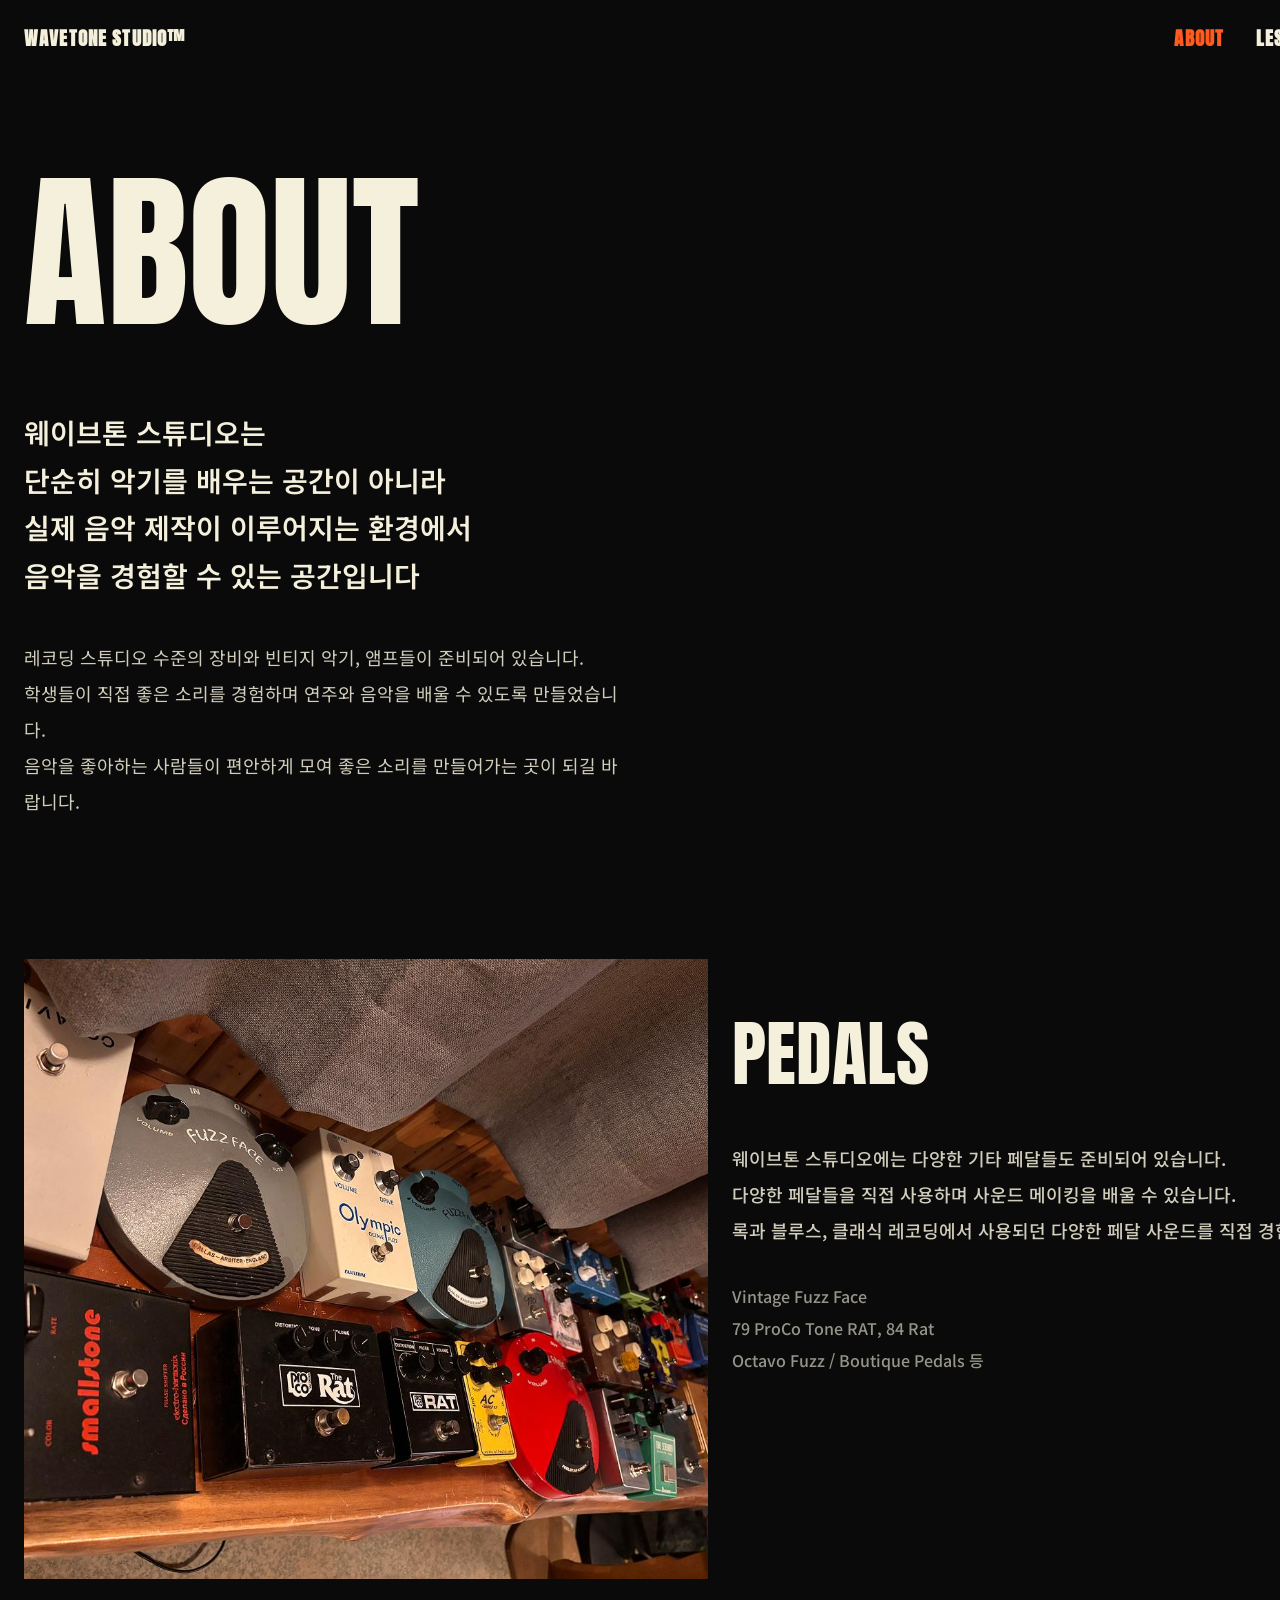
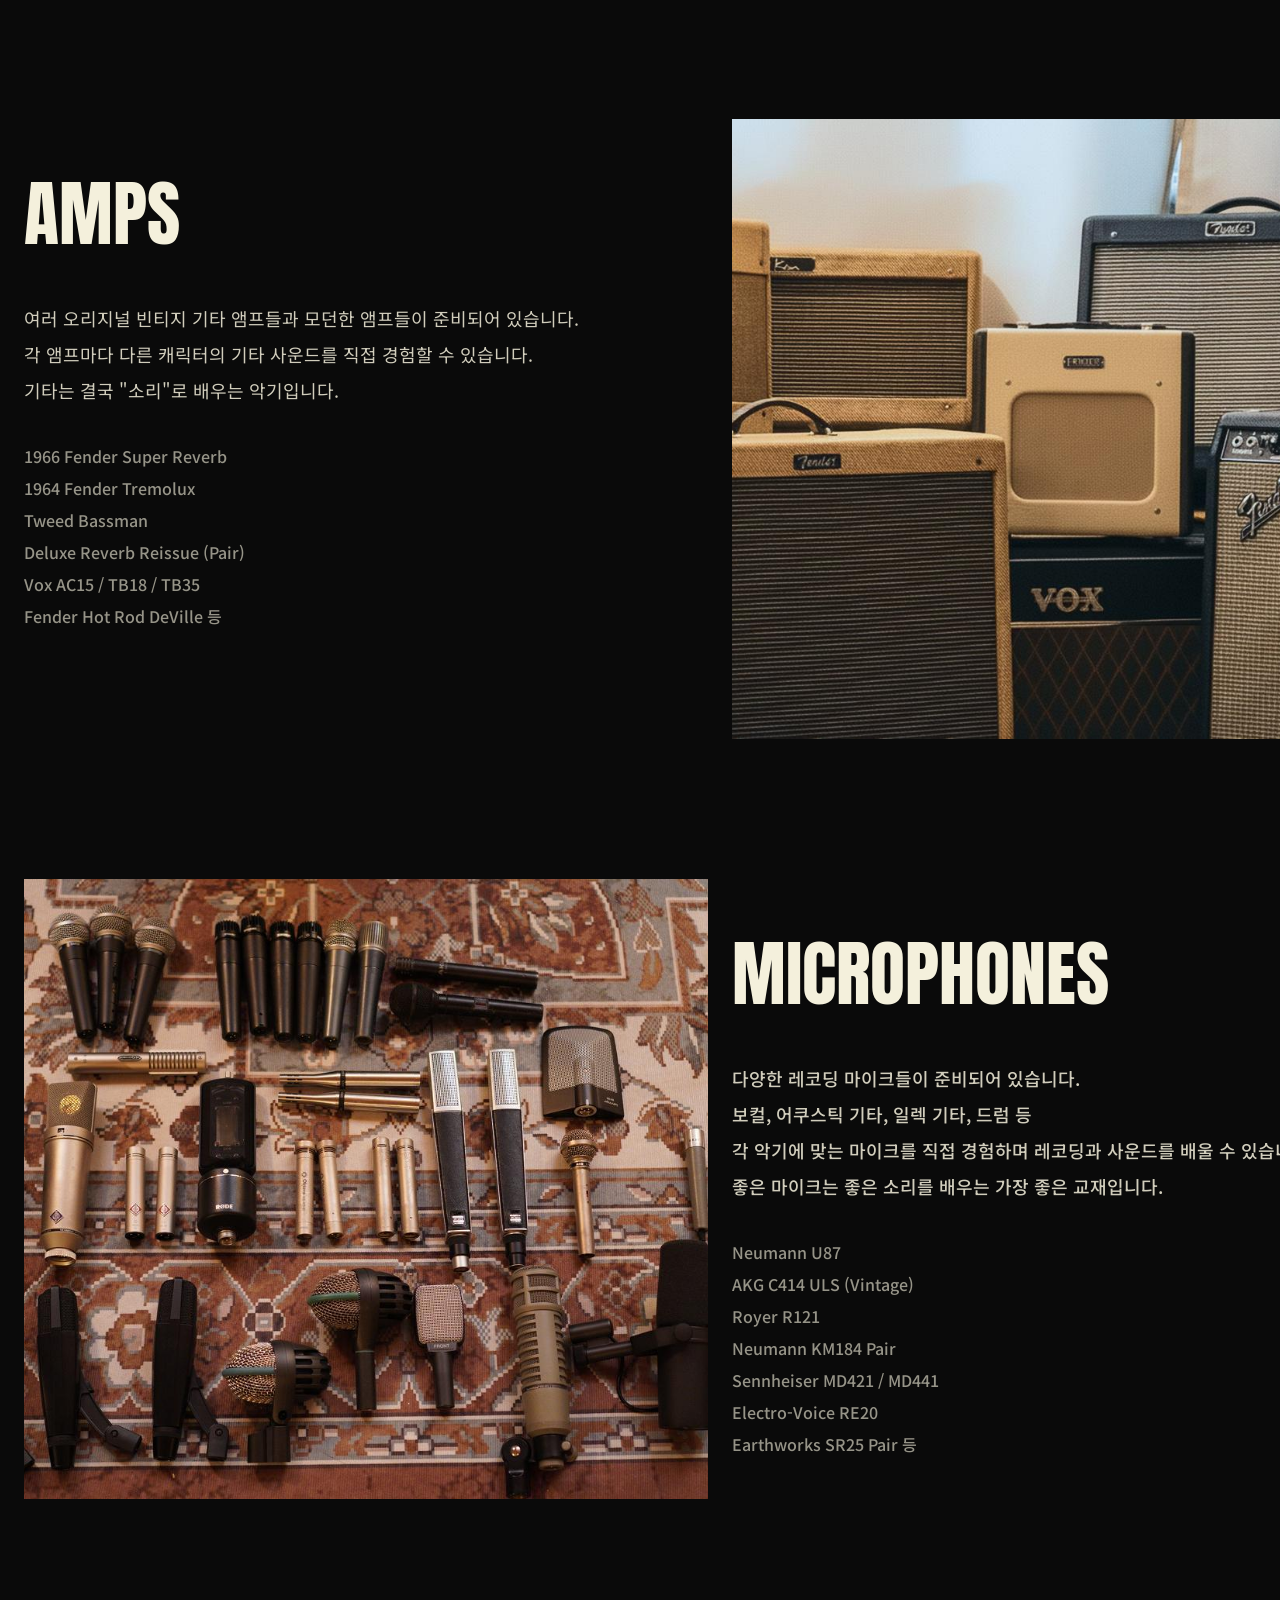
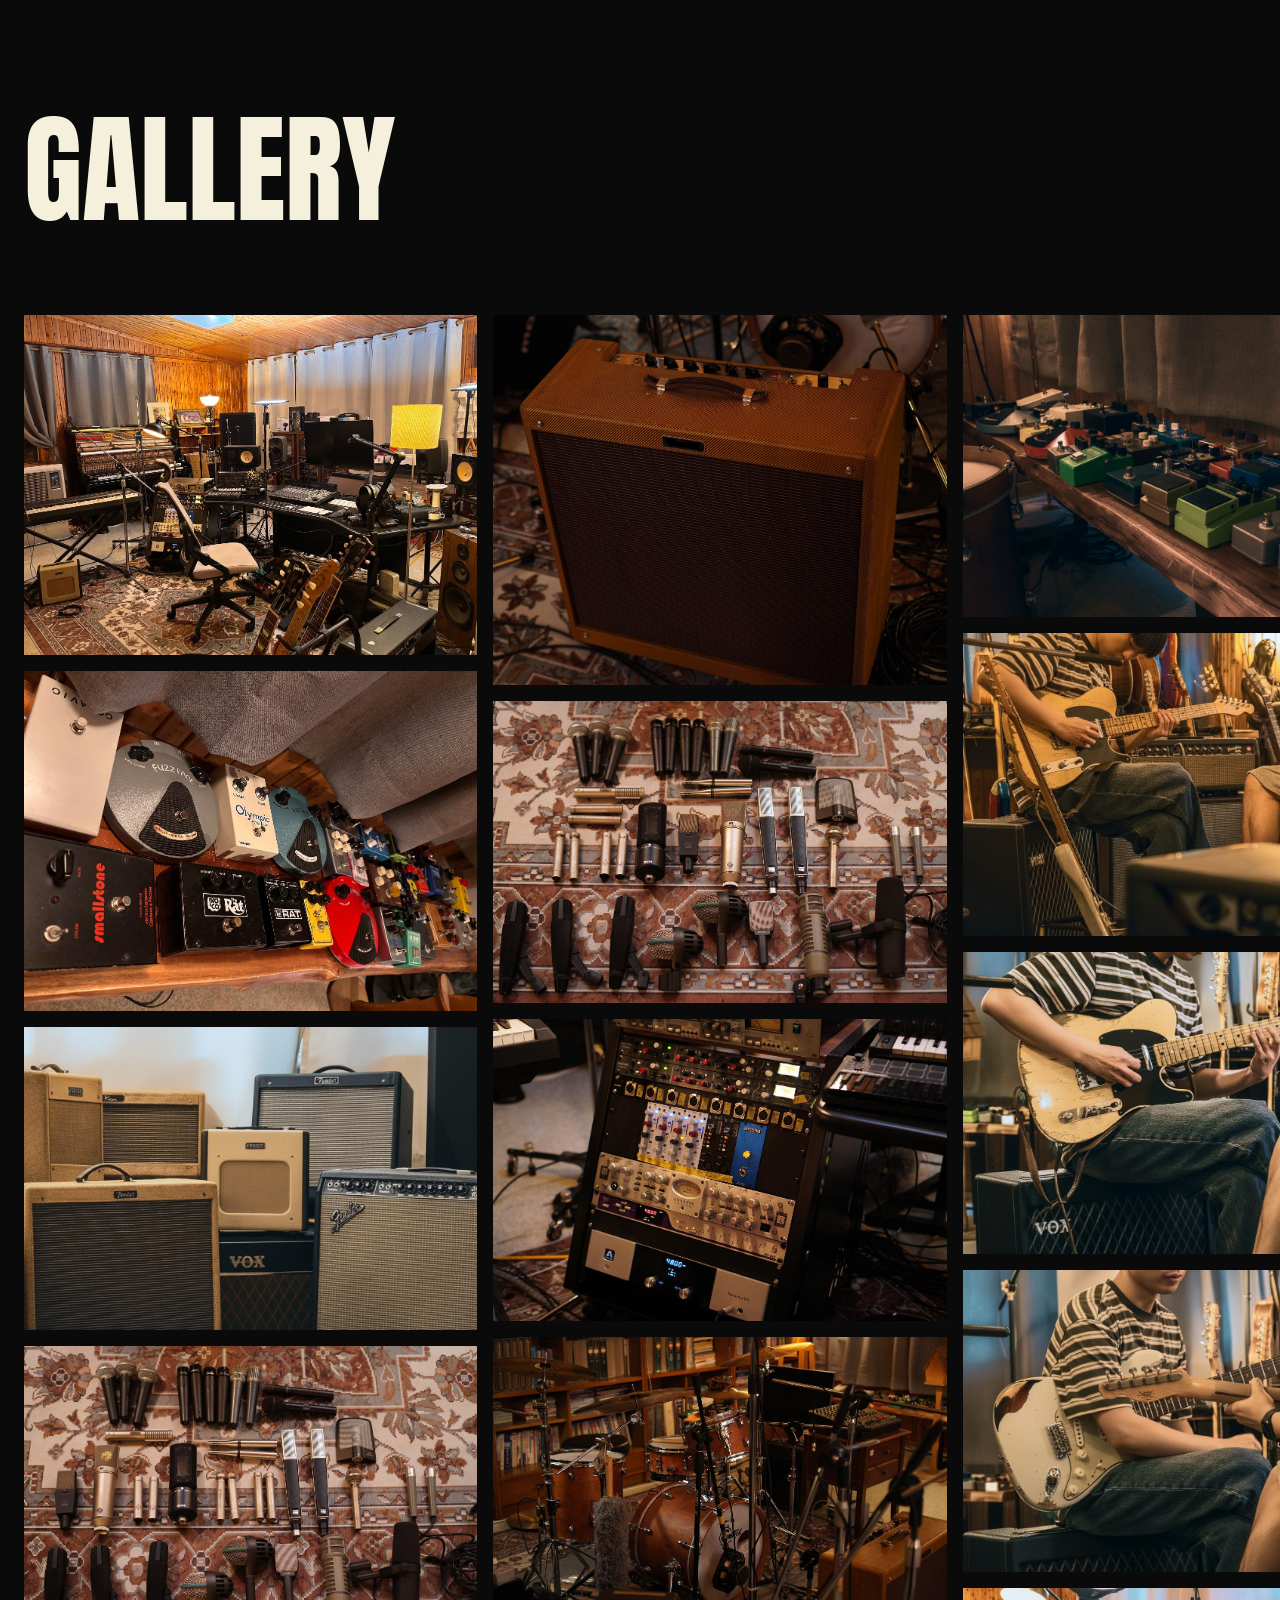
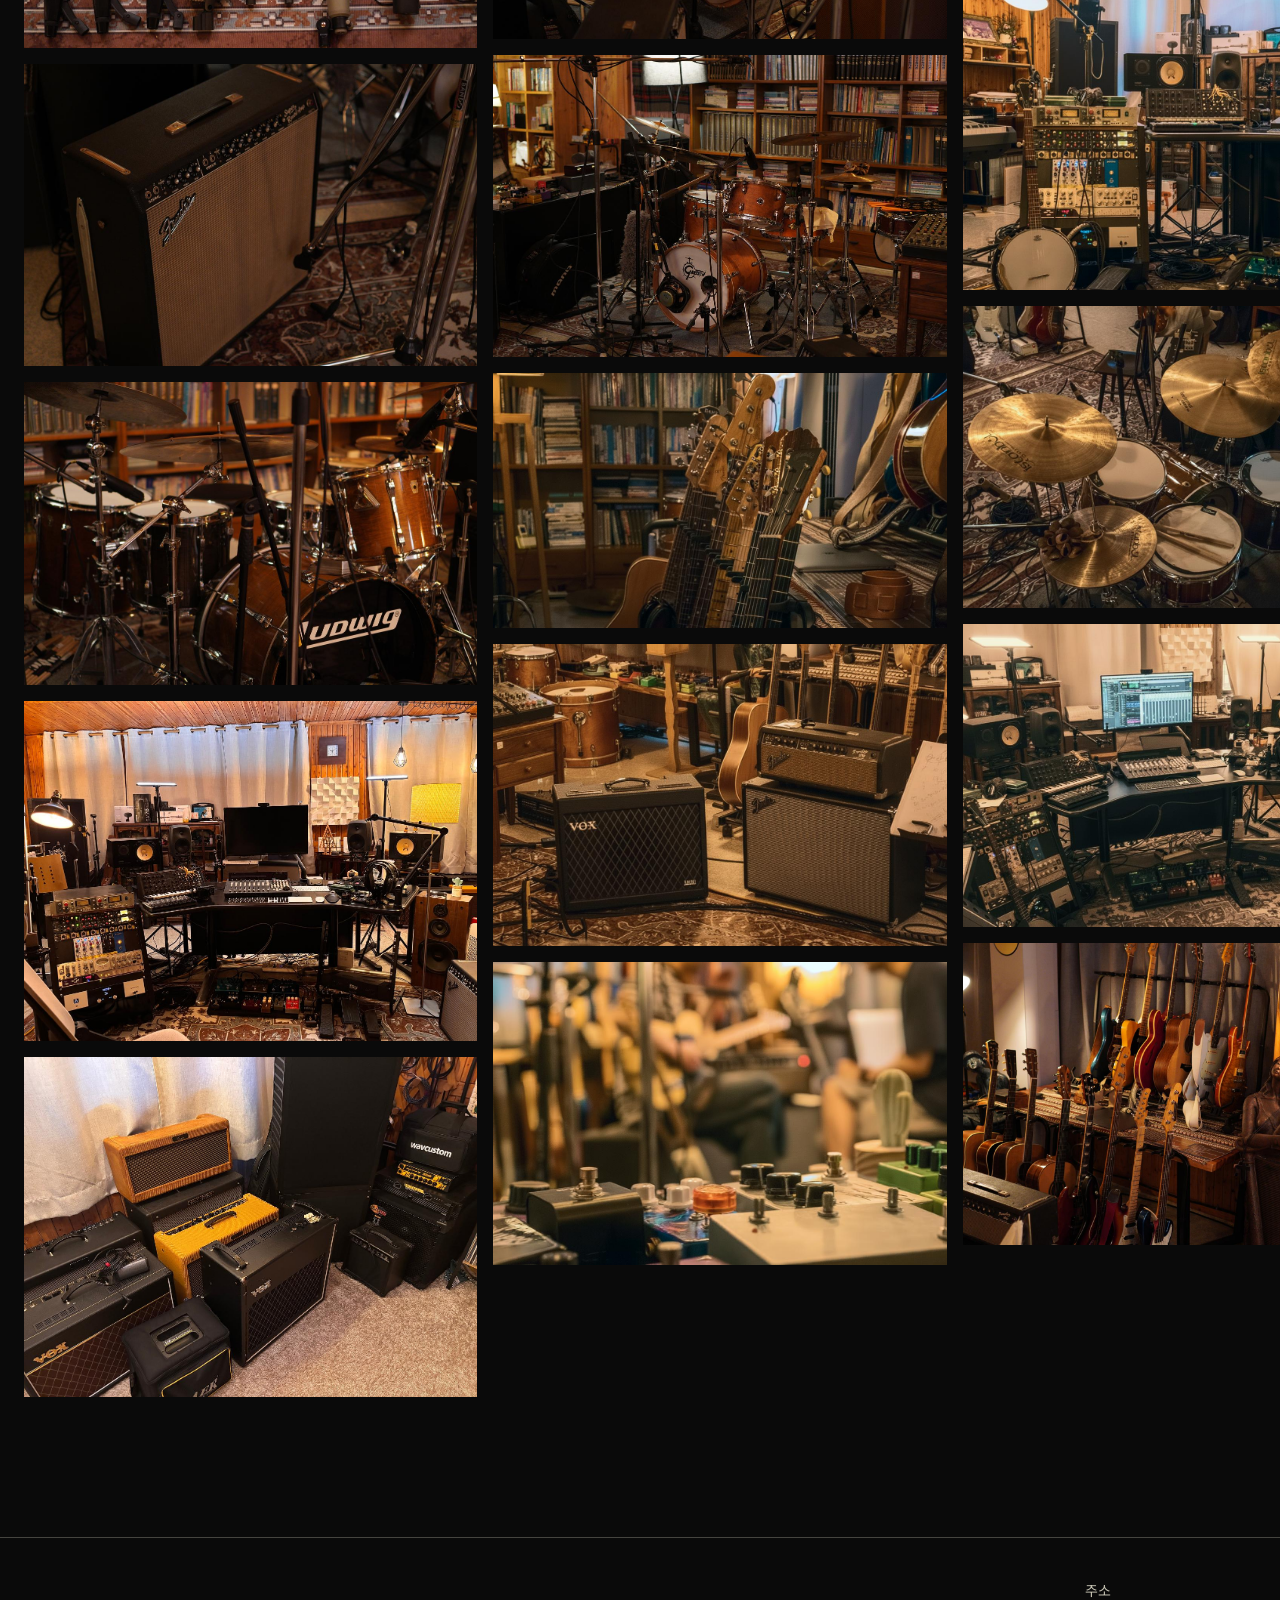
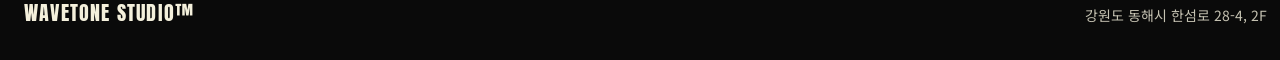
==== about.html @ f69ca67b "Initial release: Wavetone Studio website - Home: hero image slider, WAVETONE STUDIO wordmark, featur" ====
<!DOCTYPE html>
<html lang="ko">
<head>
<meta charset="utf-8">
<meta name="viewport" content="width=1440">
<title>About - Wavetone Studio</title>
<link rel="preconnect" href="https://fonts.googleapis.com">
<link rel="preconnect" href="https://fonts.gstatic.com" crossorigin>
<link href="https://fonts.googleapis.com/css2?family=Anton&family=Inter:wght@400;600&family=Noto+Sans+KR:wght@400;500;600;700&display=swap" rel="stylesheet">
<style>
  html, body { margin: 0; padding: 0; background: #0A0A0A; }
  body { font-family: 'Noto Sans KR', sans-serif; color: #F4F0DC; -webkit-font-smoothing: antialiased; }
  a { color: #F4F0DC; text-decoration: none; }
  a:hover { color: #3055E8; }
  * { margin: 0; padding: 0; box-sizing: border-box; }
</style>
</head>
<body>
<div style="width: 1440px; margin: 0 auto; background: #0A0A0A; overflow: hidden; color: #F4F0DC;">

  <!-- Nav -->
  <nav style="display: flex; justify-content: space-between; align-items: center; padding: 24px; font-family: 'Anton', sans-serif; font-size: 19px; font-weight: 900; text-transform: uppercase; letter-spacing: 0.06em;">
    <a href="index.html" style="color: #F4F0DC;">Wavetone Studio&trade;</a>
    <div style="display: flex; gap: 32px;">
      <a href="about.html" style="color: #FF5A1F;">About</a>
      <a href="lesson.html" style="color: #F4F0DC;">Lesson</a>
      <a href="https://www.instagram.com/wavetone_st/" target="_blank" rel="noopener" style="color: #F4F0DC;">Contact</a>
    </div>
  </nav>

  <!-- About -->
  <section style="padding: 100px 24px 0 24px;">
    <h1 style="font-family: 'Anton', sans-serif; font-weight: 400; font-size: 170px; line-height: 0.9; margin: 0; text-transform: uppercase;">About</h1>
    <p style="font-size: 28px; line-height: 1.7; margin: 80px 0 0 0; max-width: 900px; text-wrap: pretty; font-family: 'Apple Gothic', 'Noto Sans KR', sans-serif; font-weight: 600">웨이브톤 스튜디오는<br>단순히 악기를 배우는 공간이 아니라<br>실제 음악 제작이 이루어지는 환경에서<br>음악을 경험할 수 있는 공간입니다</p>
    <p style="font-size: 18px; line-height: 2; margin: 40px 0 0 0; max-width: 600px; opacity: 0.85; font-family: 'Apple Gothic', 'Noto Sans KR', sans-serif">레코딩 스튜디오 수준의 장비와 빈티지 악기, 앰프들이 준비되어 있습니다.<br>학생들이 직접 좋은 소리를 경험하며 연주와 음악을 배울 수 있도록 만들었습니다. <br>음악을 좋아하는 사람들이 편안하게 모여 좋은 소리를 만들어가는 곳이 되길 바랍니다.</p>
  </section>

  <!-- Pedals -->
  <section style="padding: 140px 24px 0 24px; display: grid; grid-template-columns: minmax(0,1fr) minmax(0,1fr); column-gap: 24px; align-items: start;">
    <img data-reveal src="images/gallery-02.jpg" alt="Pedals" style="width: 100%; height: 620px; object-fit: cover; display: block;">
    <div style="padding-top: 40px;" data-reveal>
      <h2 style="font-family: 'Anton', sans-serif; font-weight: 400; font-size: 72px; margin: 0; text-transform: uppercase;">Pedals</h2>
      <p style="font-size: 18px; line-height: 2; margin: 32px 0 0 0; opacity: 0.85; font-family: 'Apple Gothic', 'Noto Sans KR', sans-serif; font-weight: 500">웨이브톤 스튜디오에는 다양한 기타 페달들도 준비되어 있습니다. <br>다양한 페달들을 직접 사용하며 사운드 메이킹을 배울 수 있습니다. <br>록과 블루스, 클래식 레코딩에서 사용되던 다양한 페달 사운드를 직접 경험할 수 있습니다.</p>
      <p style="font-size: 16px; line-height: 2; margin: 32px 0 0 0; opacity: 0.6; font-family: 'Apple Gothic', 'Noto Sans KR', sans-serif; font-weight: 500">Vintage Fuzz Face<br>79 ProCo Tone RAT, 84 Rat<br>Octavo Fuzz / Boutique Pedals 등</p>
    </div>
  </section>

  <!-- Amps -->
  <section style="padding: 140px 24px 0 24px; display: grid; grid-template-columns: minmax(0,1fr) minmax(0,1fr); column-gap: 24px; align-items: start;">
    <div style="padding-top: 40px;" data-reveal>
      <h2 style="font-family: 'Anton', sans-serif; font-weight: 400; font-size: 72px; margin: 0; text-transform: uppercase;">Amps</h2>
      <p style="font-size: 18px; line-height: 2; margin: 32px 0 0 0; opacity: 0.85; font-family: 'Apple Gothic', 'Noto Sans KR', sans-serif">여러 오리지널 빈티지 기타 앰프들과 모던한 앰프들이 준비되어 있습니다. <br>각 앰프마다 다른 캐릭터의 기타 사운드를 직접 경험할 수 있습니다. <br>기타는 결국 "소리"로 배우는 악기입니다.</p>
      <p style="font-size: 16px; line-height: 2; margin: 32px 0 0 0; opacity: 0.6; font-family: 'Apple Gothic', 'Noto Sans KR', sans-serif; font-weight: 500">1966 Fender Super Reverb<br>1964 Fender Tremolux<br>Tweed Bassman<br>Deluxe Reverb Reissue (Pair)<br>Vox AC15 / TB18 / TB35<br>Fender Hot Rod DeVille 등</p>
    </div>
    <img data-reveal src="images/gallery-03.jpg" alt="Amps" style="width: 100%; height: 620px; object-fit: cover; display: block;">
  </section>

  <!-- Microphones -->
  <section style="padding: 140px 24px 0 24px; display: grid; grid-template-columns: minmax(0,1fr) minmax(0,1fr); column-gap: 24px; align-items: start;">
    <img data-reveal src="images/gallery-04.jpg" alt="Microphones" style="width: 100%; height: 620px; object-fit: cover; display: block;">
    <div style="padding-top: 40px;" data-reveal>
      <h2 style="font-family: 'Anton', sans-serif; font-weight: 400; font-size: 72px; margin: 0; text-transform: uppercase;">Microphones</h2>
      <p style="font-size: 18px; line-height: 2; margin: 32px 0 0 0; opacity: 0.85; font-family: 'Apple Gothic', 'Noto Sans KR', sans-serif; font-weight: 500">다양한 레코딩 마이크들이 준비되어 있습니다.<br>보컬, 어쿠스틱 기타, 일렉 기타, 드럼 등 <br>각 악기에 맞는 마이크를 직접 경험하며 레코딩과 사운드를 배울 수 있습니다. <br>좋은 마이크는 좋은 소리를 배우는 가장 좋은 교재입니다.</p>
      <p style="font-size: 16px; line-height: 2; margin: 32px 0 0 0; opacity: 0.6; font-family: 'Apple Gothic', 'Noto Sans KR', sans-serif; font-weight: 500">Neumann U87<br>AKG C414 ULS (Vintage)<br>Royer R121<br>Neumann KM184 Pair<br>Sennheiser MD421 / MD441<br>Electro-Voice RE20<br>Earthworks SR25 Pair 등</p>
    </div>
  </section>

  <!-- Gallery -->
  <section id="gallery" style="padding: 180px 24px 0 24px;">
    <h2 data-reveal style="font-family: 'Anton', sans-serif; font-weight: 400; font-size: 120px; margin: 0 0 56px 0; text-transform: uppercase;">Gallery</h2>
    <div style="column-count: 3; column-gap: 16px;">
      <img src="images/gallery-01.jpg" alt="" style="width: 100%; display: block; margin-bottom: 16px;">
      <img src="images/gallery-02.jpg" alt="" style="width: 100%; display: block; margin-bottom: 16px;">
      <img src="images/gallery-03.jpg" alt="" style="width: 100%; display: block; margin-bottom: 16px;">
      <img src="images/gallery-04.jpg" alt="" style="width: 100%; display: block; margin-bottom: 16px;">
      <img src="images/gallery-05.jpg" alt="" style="width: 100%; display: block; margin-bottom: 16px;">
      <img src="images/gallery-06.jpg" alt="" style="width: 100%; display: block; margin-bottom: 16px;">
      <img src="images/gallery-07.jpg" alt="" style="width: 100%; display: block; margin-bottom: 16px;">
      <img src="images/gallery-08.jpg" alt="" style="width: 100%; display: block; margin-bottom: 16px;">
      <img src="images/gallery-09.jpg" alt="" style="width: 100%; display: block; margin-bottom: 16px;">
      <img src="images/gallery-10.jpg" alt="" style="width: 100%; display: block; margin-bottom: 16px;">
      <img src="images/gallery-11.jpg" alt="" style="width: 100%; display: block; margin-bottom: 16px;">
      <img src="images/gallery-12.jpg" alt="" style="width: 100%; display: block; margin-bottom: 16px;">
      <img src="images/gallery-13.jpg" alt="" style="width: 100%; display: block; margin-bottom: 16px;">
      <img src="images/gallery-14.jpg" alt="" style="width: 100%; display: block; margin-bottom: 16px;">
      <img src="images/gallery-15.jpg" alt="" style="width: 100%; display: block; margin-bottom: 16px;">
      <img src="images/gallery-16.jpg" alt="" style="width: 100%; display: block; margin-bottom: 16px;">
      <img src="images/gallery-17.jpg" alt="" style="width: 100%; display: block; margin-bottom: 16px;">
      <img src="images/gallery-18.jpg" alt="" style="width: 100%; display: block; margin-bottom: 16px;">
      <img src="images/gallery-19.jpg" alt="" style="width: 100%; display: block; margin-bottom: 16px;">
      <img src="images/gallery-20.jpg" alt="" style="width: 100%; display: block; margin-bottom: 16px;">
      <img src="images/gallery-21.jpg" alt="" style="width: 100%; display: block; margin-bottom: 16px;">
      <img src="images/gallery-22.jpg" alt="" style="width: 100%; display: block; margin-bottom: 16px;">
      <img src="images/gallery-23.jpg" alt="" style="width: 100%; display: block; margin-bottom: 16px;">
      <img src="images/gallery-24.jpg" alt="" style="width: 100%; display: block; margin-bottom: 16px;">
    </div>
  </section>

  <!-- Footer -->
  <footer style="display: flex; justify-content: space-between; align-items: flex-end; border-top: 1px solid rgba(244,240,220,0.25); margin-top: 140px; padding: 40px 24px 32px 24px;">
    <div style="font-family: 'Anton', sans-serif; font-size: 20px; text-transform: uppercase; letter-spacing: 0.06em;">Wavetone Studio&trade;</div>
    <div style="display: flex; gap: 64px; font-size: 14px; line-height: 1.8; opacity: 0.8;">
      <p style="margin: 0;">주소<br>강원도 동해시 한섬로 28-4, 2F</p>
      <p style="margin: 0;">문의<br><a href="https://www.instagram.com/wavetone_st/" target="_blank" rel="noopener" style="color: #F4F0DC; text-decoration: underline; text-underline-offset: 4px;">Instagram ↗</a></p>
    </div>
  </footer>
</div>

<script>
(function() {
  var els = Array.from(document.querySelectorAll('[data-reveal]'));
  els.forEach(function(el) {
    el.style.opacity = '0';
    el.style.transform = 'translateY(48px)';
    el.style.transition = 'opacity 0.9s cubic-bezier(0.22,1,0.36,1), transform 0.9s cubic-bezier(0.22,1,0.36,1)';
  });
  var io = new IntersectionObserver(function(entries) {
    entries.forEach(function(en) {
      if (en.isIntersecting) {
        en.target.style.opacity = '1';
        en.target.style.transform = 'translateY(0)';
      } else {
        en.target.style.opacity = '0';
        en.target.style.transform = 'translateY(48px)';
      }
    });
  }, { threshold: 0.15 });
  els.forEach(function(el) { io.observe(el); });
})();
</script>
</body>
</html>
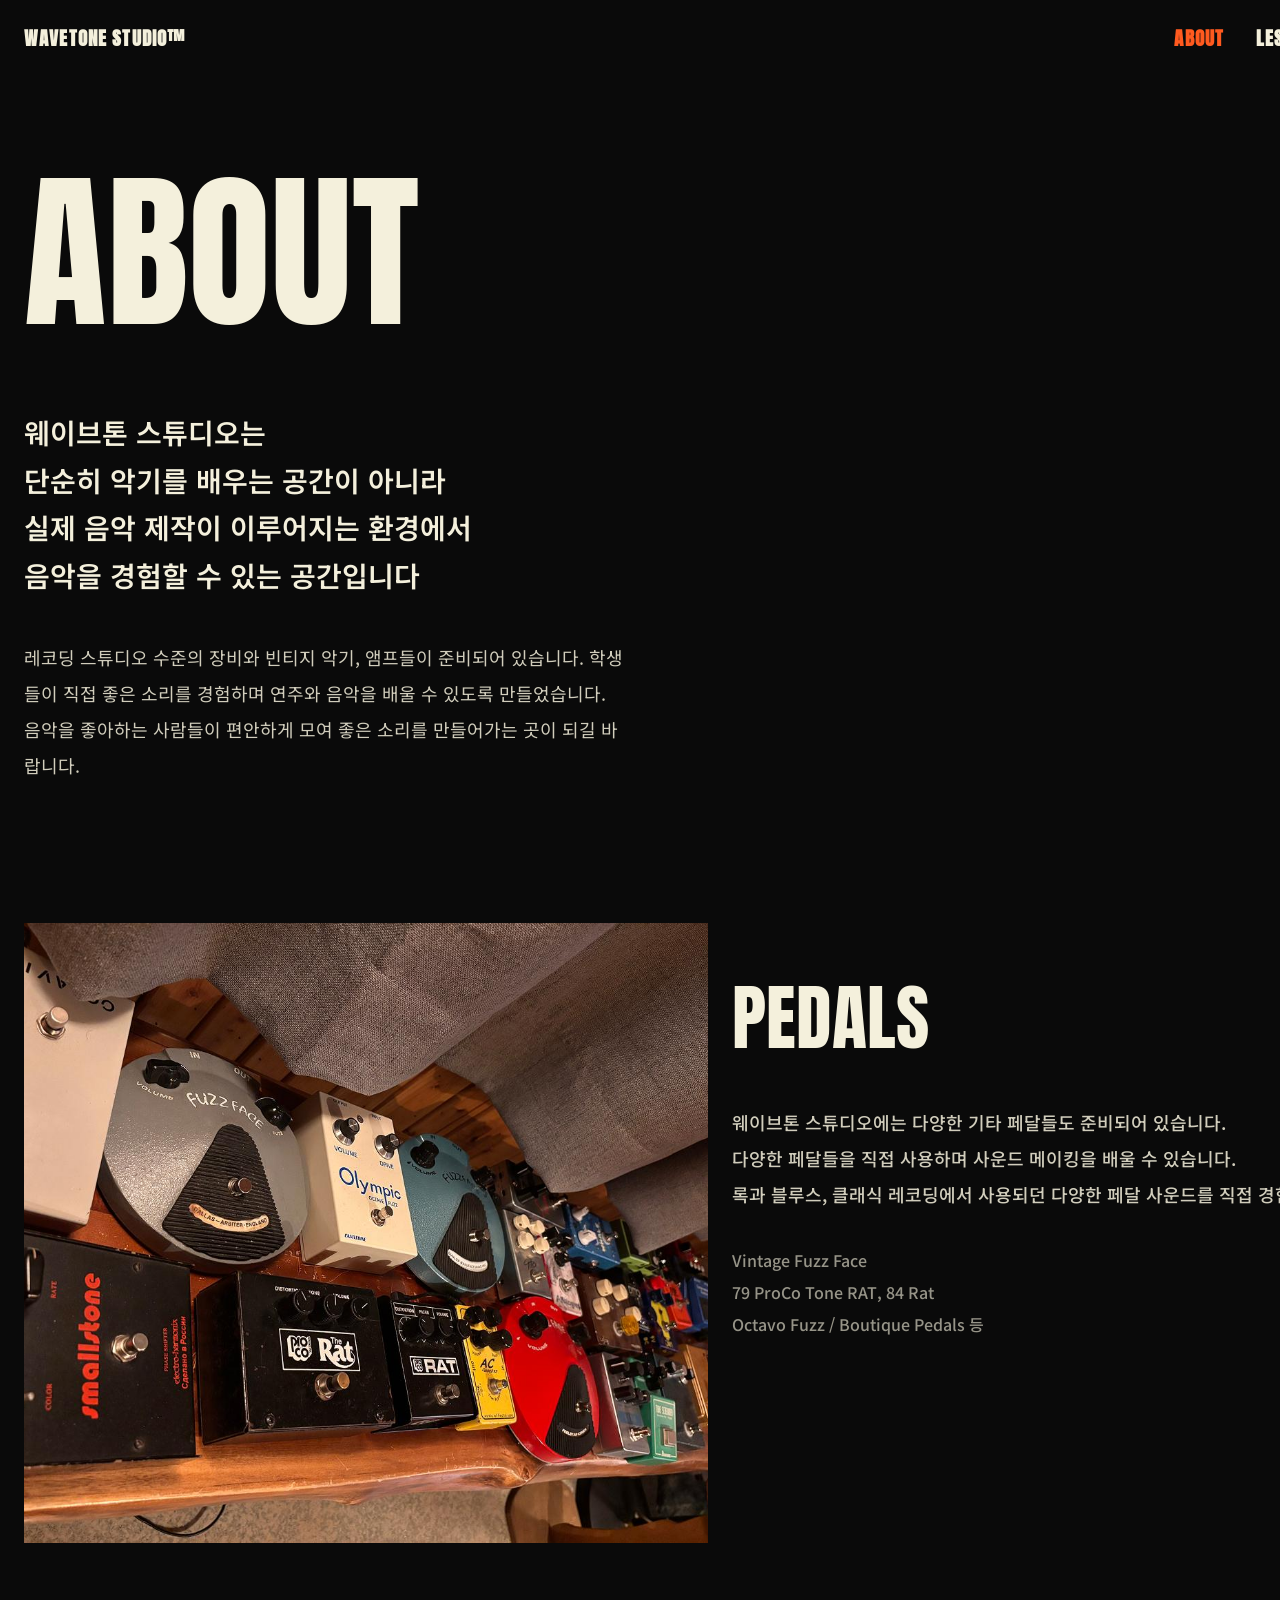
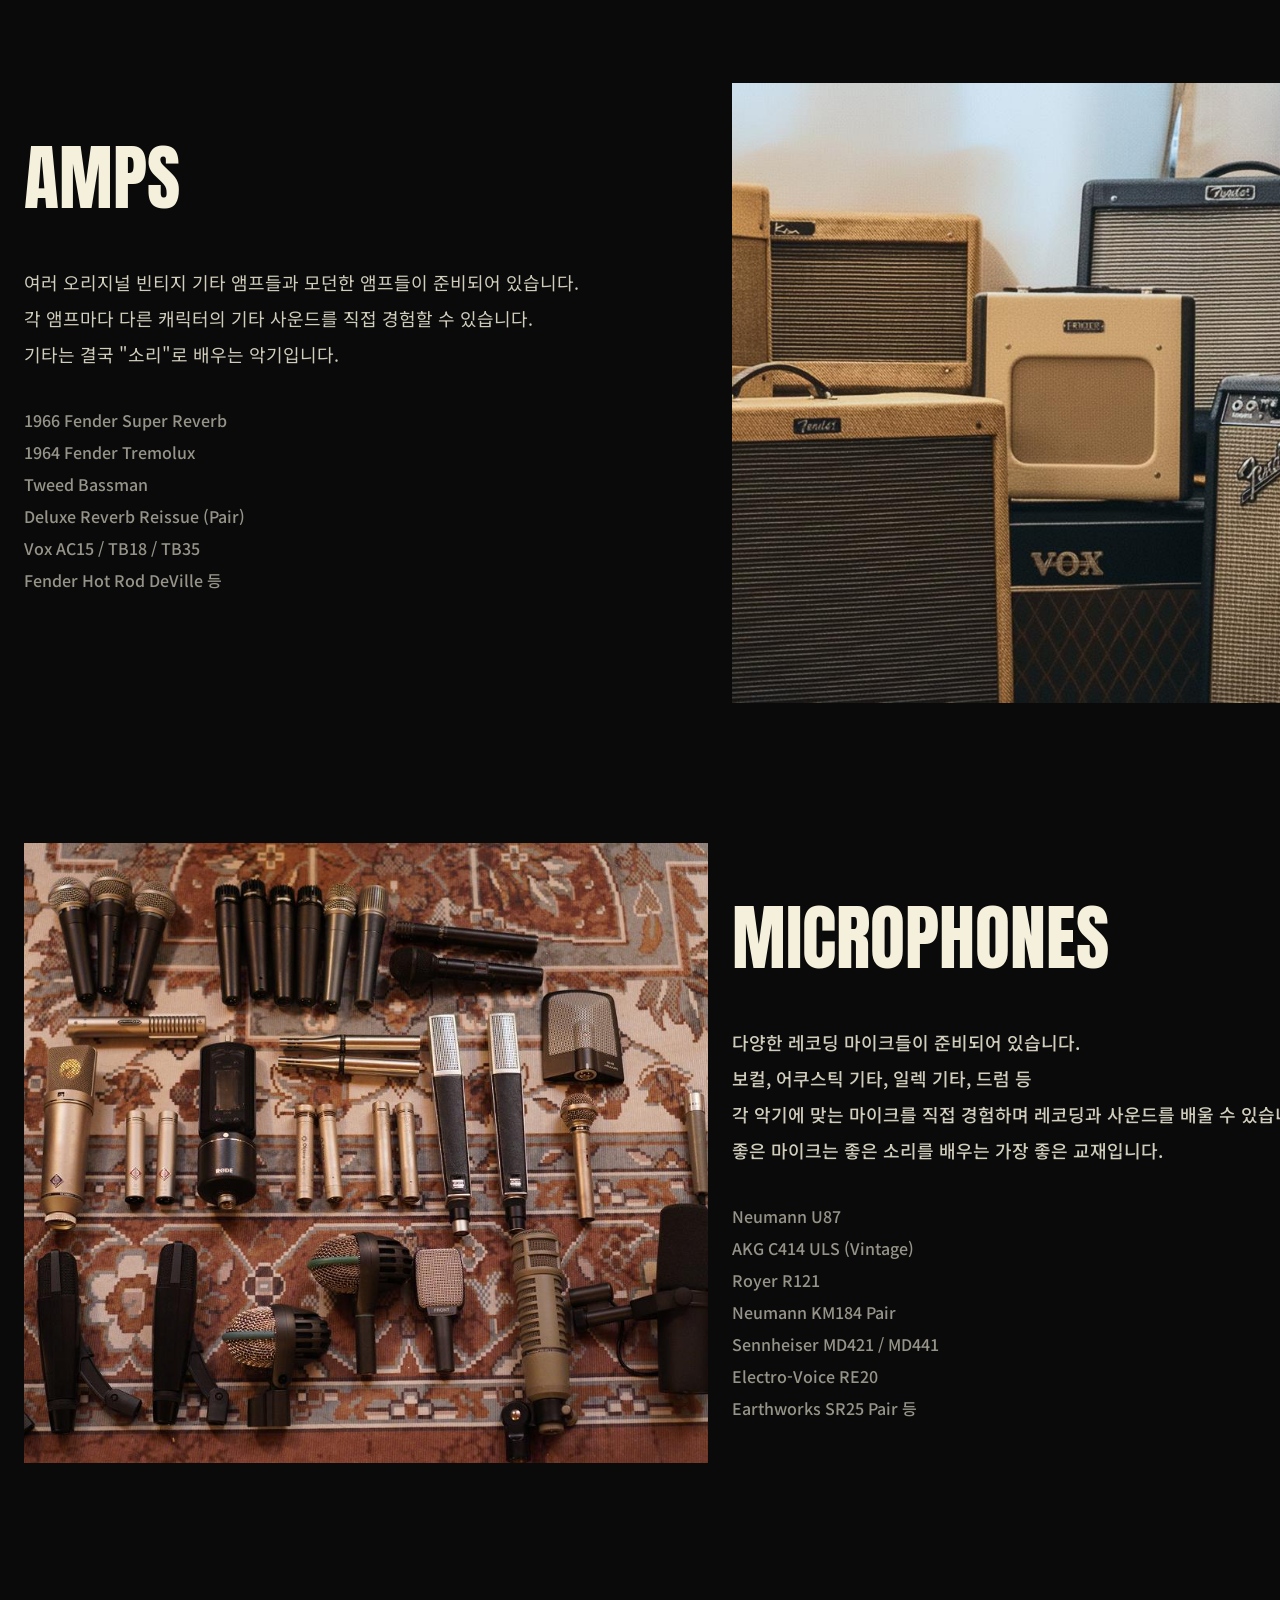
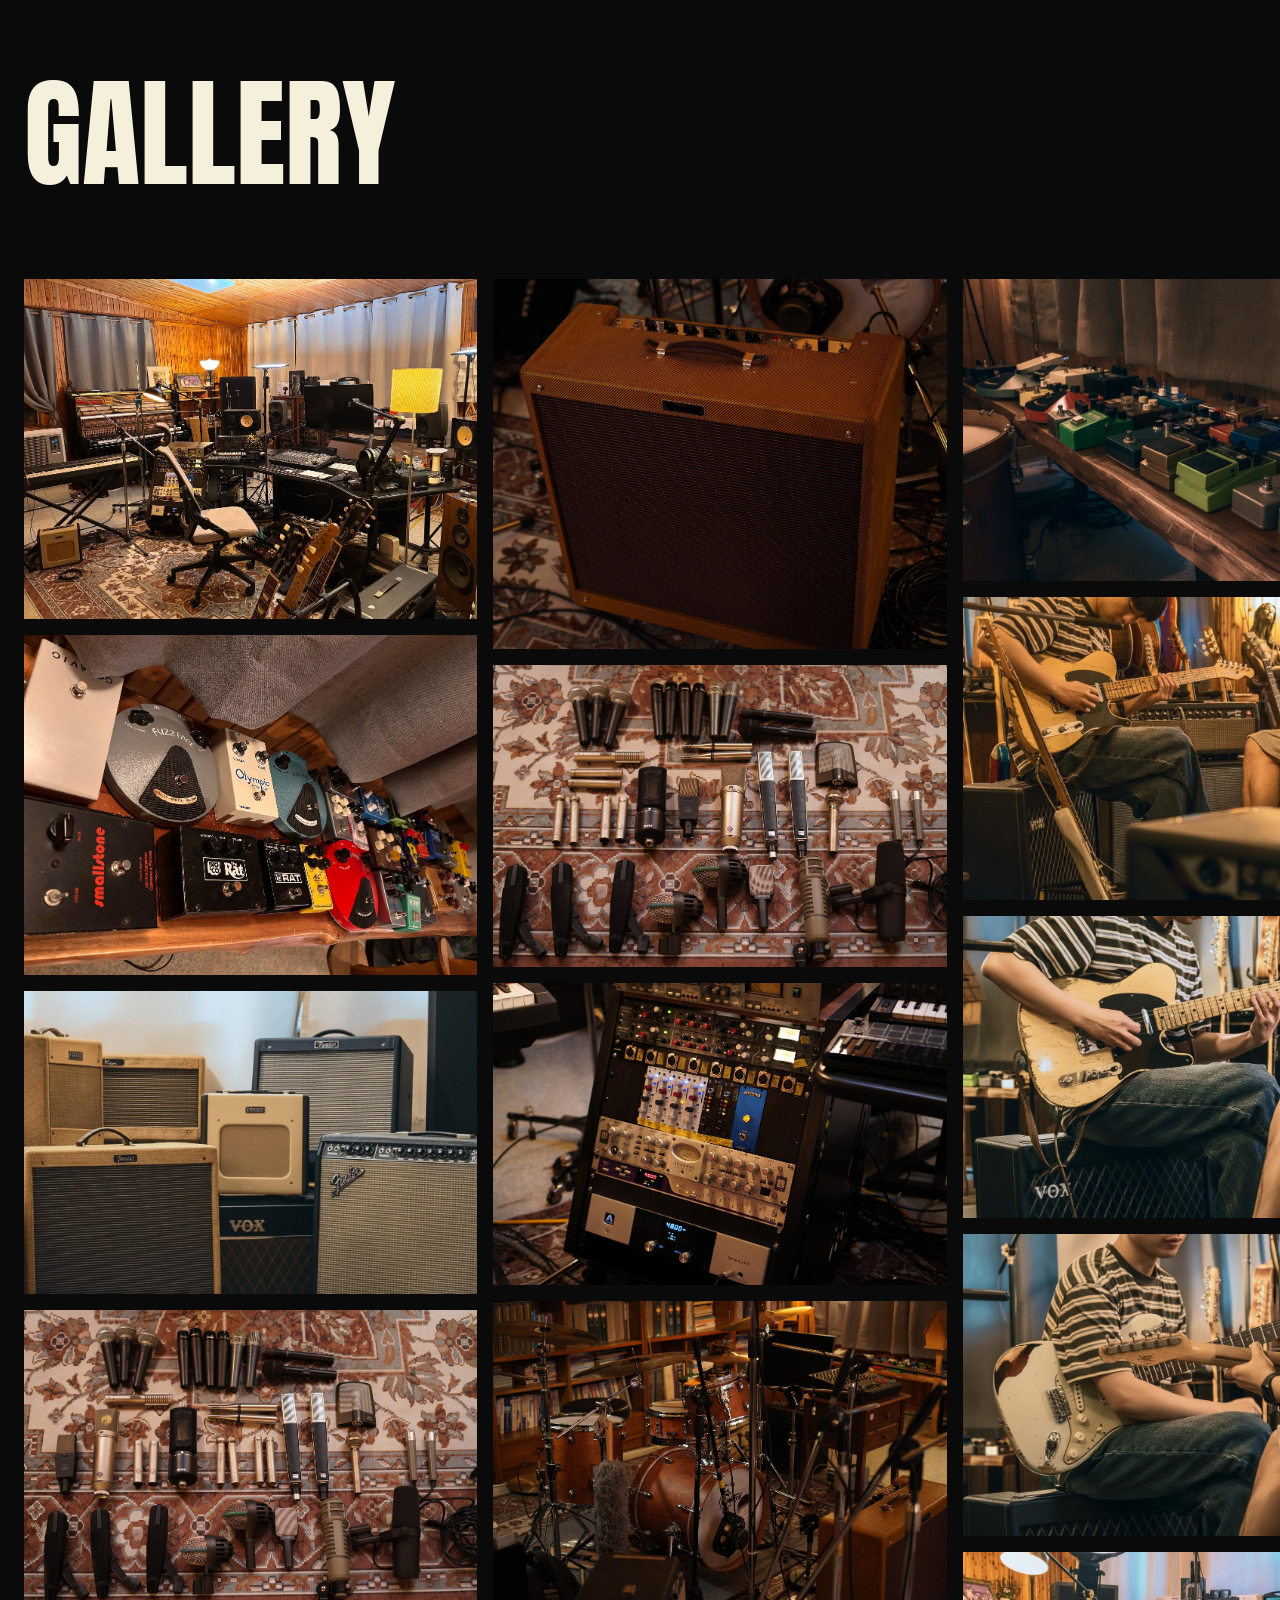
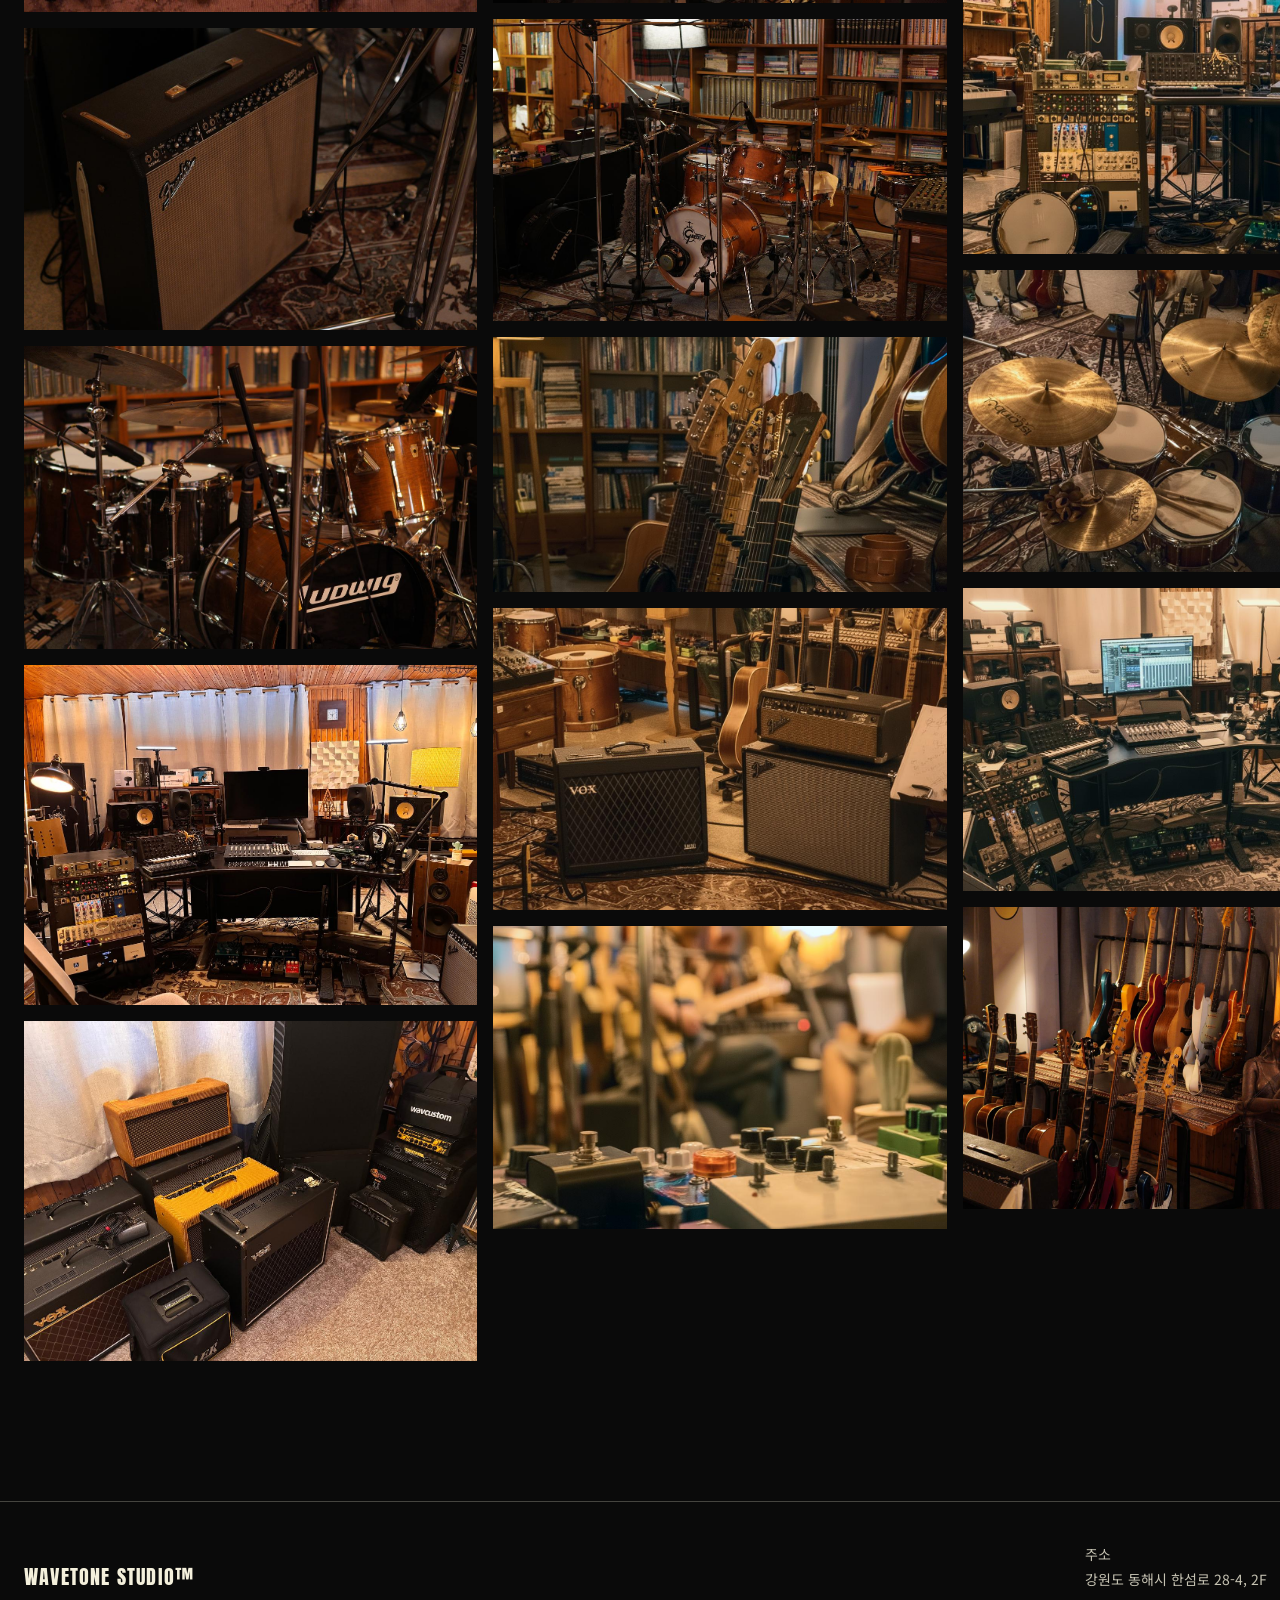
==== commit 7739a491: "Remove line breaks from about intro paragraph" ====
--- a/about.html
+++ b/about.html
@@ -31,8 +31,8 @@
   <!-- About -->
   <section style="padding: 100px 24px 0 24px;">
     <h1 style="font-family: 'Anton', sans-serif; font-weight: 400; font-size: 170px; line-height: 0.9; margin: 0; text-transform: uppercase;">About</h1>
-    <p style="font-size: 28px; line-height: 1.7; margin: 80px 0 0 0; max-width: 900px; text-wrap: pretty; font-family: 'Apple Gothic', 'Noto Sans KR', sans-serif; font-weight: 600">웨이브톤 스튜디오는<br>단순히 악기를 배우는 공간이 아니라<br>실제 음악 제작이 이루어지는 환경에서<br>음악을 경험할 수 있는 공간입니다</p>
-    <p style="font-size: 18px; line-height: 2; margin: 40px 0 0 0; max-width: 600px; opacity: 0.85; font-family: 'Apple Gothic', 'Noto Sans KR', sans-serif">레코딩 스튜디오 수준의 장비와 빈티지 악기, 앰프들이 준비되어 있습니다.<br>학생들이 직접 좋은 소리를 경험하며 연주와 음악을 배울 수 있도록 만들었습니다. <br>음악을 좋아하는 사람들이 편안하게 모여 좋은 소리를 만들어가는 곳이 되길 바랍니다.</p>
+    <p style="font-size: 28px; line-height: 1.7; margin: 80px 0 0 0; max-width: 900px; text-wrap: pretty; font-family: 'Apple SD Gothic Neo', 'Noto Sans KR', sans-serif; font-weight: 600">웨이브톤 스튜디오는<br>단순히 악기를 배우는 공간이 아니라<br>실제 음악 제작이 이루어지는 환경에서<br>음악을 경험할 수 있는 공간입니다</p>
+    <p style="font-size: 18px; line-height: 2; margin: 40px 0 0 0; max-width: 600px; opacity: 0.85; font-family: 'Apple SD Gothic Neo', 'Noto Sans KR', sans-serif">레코딩 스튜디오 수준의 장비와 빈티지 악기, 앰프들이 준비되어 있습니다. 학생들이 직접 좋은 소리를 경험하며 연주와 음악을 배울 수 있도록 만들었습니다. 음악을 좋아하는 사람들이 편안하게 모여 좋은 소리를 만들어가는 곳이 되길 바랍니다.</p>
   </section>
 
   <!-- Pedals -->
@@ -40,8 +40,8 @@
     <img data-reveal src="images/gallery-02.jpg" alt="Pedals" style="width: 100%; height: 620px; object-fit: cover; display: block;">
     <div style="padding-top: 40px;" data-reveal>
       <h2 style="font-family: 'Anton', sans-serif; font-weight: 400; font-size: 72px; margin: 0; text-transform: uppercase;">Pedals</h2>
-      <p style="font-size: 18px; line-height: 2; margin: 32px 0 0 0; opacity: 0.85; font-family: 'Apple Gothic', 'Noto Sans KR', sans-serif; font-weight: 500">웨이브톤 스튜디오에는 다양한 기타 페달들도 준비되어 있습니다. <br>다양한 페달들을 직접 사용하며 사운드 메이킹을 배울 수 있습니다. <br>록과 블루스, 클래식 레코딩에서 사용되던 다양한 페달 사운드를 직접 경험할 수 있습니다.</p>
-      <p style="font-size: 16px; line-height: 2; margin: 32px 0 0 0; opacity: 0.6; font-family: 'Apple Gothic', 'Noto Sans KR', sans-serif; font-weight: 500">Vintage Fuzz Face<br>79 ProCo Tone RAT, 84 Rat<br>Octavo Fuzz / Boutique Pedals 등</p>
+      <p style="font-size: 18px; line-height: 2; margin: 32px 0 0 0; opacity: 0.85; font-family: 'Apple SD Gothic Neo', 'Noto Sans KR', sans-serif; font-weight: 500">웨이브톤 스튜디오에는 다양한 기타 페달들도 준비되어 있습니다. <br>다양한 페달들을 직접 사용하며 사운드 메이킹을 배울 수 있습니다. <br>록과 블루스, 클래식 레코딩에서 사용되던 다양한 페달 사운드를 직접 경험할 수 있습니다.</p>
+      <p style="font-size: 16px; line-height: 2; margin: 32px 0 0 0; opacity: 0.6; font-family: 'Apple SD Gothic Neo', 'Noto Sans KR', sans-serif; font-weight: 500">Vintage Fuzz Face<br>79 ProCo Tone RAT, 84 Rat<br>Octavo Fuzz / Boutique Pedals 등</p>
     </div>
   </section>
 
@@ -49,8 +49,8 @@
   <section style="padding: 140px 24px 0 24px; display: grid; grid-template-columns: minmax(0,1fr) minmax(0,1fr); column-gap: 24px; align-items: start;">
     <div style="padding-top: 40px;" data-reveal>
       <h2 style="font-family: 'Anton', sans-serif; font-weight: 400; font-size: 72px; margin: 0; text-transform: uppercase;">Amps</h2>
-      <p style="font-size: 18px; line-height: 2; margin: 32px 0 0 0; opacity: 0.85; font-family: 'Apple Gothic', 'Noto Sans KR', sans-serif">여러 오리지널 빈티지 기타 앰프들과 모던한 앰프들이 준비되어 있습니다. <br>각 앰프마다 다른 캐릭터의 기타 사운드를 직접 경험할 수 있습니다. <br>기타는 결국 "소리"로 배우는 악기입니다.</p>
-      <p style="font-size: 16px; line-height: 2; margin: 32px 0 0 0; opacity: 0.6; font-family: 'Apple Gothic', 'Noto Sans KR', sans-serif; font-weight: 500">1966 Fender Super Reverb<br>1964 Fender Tremolux<br>Tweed Bassman<br>Deluxe Reverb Reissue (Pair)<br>Vox AC15 / TB18 / TB35<br>Fender Hot Rod DeVille 등</p>
+      <p style="font-size: 18px; line-height: 2; margin: 32px 0 0 0; opacity: 0.85; font-family: 'Apple SD Gothic Neo', 'Noto Sans KR', sans-serif">여러 오리지널 빈티지 기타 앰프들과 모던한 앰프들이 준비되어 있습니다. <br>각 앰프마다 다른 캐릭터의 기타 사운드를 직접 경험할 수 있습니다. <br>기타는 결국 "소리"로 배우는 악기입니다.</p>
+      <p style="font-size: 16px; line-height: 2; margin: 32px 0 0 0; opacity: 0.6; font-family: 'Apple SD Gothic Neo', 'Noto Sans KR', sans-serif; font-weight: 500">1966 Fender Super Reverb<br>1964 Fender Tremolux<br>Tweed Bassman<br>Deluxe Reverb Reissue (Pair)<br>Vox AC15 / TB18 / TB35<br>Fender Hot Rod DeVille 등</p>
     </div>
     <img data-reveal src="images/gallery-03.jpg" alt="Amps" style="width: 100%; height: 620px; object-fit: cover; display: block;">
   </section>
@@ -60,8 +60,8 @@
     <img data-reveal src="images/gallery-04.jpg" alt="Microphones" style="width: 100%; height: 620px; object-fit: cover; display: block;">
     <div style="padding-top: 40px;" data-reveal>
       <h2 style="font-family: 'Anton', sans-serif; font-weight: 400; font-size: 72px; margin: 0; text-transform: uppercase;">Microphones</h2>
-      <p style="font-size: 18px; line-height: 2; margin: 32px 0 0 0; opacity: 0.85; font-family: 'Apple Gothic', 'Noto Sans KR', sans-serif; font-weight: 500">다양한 레코딩 마이크들이 준비되어 있습니다.<br>보컬, 어쿠스틱 기타, 일렉 기타, 드럼 등 <br>각 악기에 맞는 마이크를 직접 경험하며 레코딩과 사운드를 배울 수 있습니다. <br>좋은 마이크는 좋은 소리를 배우는 가장 좋은 교재입니다.</p>
-      <p style="font-size: 16px; line-height: 2; margin: 32px 0 0 0; opacity: 0.6; font-family: 'Apple Gothic', 'Noto Sans KR', sans-serif; font-weight: 500">Neumann U87<br>AKG C414 ULS (Vintage)<br>Royer R121<br>Neumann KM184 Pair<br>Sennheiser MD421 / MD441<br>Electro-Voice RE20<br>Earthworks SR25 Pair 등</p>
+      <p style="font-size: 18px; line-height: 2; margin: 32px 0 0 0; opacity: 0.85; font-family: 'Apple SD Gothic Neo', 'Noto Sans KR', sans-serif; font-weight: 500">다양한 레코딩 마이크들이 준비되어 있습니다.<br>보컬, 어쿠스틱 기타, 일렉 기타, 드럼 등 <br>각 악기에 맞는 마이크를 직접 경험하며 레코딩과 사운드를 배울 수 있습니다. <br>좋은 마이크는 좋은 소리를 배우는 가장 좋은 교재입니다.</p>
+      <p style="font-size: 16px; line-height: 2; margin: 32px 0 0 0; opacity: 0.6; font-family: 'Apple SD Gothic Neo', 'Noto Sans KR', sans-serif; font-weight: 500">Neumann U87<br>AKG C414 ULS (Vintage)<br>Royer R121<br>Neumann KM184 Pair<br>Sennheiser MD421 / MD441<br>Electro-Voice RE20<br>Earthworks SR25 Pair 등</p>
     </div>
   </section>
 
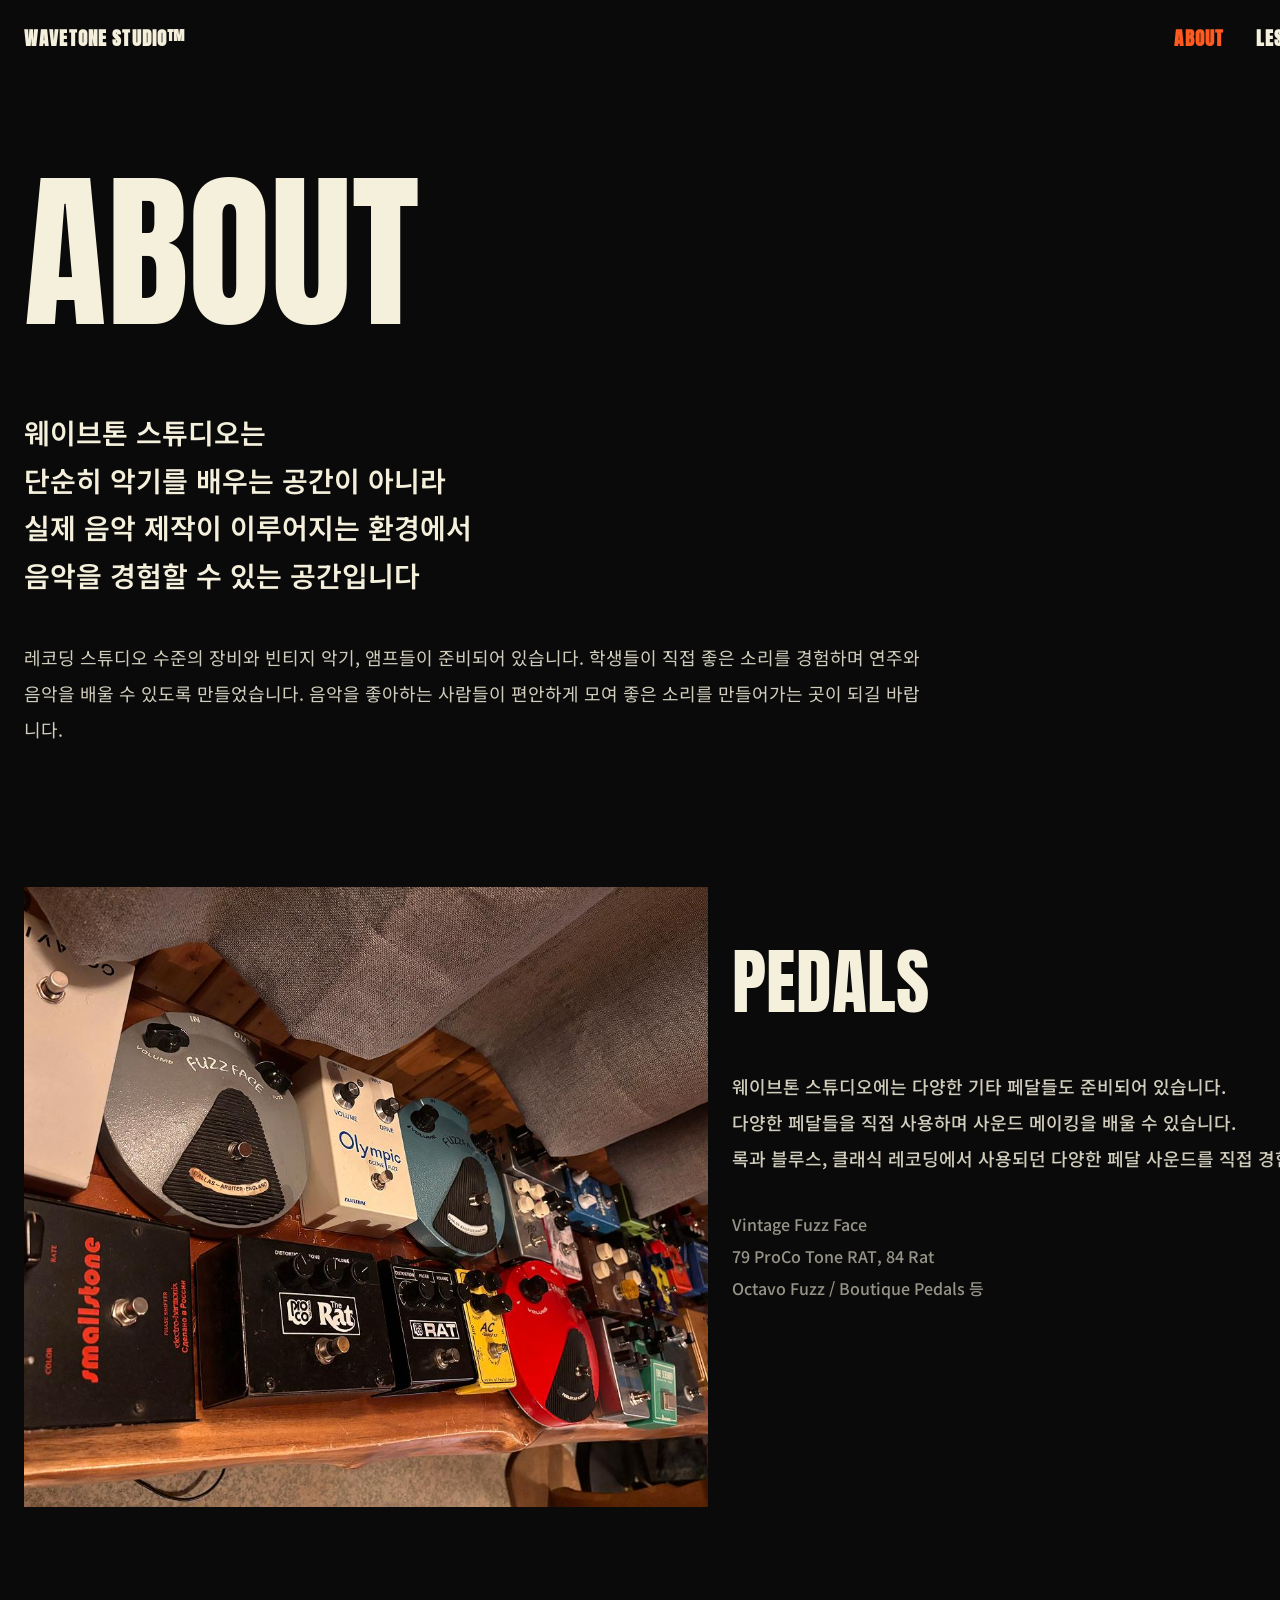
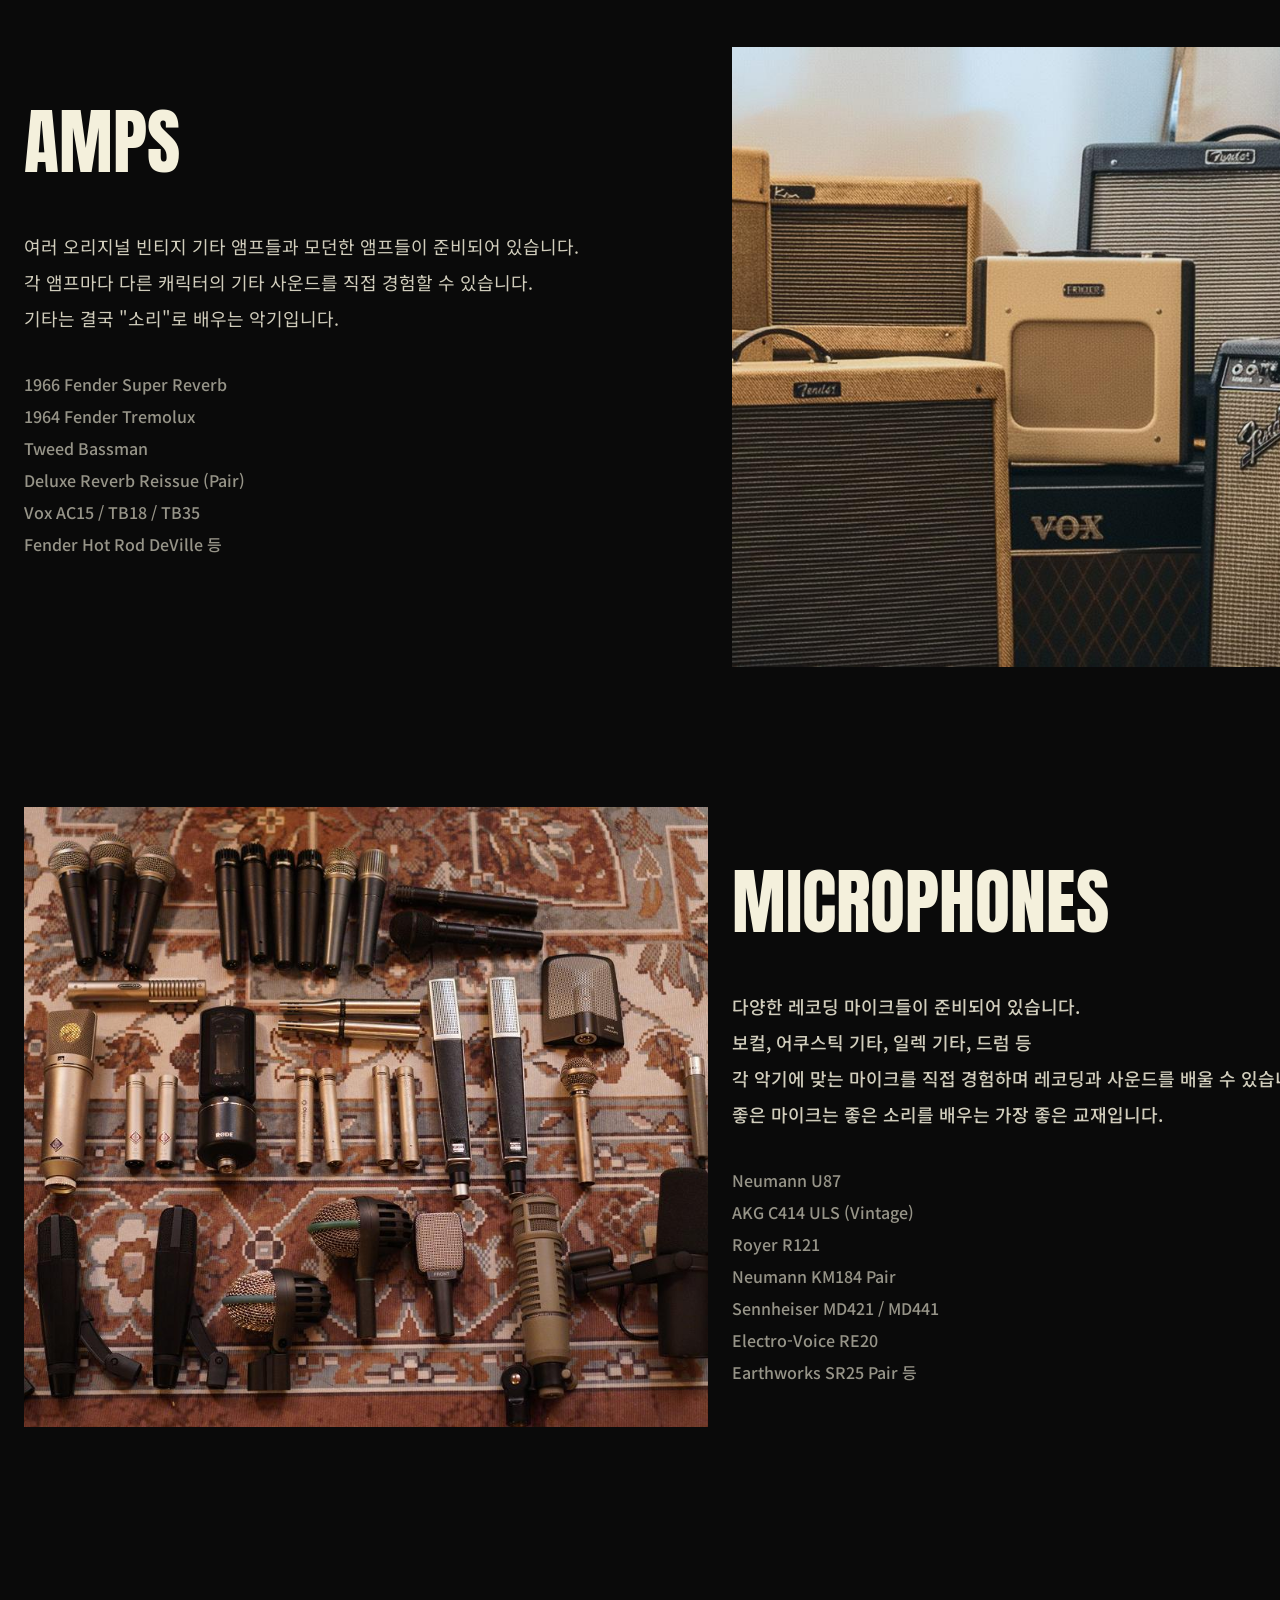
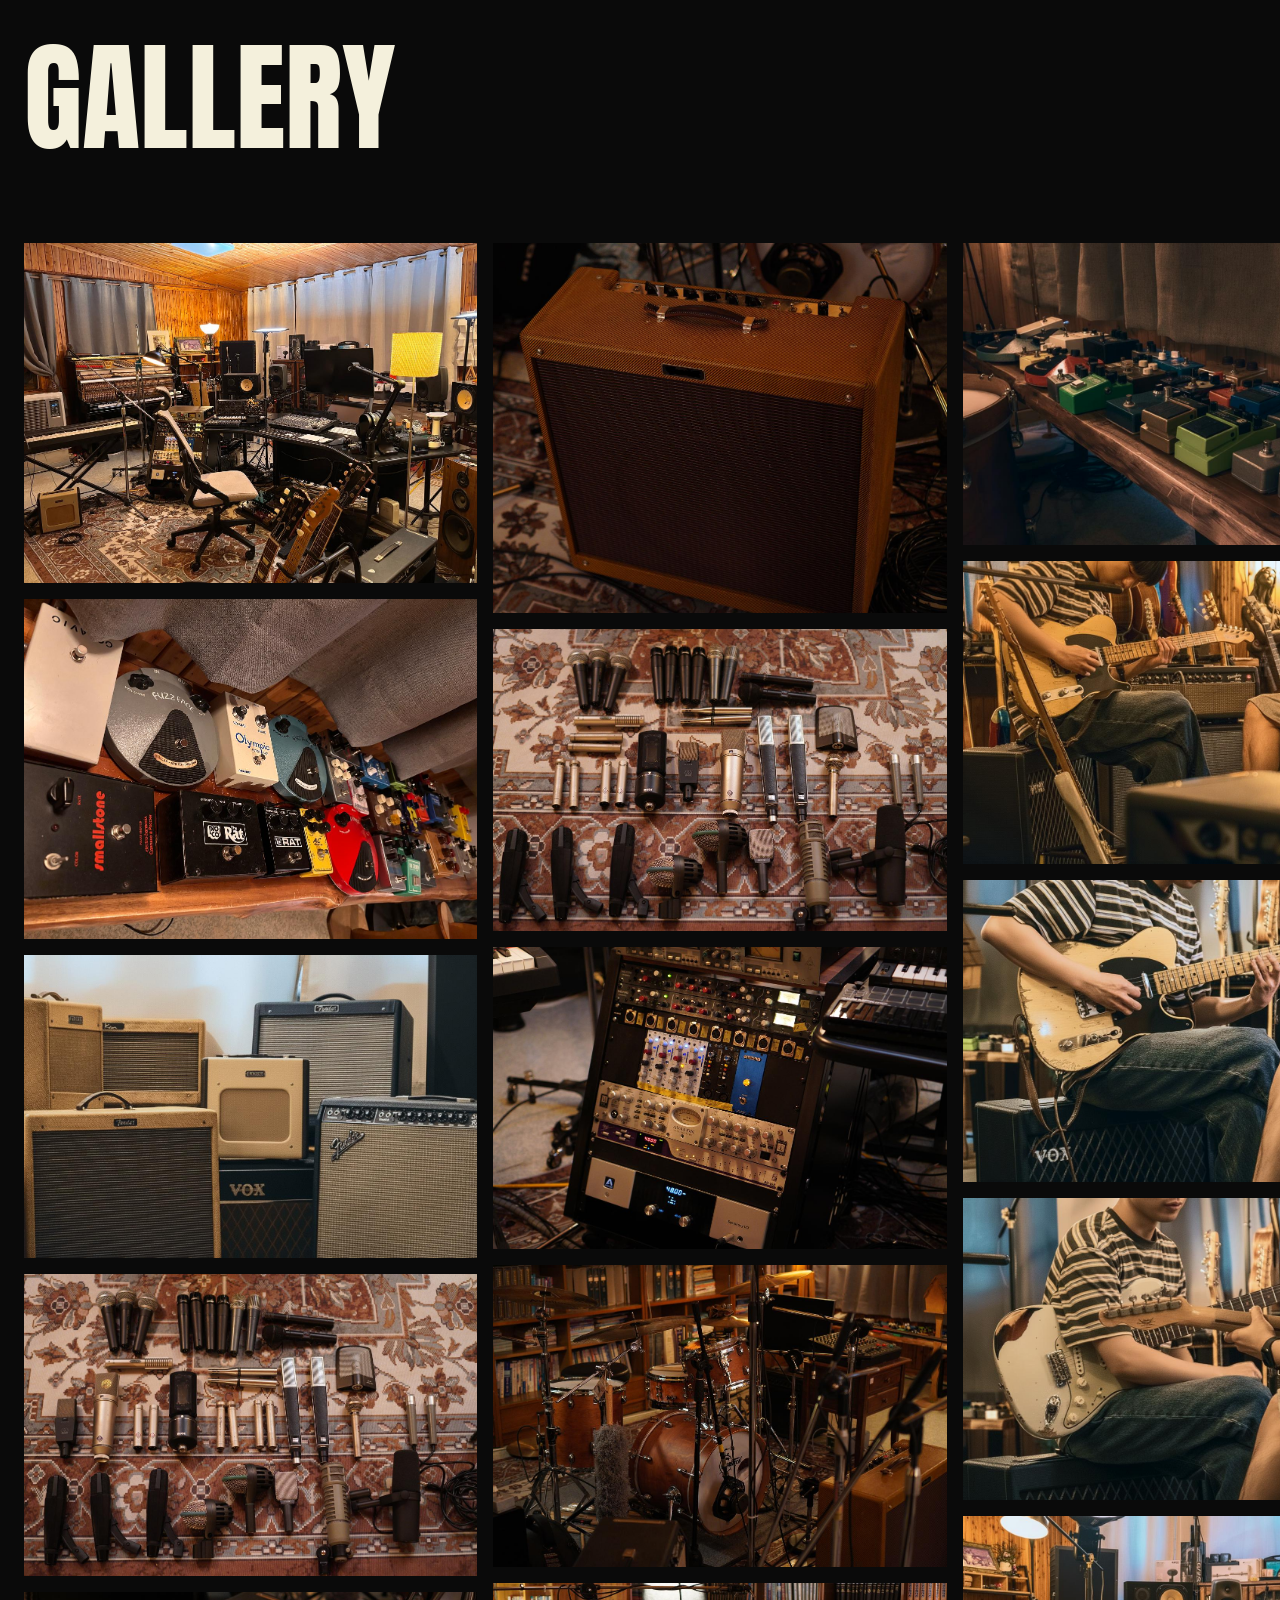
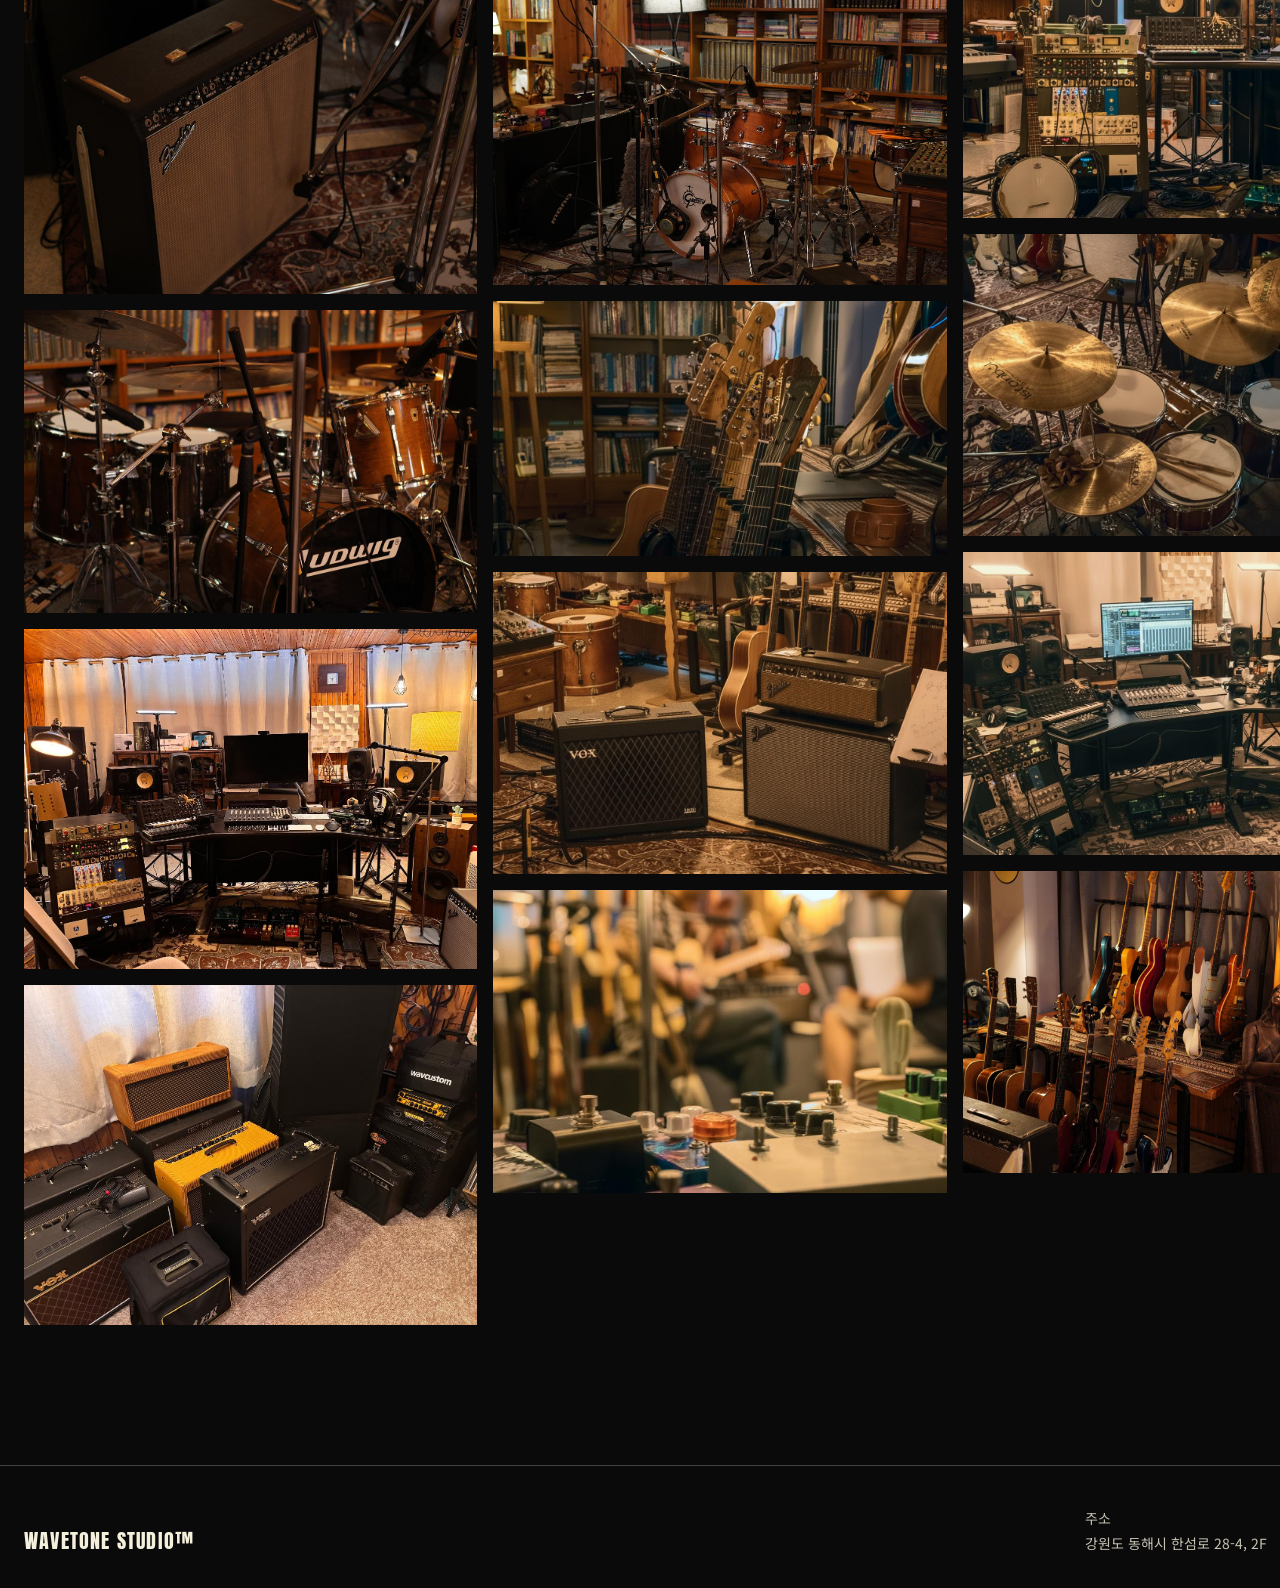
==== commit dfa9aaa2: "Widen about intro paragraph to prevent mid-word line breaks" ====
--- a/about.html
+++ b/about.html
@@ -32,7 +32,7 @@
   <section style="padding: 100px 24px 0 24px;">
     <h1 style="font-family: 'Anton', sans-serif; font-weight: 400; font-size: 170px; line-height: 0.9; margin: 0; text-transform: uppercase;">About</h1>
     <p style="font-size: 28px; line-height: 1.7; margin: 80px 0 0 0; max-width: 900px; text-wrap: pretty; font-family: 'Apple SD Gothic Neo', 'Noto Sans KR', sans-serif; font-weight: 600">웨이브톤 스튜디오는<br>단순히 악기를 배우는 공간이 아니라<br>실제 음악 제작이 이루어지는 환경에서<br>음악을 경험할 수 있는 공간입니다</p>
-    <p style="font-size: 18px; line-height: 2; margin: 40px 0 0 0; max-width: 600px; opacity: 0.85; font-family: 'Apple SD Gothic Neo', 'Noto Sans KR', sans-serif">레코딩 스튜디오 수준의 장비와 빈티지 악기, 앰프들이 준비되어 있습니다. 학생들이 직접 좋은 소리를 경험하며 연주와 음악을 배울 수 있도록 만들었습니다. 음악을 좋아하는 사람들이 편안하게 모여 좋은 소리를 만들어가는 곳이 되길 바랍니다.</p>
+    <p style="font-size: 18px; line-height: 2; margin: 40px 0 0 0; max-width: 900px; opacity: 0.85; font-family: 'Apple SD Gothic Neo', 'Noto Sans KR', sans-serif">레코딩 스튜디오 수준의 장비와 빈티지 악기, 앰프들이 준비되어 있습니다. 학생들이 직접 좋은 소리를 경험하며 연주와 음악을 배울 수 있도록 만들었습니다. 음악을 좋아하는 사람들이 편안하게 모여 좋은 소리를 만들어가는 곳이 되길 바랍니다.</p>
   </section>
 
   <!-- Pedals -->
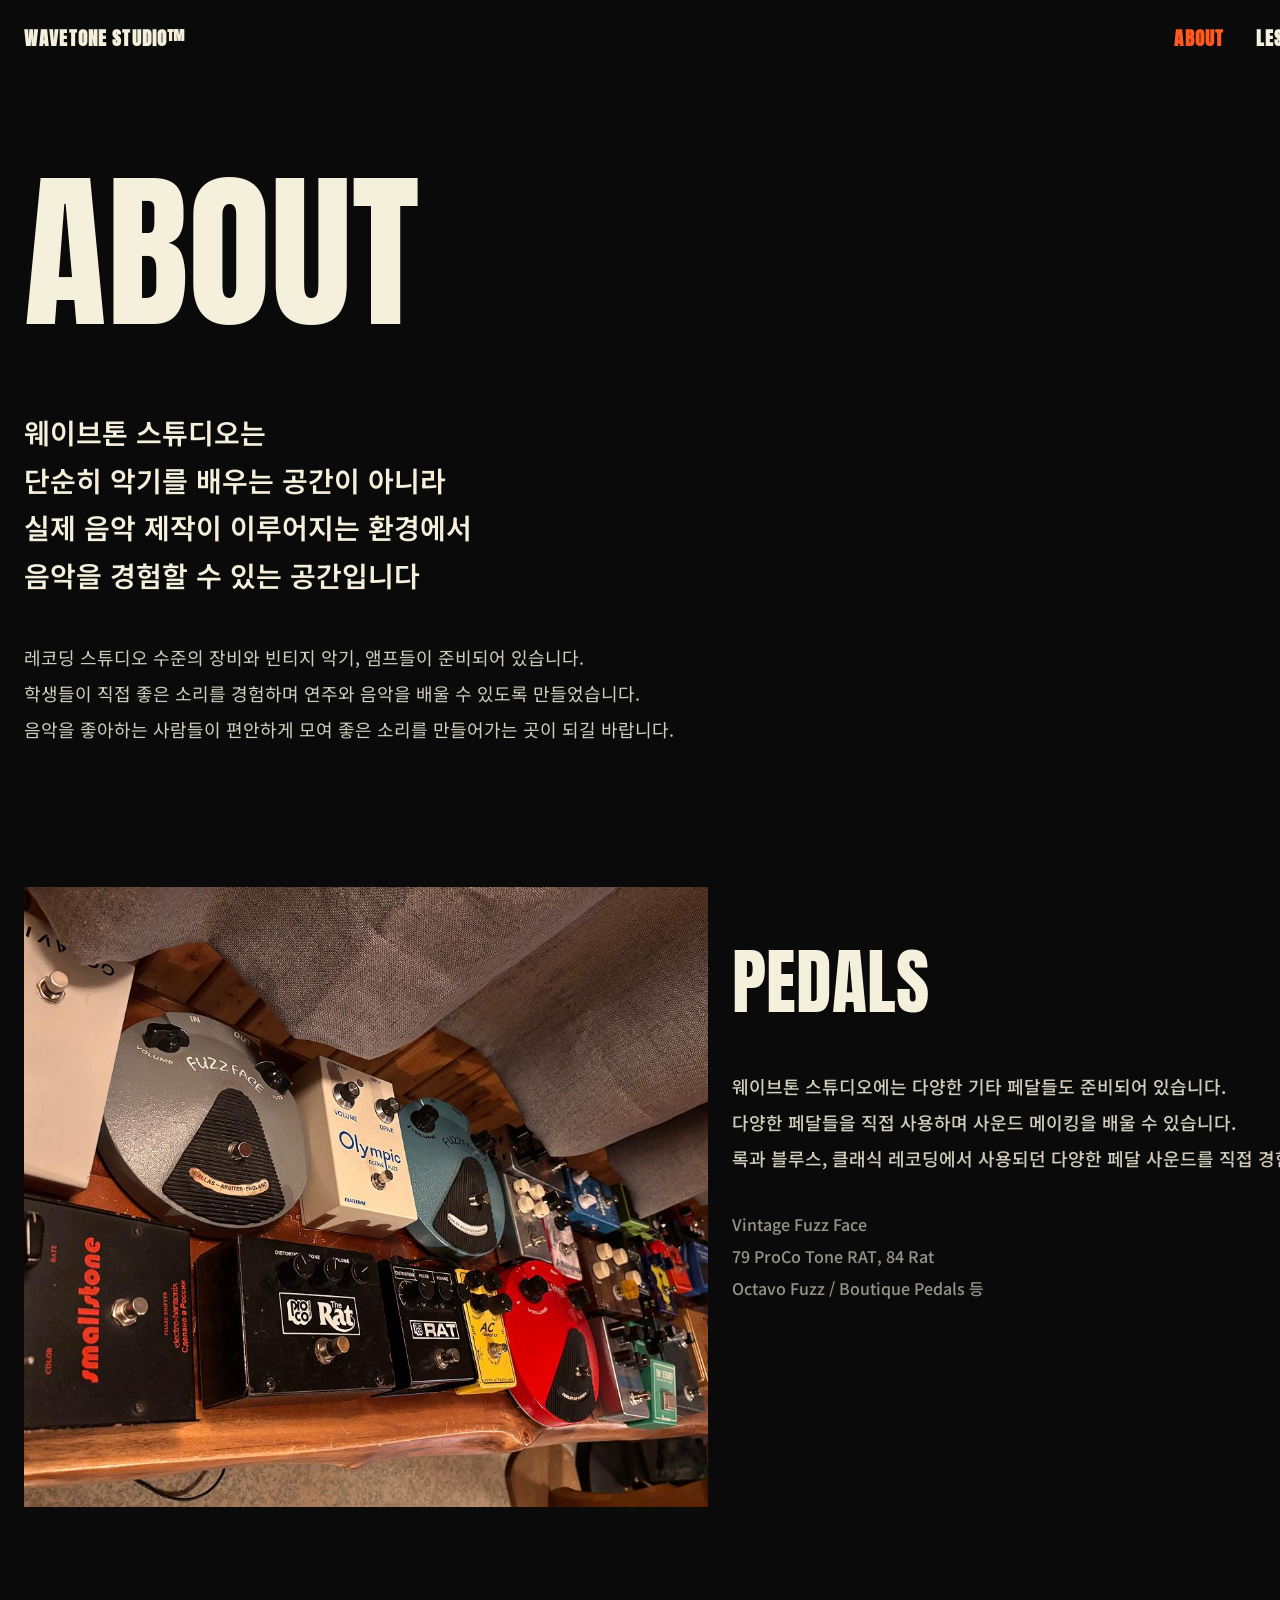
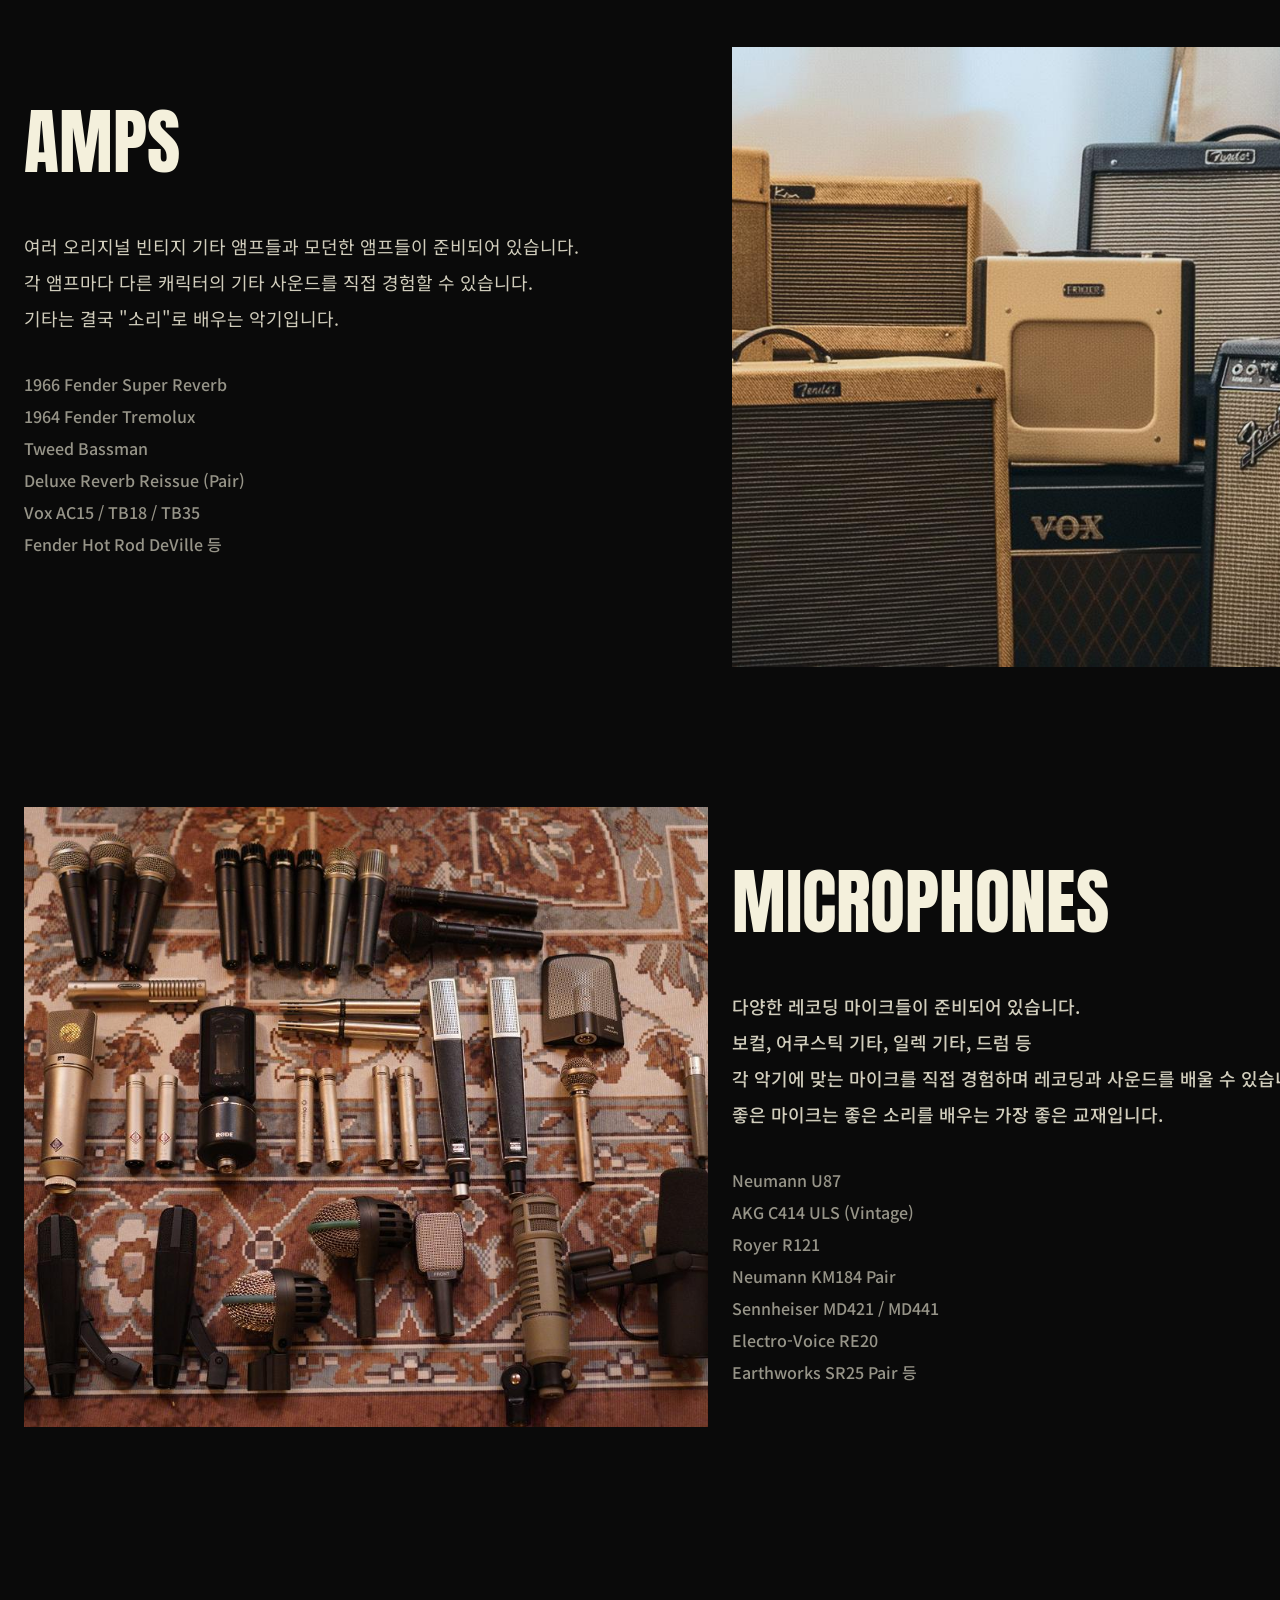
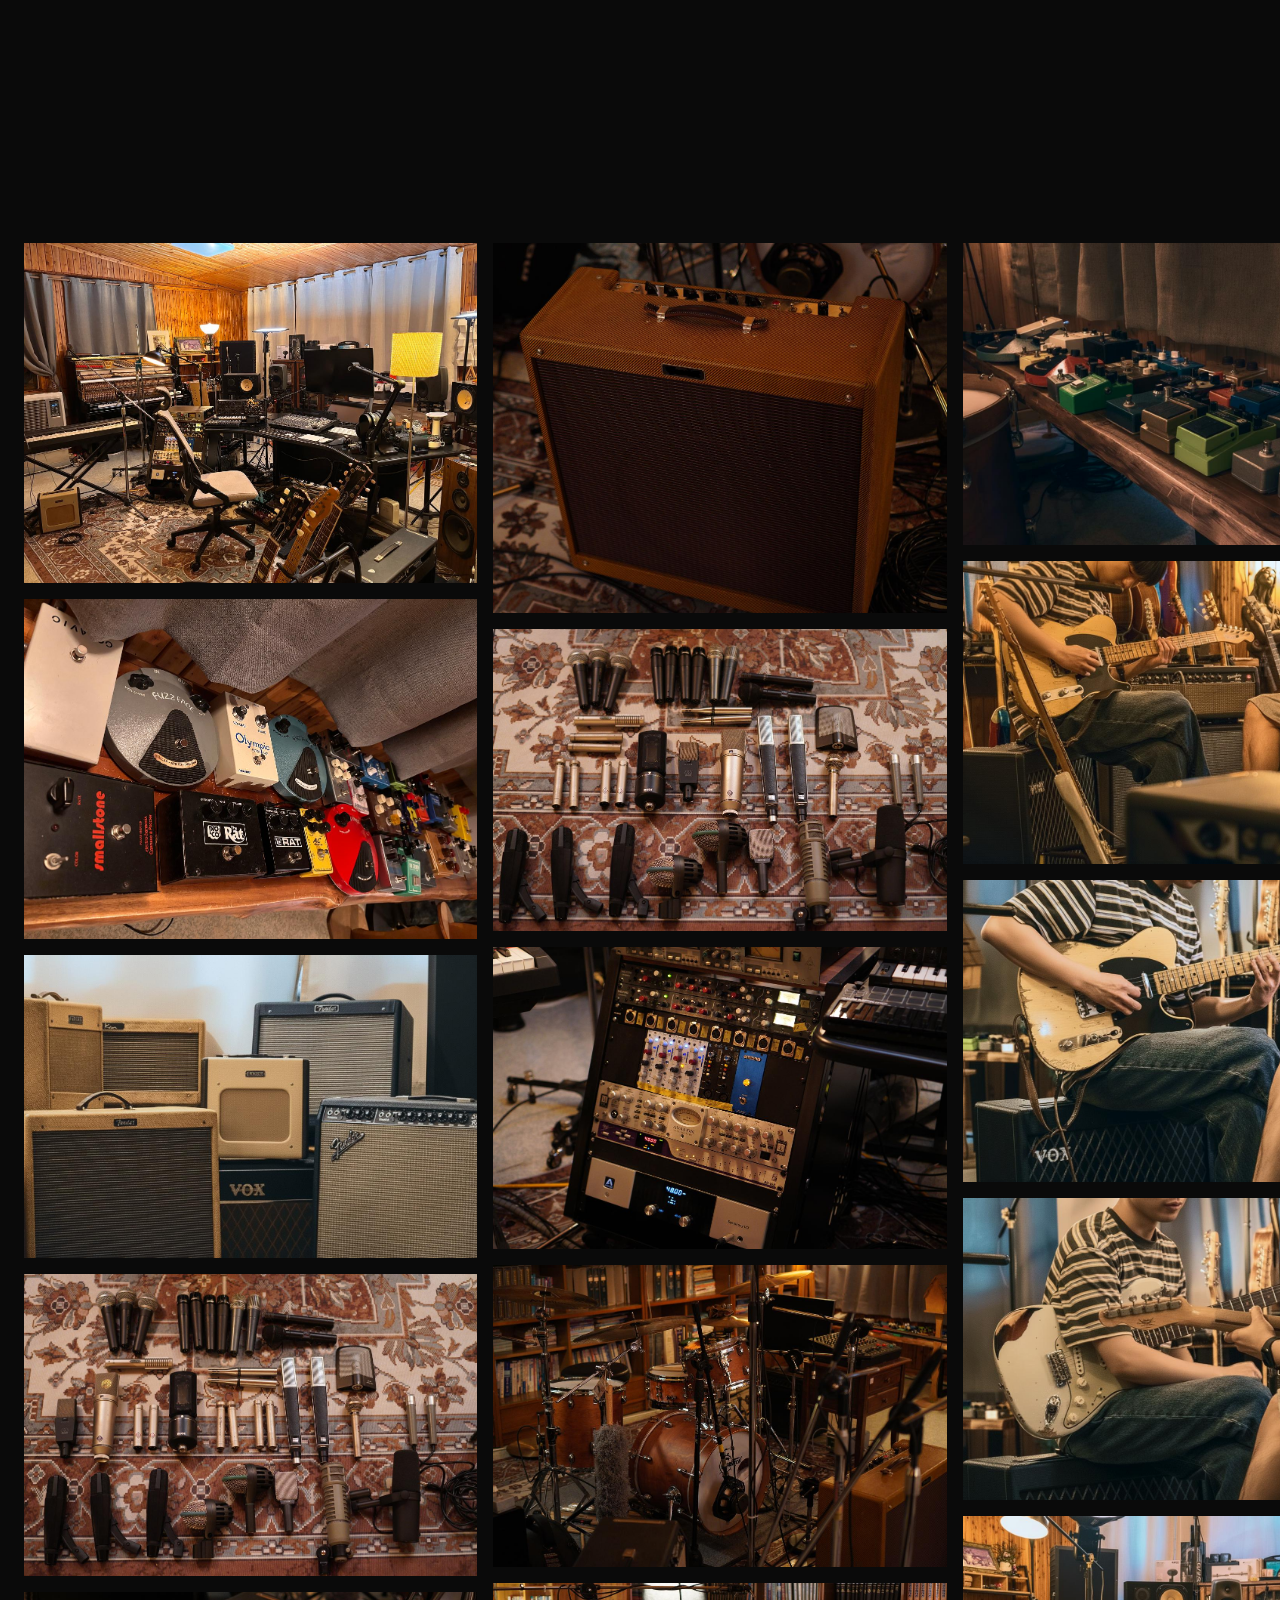
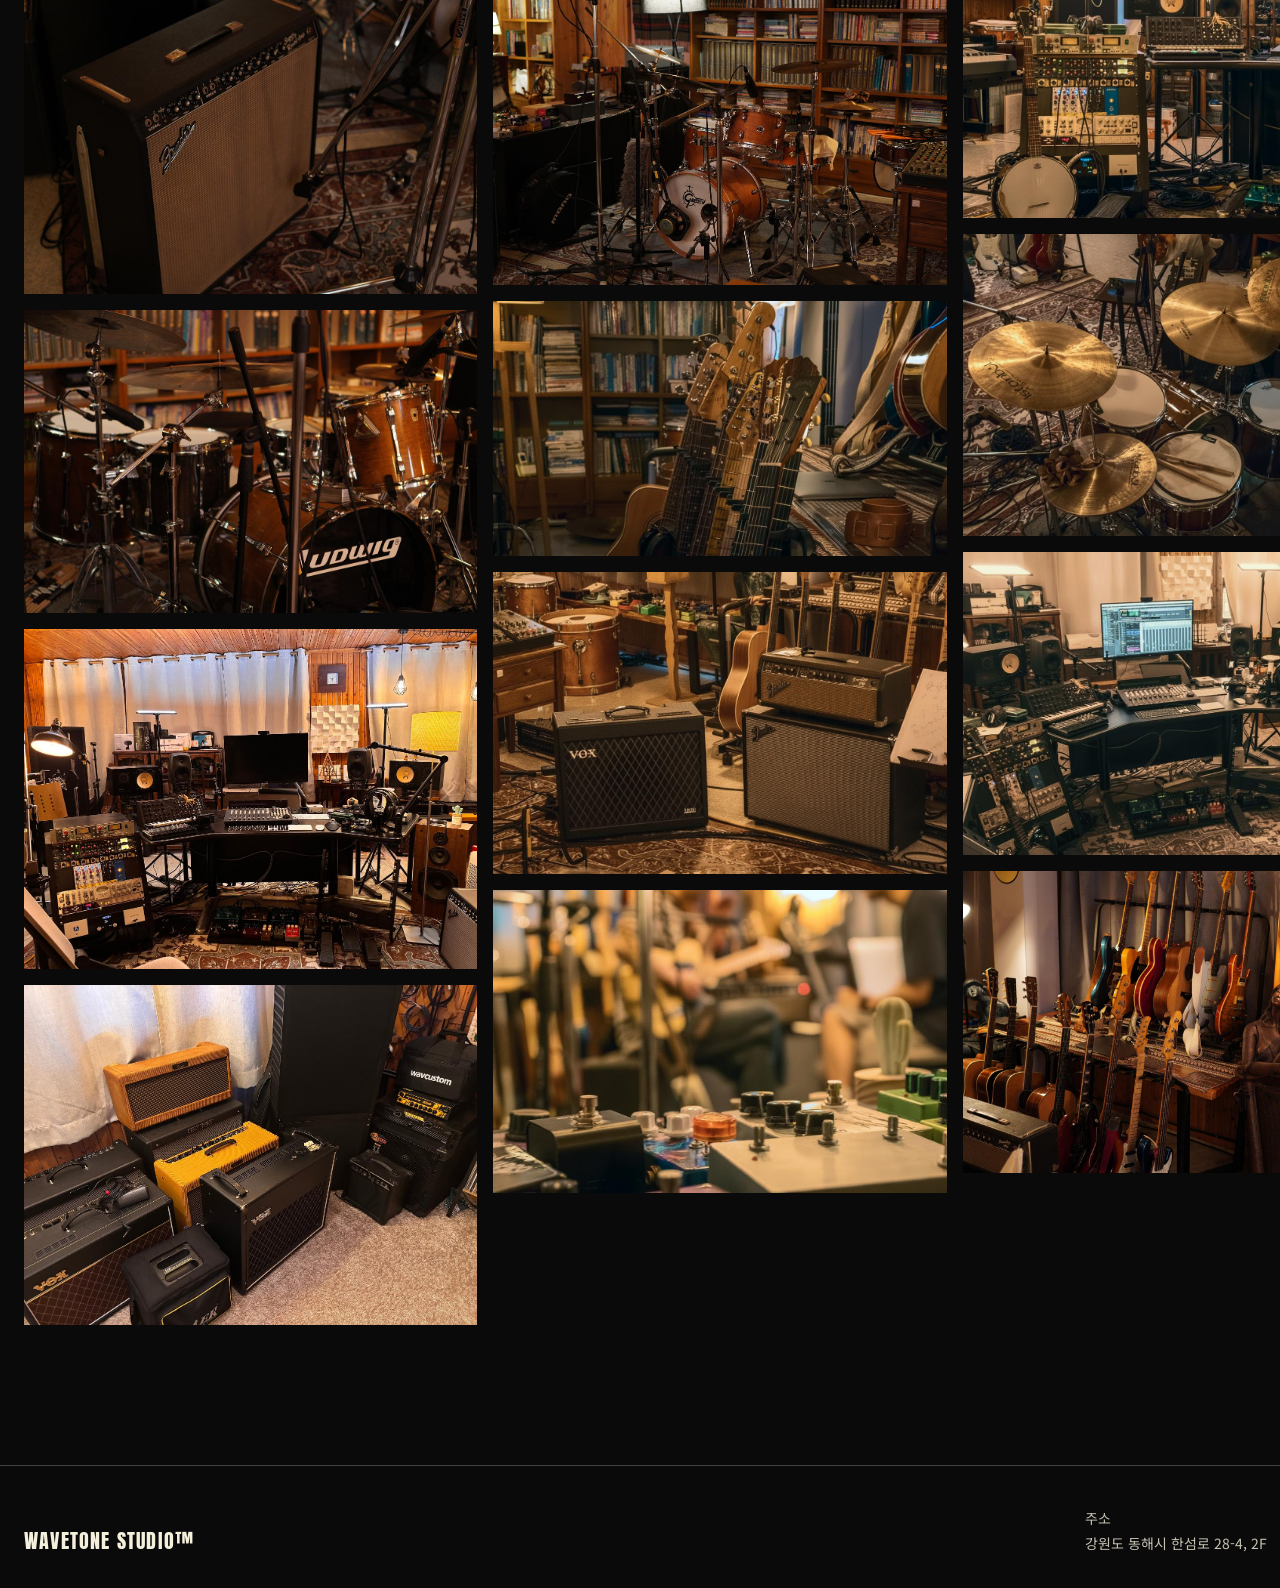
==== commit 527f8d59: "Apply Apple SD Gothic Neo font to all pages, restore line breaks in about intro" ====
--- a/about.html
+++ b/about.html
@@ -9,7 +9,7 @@
 <link href="https://fonts.googleapis.com/css2?family=Anton&family=Inter:wght@400;600&family=Noto+Sans+KR:wght@400;500;600;700&display=swap" rel="stylesheet">
 <style>
   html, body { margin: 0; padding: 0; background: #0A0A0A; }
-  body { font-family: 'Noto Sans KR', sans-serif; color: #F4F0DC; -webkit-font-smoothing: antialiased; }
+  body { font-family: 'Apple SD Gothic Neo', 'Noto Sans KR', sans-serif; color: #F4F0DC; -webkit-font-smoothing: antialiased; }
   a { color: #F4F0DC; text-decoration: none; }
   a:hover { color: #3055E8; }
   * { margin: 0; padding: 0; box-sizing: border-box; }
@@ -32,7 +32,7 @@
   <section style="padding: 100px 24px 0 24px;">
     <h1 style="font-family: 'Anton', sans-serif; font-weight: 400; font-size: 170px; line-height: 0.9; margin: 0; text-transform: uppercase;">About</h1>
     <p style="font-size: 28px; line-height: 1.7; margin: 80px 0 0 0; max-width: 900px; text-wrap: pretty; font-family: 'Apple SD Gothic Neo', 'Noto Sans KR', sans-serif; font-weight: 600">웨이브톤 스튜디오는<br>단순히 악기를 배우는 공간이 아니라<br>실제 음악 제작이 이루어지는 환경에서<br>음악을 경험할 수 있는 공간입니다</p>
-    <p style="font-size: 18px; line-height: 2; margin: 40px 0 0 0; max-width: 900px; opacity: 0.85; font-family: 'Apple SD Gothic Neo', 'Noto Sans KR', sans-serif">레코딩 스튜디오 수준의 장비와 빈티지 악기, 앰프들이 준비되어 있습니다. 학생들이 직접 좋은 소리를 경험하며 연주와 음악을 배울 수 있도록 만들었습니다. 음악을 좋아하는 사람들이 편안하게 모여 좋은 소리를 만들어가는 곳이 되길 바랍니다.</p>
+    <p style="font-size: 18px; line-height: 2; margin: 40px 0 0 0; max-width: 900px; opacity: 0.85; font-family: 'Apple SD Gothic Neo', 'Noto Sans KR', sans-serif">레코딩 스튜디오 수준의 장비와 빈티지 악기, 앰프들이 준비되어 있습니다.<br>학생들이 직접 좋은 소리를 경험하며 연주와 음악을 배울 수 있도록 만들었습니다.<br>음악을 좋아하는 사람들이 편안하게 모여 좋은 소리를 만들어가는 곳이 되길 바랍니다.</p>
   </section>
 
   <!-- Pedals -->
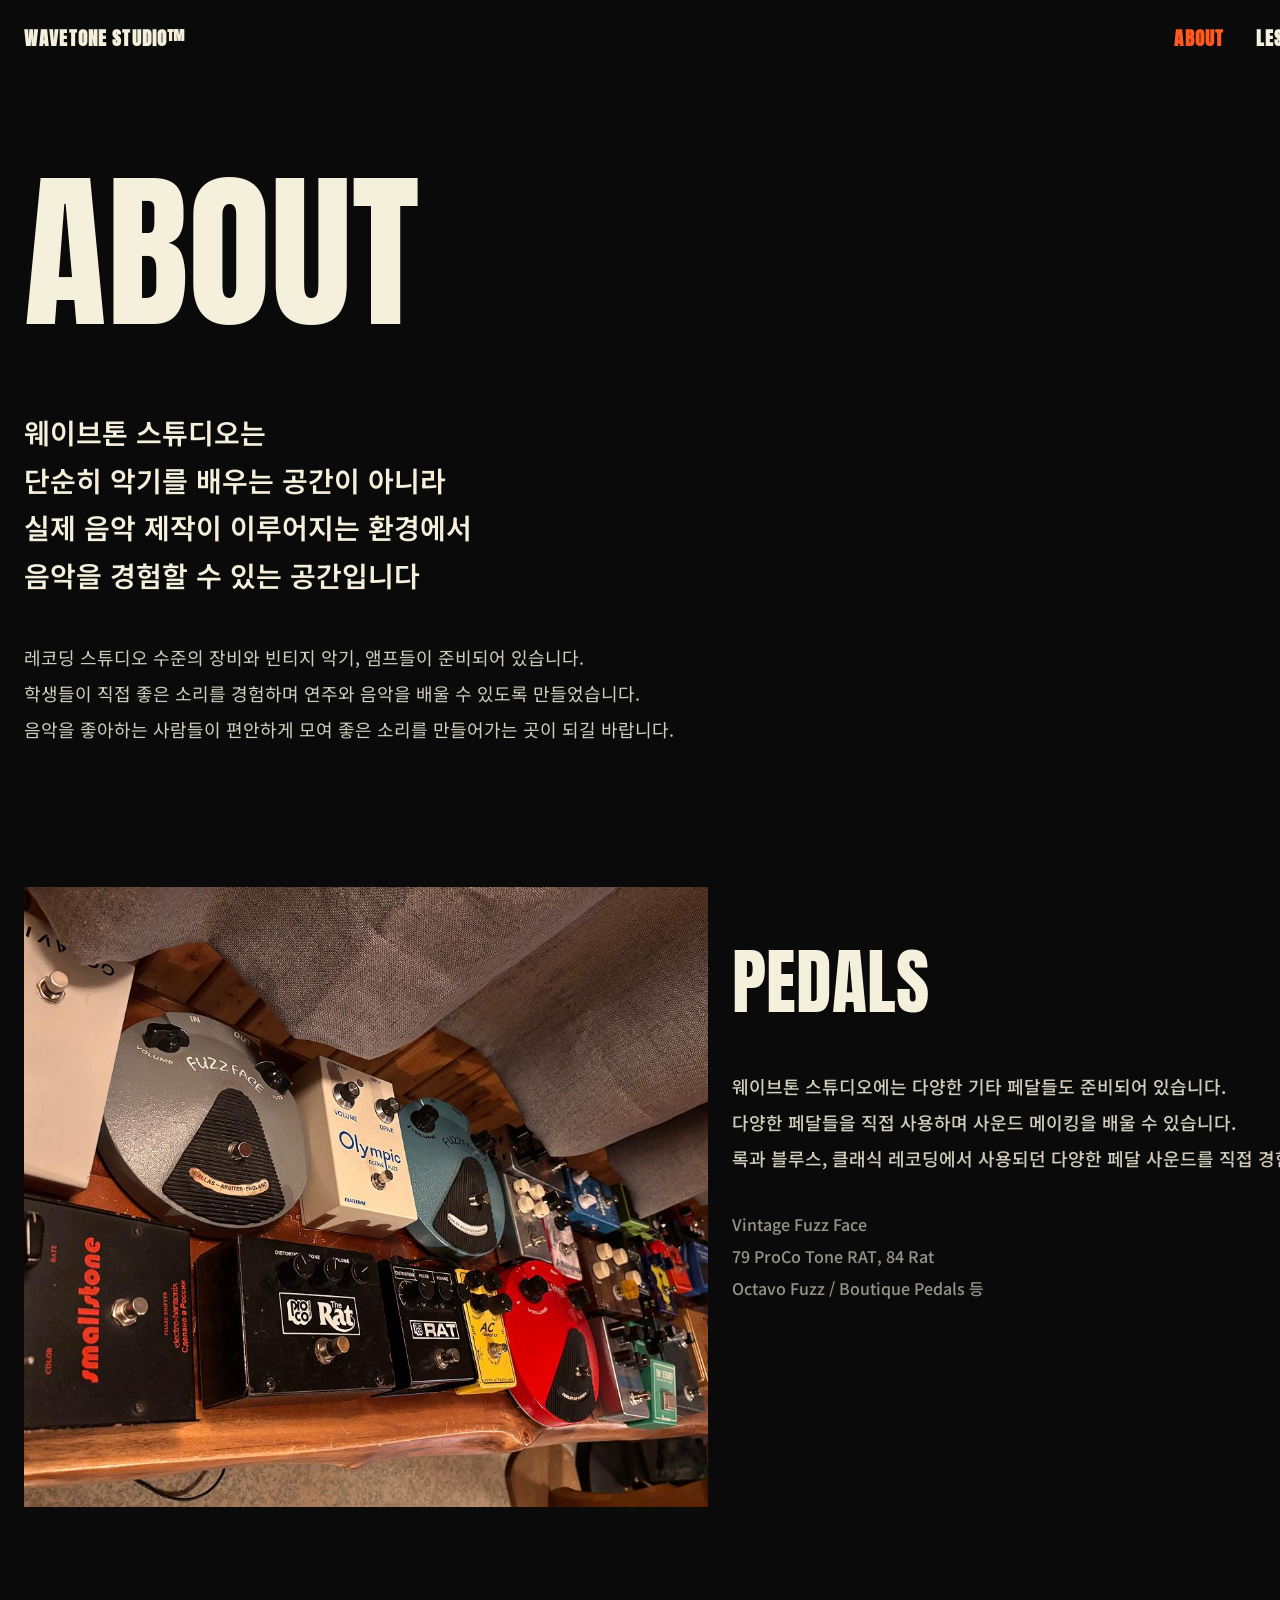
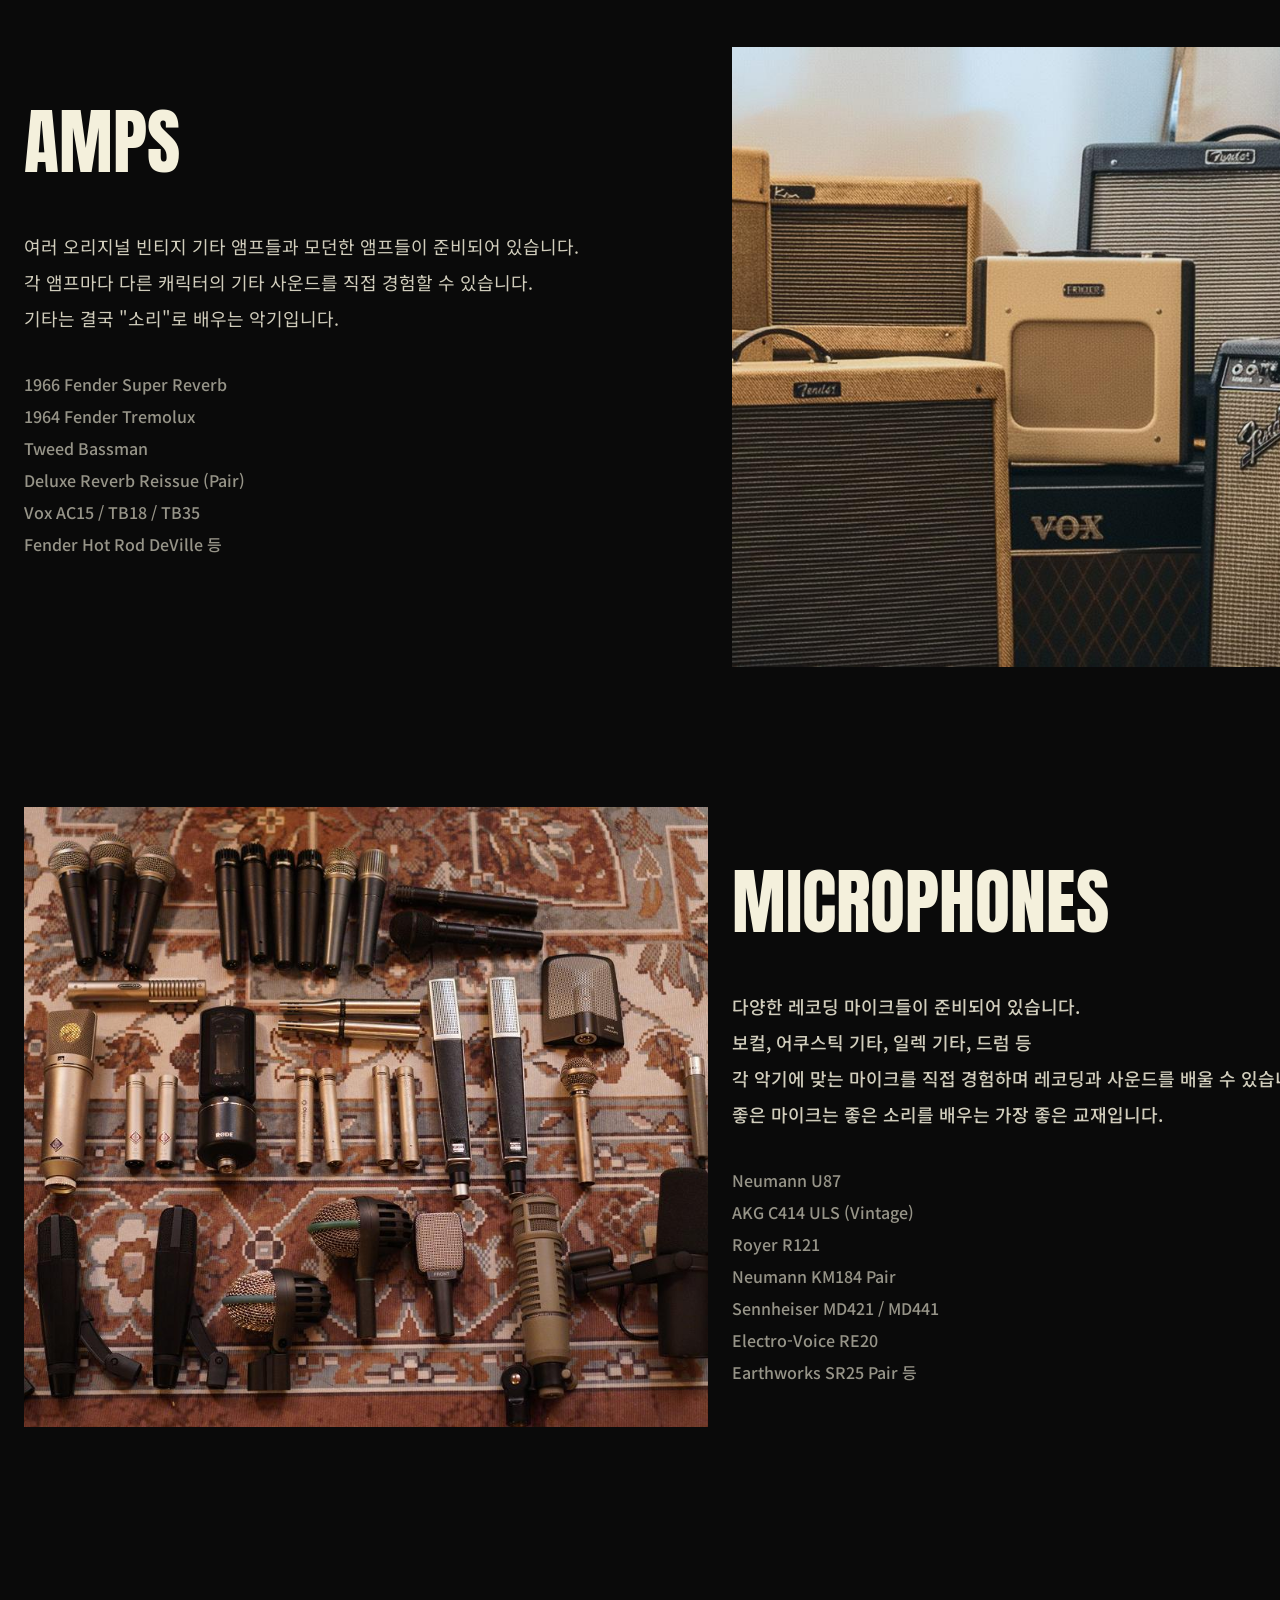
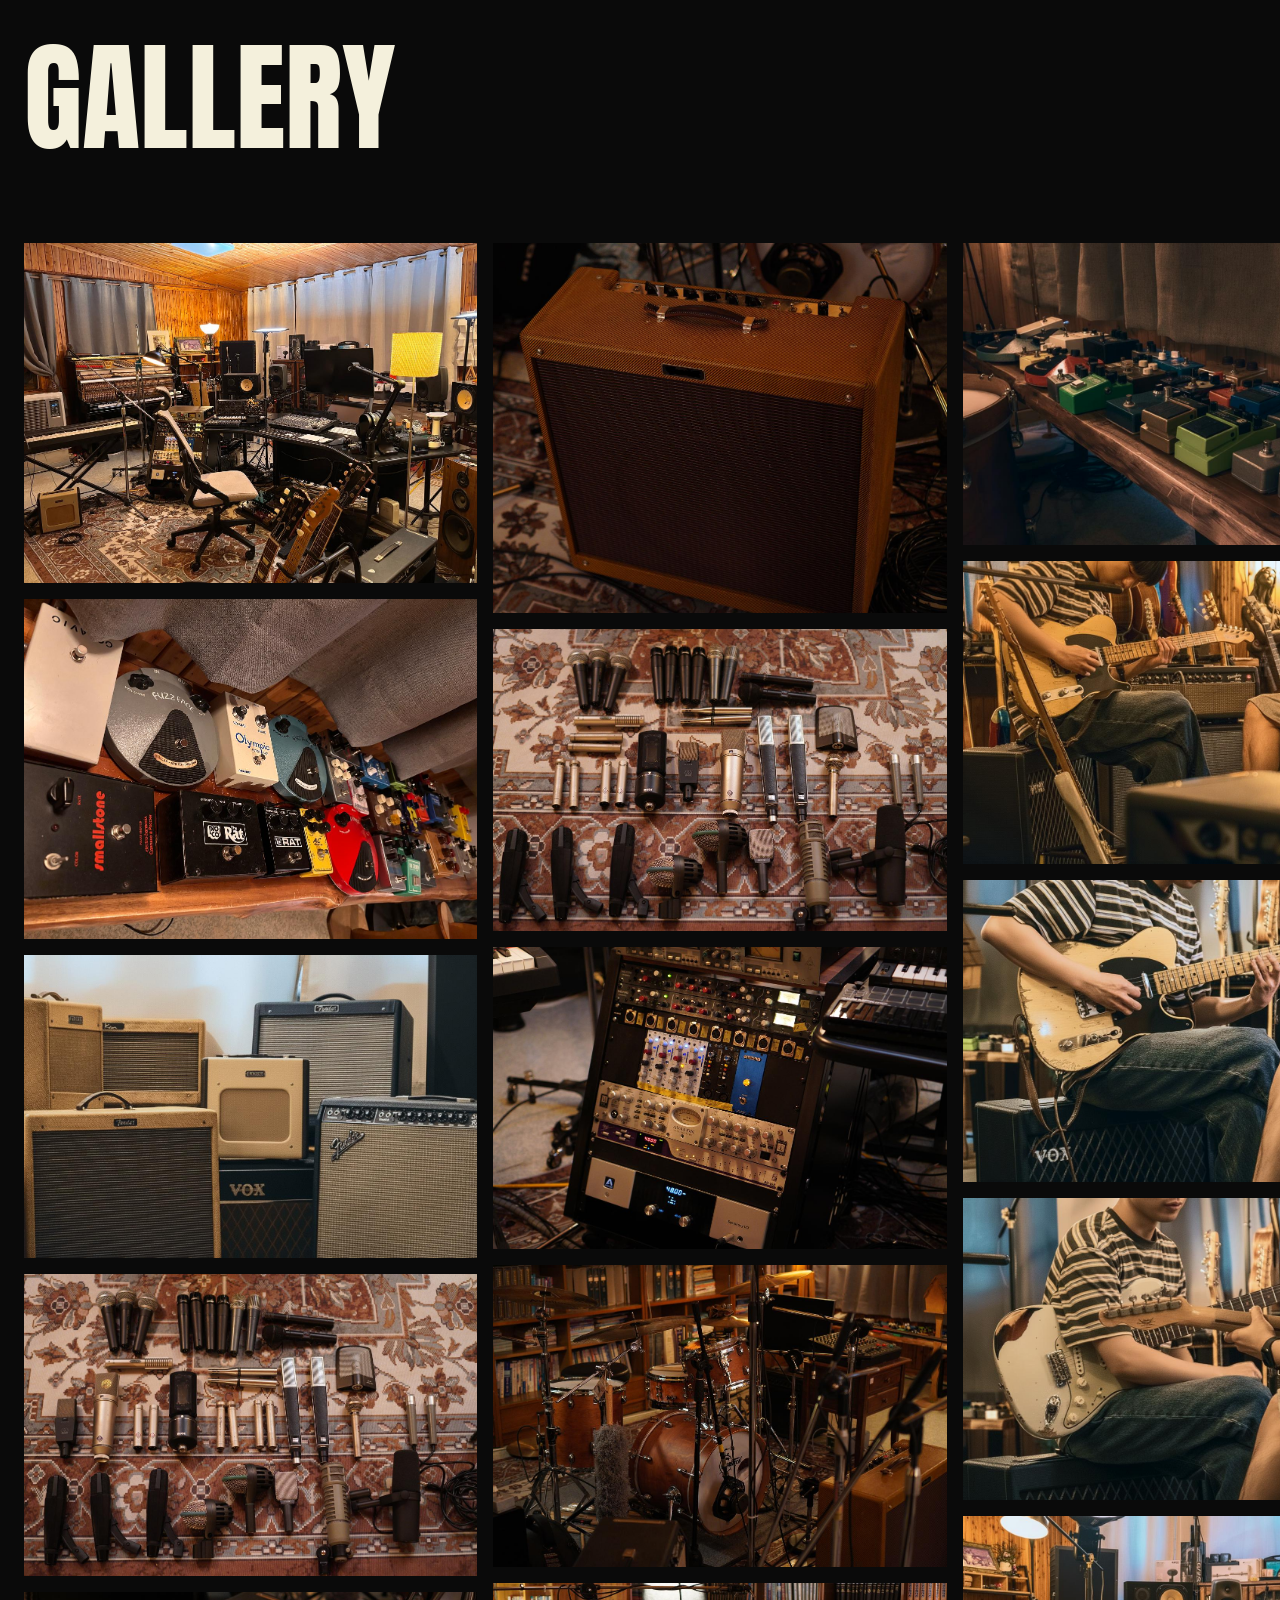
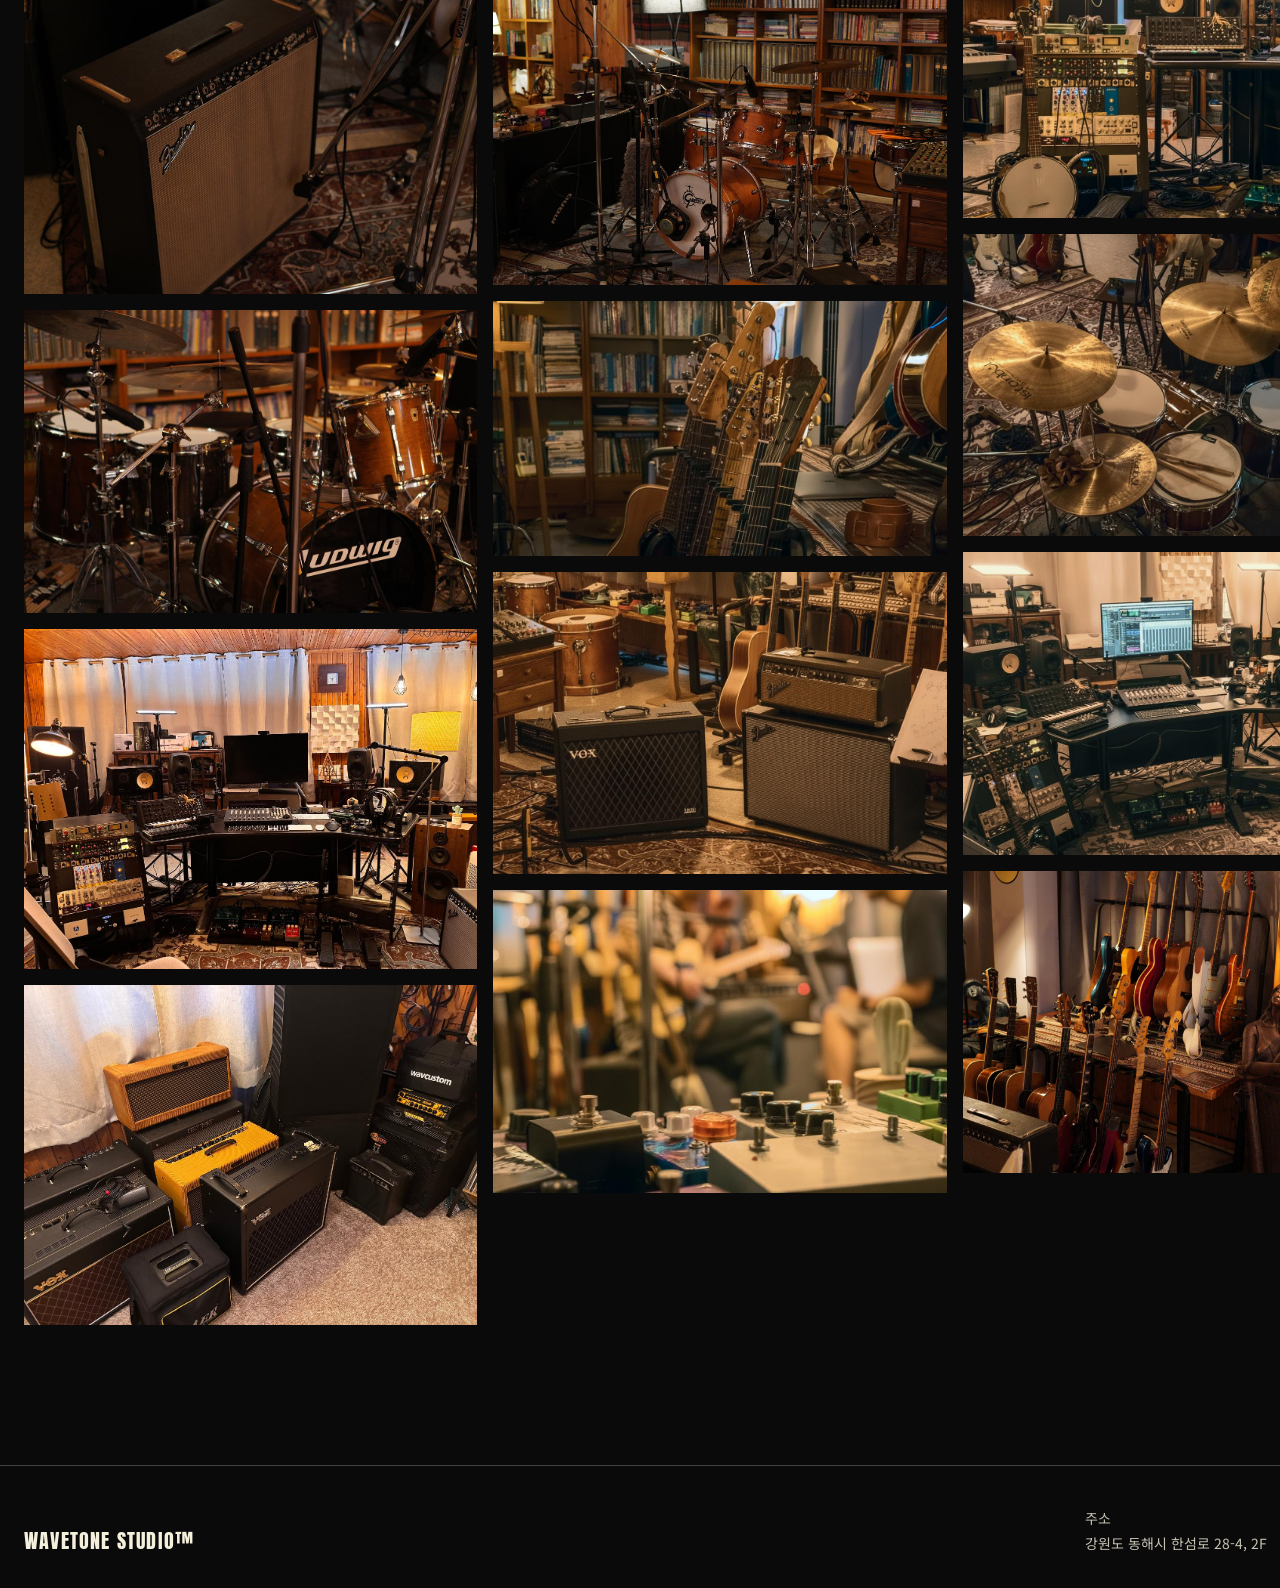
==== commit 78ede9e2: "Disable text selection on all pages" ====
--- a/about.html
+++ b/about.html
@@ -12,7 +12,7 @@
   body { font-family: 'Apple SD Gothic Neo', 'Noto Sans KR', sans-serif; color: #F4F0DC; -webkit-font-smoothing: antialiased; }
   a { color: #F4F0DC; text-decoration: none; }
   a:hover { color: #3055E8; }
-  * { margin: 0; padding: 0; box-sizing: border-box; }
+  * { margin: 0; padding: 0; box-sizing: border-box; -webkit-user-select: none; -moz-user-select: none; -ms-user-select: none; user-select: none; }
 </style>
 </head>
 <body>
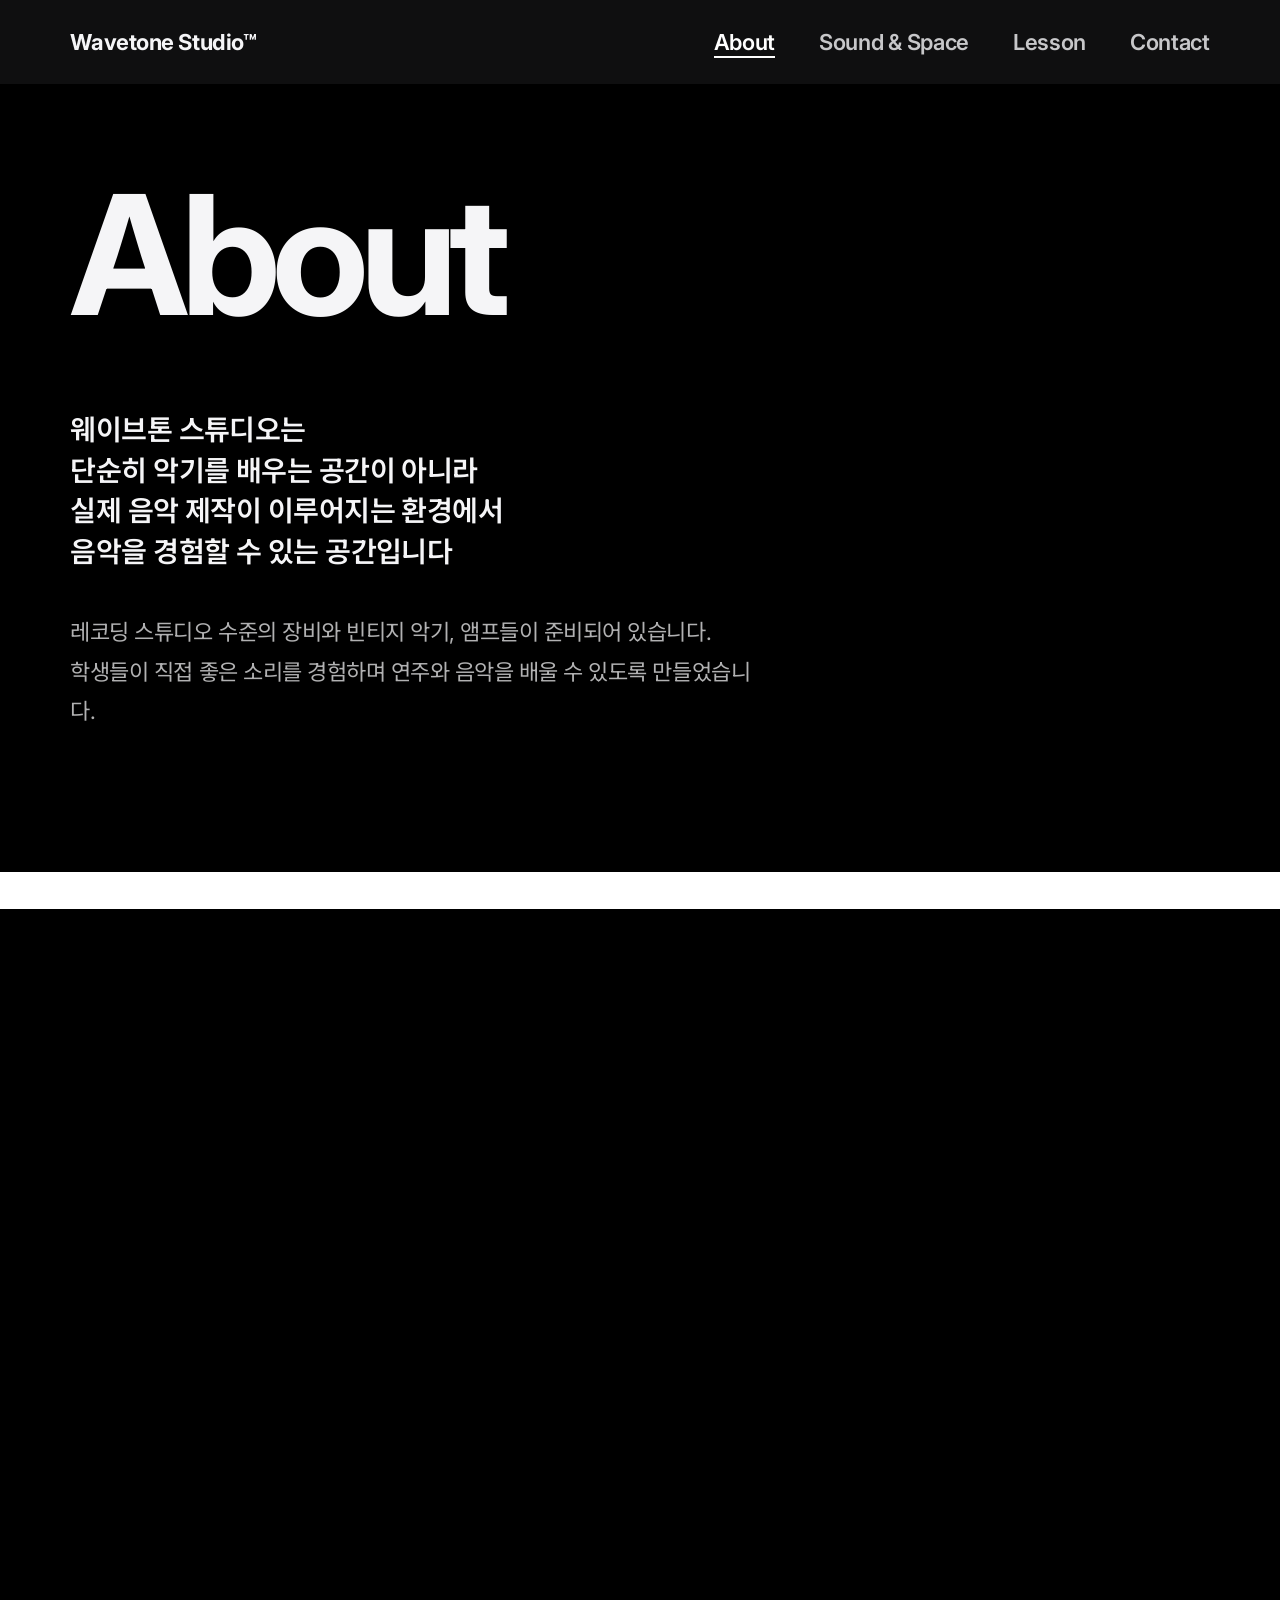
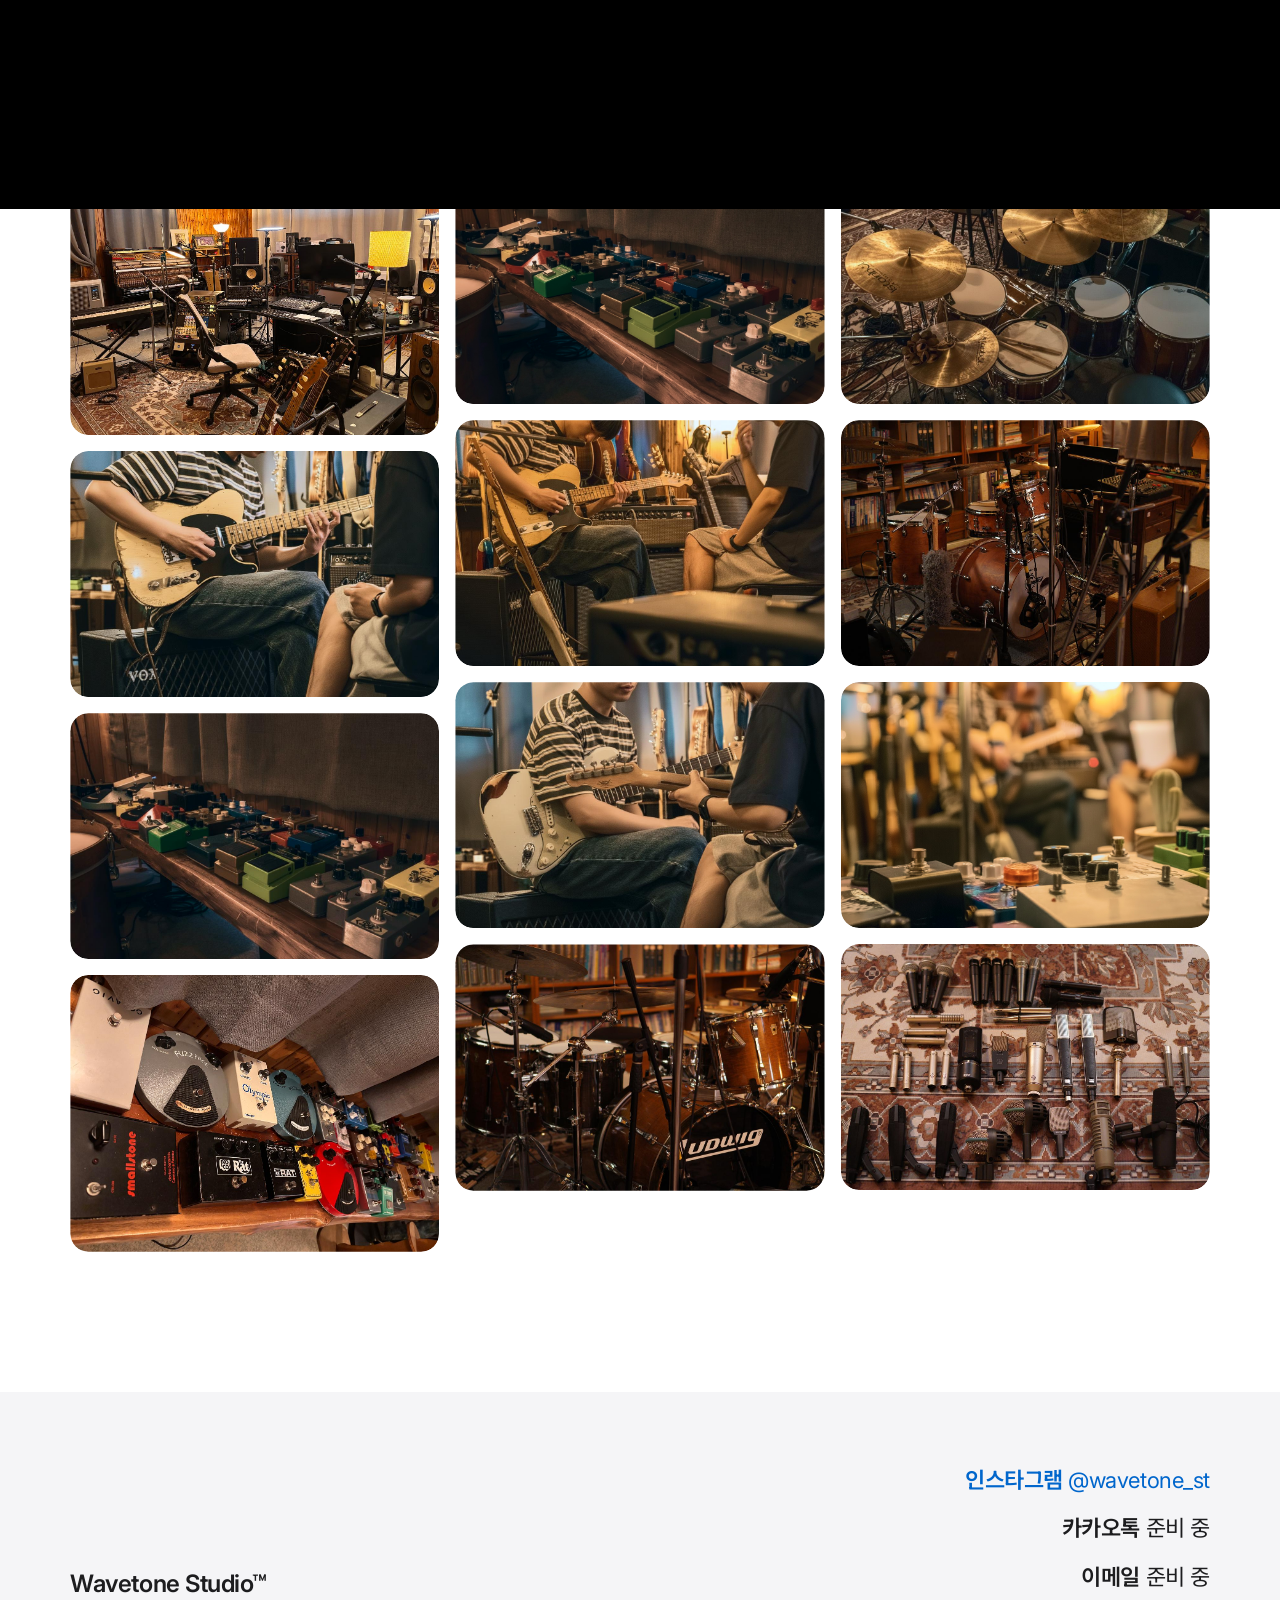
==== commit 961674b9: "Redesign site with v5: Apple-style UI, mobile responsive, new pages - Complete redesign with externa" ====
--- a/about.html
+++ b/about.html
@@ -1,132 +1,161 @@
 <!DOCTYPE html>
 <html lang="ko">
 <head>
+<!-- ✏️ 여기만 고치면 됨: Our Vision 문구, 푸터의 카카오톡 ID / 이메일 -->
 <meta charset="utf-8">
-<meta name="viewport" content="width=1440">
-<title>About - Wavetone Studio</title>
+<meta name="viewport" content="width=device-width, initial-scale=1">
+<title>About — Wavetone Studio</title>
+<meta name="description" content="웨이브톤 스튜디오의 공간과 철학 — 실제 음악 제작이 이루어지는 환경.">
+<link rel="canonical" href="https://sungju3115.github.io/wavetone_studio/about.html">
+<meta property="og:type" content="website">
+<meta property="og:title" content="About — Wavetone Studio">
+<meta property="og:description" content="실제 음악 제작이 이루어지는 환경에서 음악을 경험할 수 있는 공간.">
+<meta property="og:image" content="https://sungju3115.github.io/wavetone_studio/images/k-005.jpg">
+<meta property="og:url" content="https://sungju3115.github.io/wavetone_studio/about.html">
+<meta name="twitter:card" content="summary_large_image">
+<meta name="theme-color" content="#000000">
+<link rel="icon" href="favicon.svg" type="image/svg+xml">
 <link rel="preconnect" href="https://fonts.googleapis.com">
 <link rel="preconnect" href="https://fonts.gstatic.com" crossorigin>
-<link href="https://fonts.googleapis.com/css2?family=Anton&family=Inter:wght@400;600&family=Noto+Sans+KR:wght@400;500;600;700&display=swap" rel="stylesheet">
-<style>
-  html, body { margin: 0; padding: 0; background: #0A0A0A; }
-  body { font-family: 'Apple SD Gothic Neo', 'Noto Sans KR', sans-serif; color: #F4F0DC; -webkit-font-smoothing: antialiased; }
-  a { color: #F4F0DC; text-decoration: none; }
-  a:hover { color: #3055E8; }
-  * { margin: 0; padding: 0; box-sizing: border-box; -webkit-user-select: none; -moz-user-select: none; -ms-user-select: none; user-select: none; }
-</style>
+<link rel="stylesheet" href="https://fonts.googleapis.com/css2?family=Inter:wght@300;400;600;700&amp;family=Noto+Sans+KR:wght@400;500;600;700&amp;display=swap">
+<link rel="stylesheet" href="style.css">
+<link rel="stylesheet" href="apple.css">
+<script>document.documentElement.classList.add('m-js');</script>
 </head>
 <body>
-<div style="width: 1440px; margin: 0 auto; background: #0A0A0A; overflow: hidden; color: #F4F0DC;">
+<div class="page">
 
-  <!-- Nav -->
-  <nav style="display: flex; justify-content: space-between; align-items: center; padding: 24px; font-family: 'Anton', sans-serif; font-size: 19px; font-weight: 900; text-transform: uppercase; letter-spacing: 0.06em;">
-    <a href="index.html" style="color: #F4F0DC;">Wavetone Studio&trade;</a>
-    <div style="display: flex; gap: 32px;">
-      <a href="about.html" style="color: #FF5A1F;">About</a>
-      <a href="lesson.html" style="color: #F4F0DC;">Lesson</a>
-      <a href="https://www.instagram.com/wavetone_st/" target="_blank" rel="noopener" style="color: #F4F0DC;">Contact</a>
+  <nav class="site-nav" aria-label="주 메뉴">
+    <a class="brand" href="index.html">Wavetone Studio™</a>
+    <div class="nav-links">
+      <a href="about.html" class="active">About</a>
+      <a href="gear.html">Sound & Space</a>
+      <a href="lesson.html">Lesson</a>
+      <a href="https://www.instagram.com/wavetone_st/" target="_blank" rel="noopener">Contact</a>
     </div>
+    <button class="hamburger" aria-label="메뉴 열기">☰</button>
   </nav>
+  <div class="menu-backdrop" aria-hidden="true"></div>
+  <div class="mobile-menu" aria-label="모바일 메뉴">
+    <button class="menu-close" aria-label="메뉴 닫기">×</button>
+    <a href="index.html">Home</a>
+    <a href="about.html" class="active">About</a>
+    <a href="gear.html">Sound & Space</a>
+    <a href="lesson.html">Lesson</a>
+    <a href="https://www.instagram.com/wavetone_st/" target="_blank" rel="noopener">Contact</a>
+  </div>
 
-  <!-- About -->
-  <section style="padding: 100px 24px 0 24px;">
-    <h1 style="font-family: 'Anton', sans-serif; font-weight: 400; font-size: 170px; line-height: 0.9; margin: 0; text-transform: uppercase;">About</h1>
-    <p style="font-size: 28px; line-height: 1.7; margin: 80px 0 0 0; max-width: 900px; text-wrap: pretty; font-family: 'Apple SD Gothic Neo', 'Noto Sans KR', sans-serif; font-weight: 600">웨이브톤 스튜디오는<br>단순히 악기를 배우는 공간이 아니라<br>실제 음악 제작이 이루어지는 환경에서<br>음악을 경험할 수 있는 공간입니다</p>
-    <p style="font-size: 18px; line-height: 2; margin: 40px 0 0 0; max-width: 900px; opacity: 0.85; font-family: 'Apple SD Gothic Neo', 'Noto Sans KR', sans-serif">레코딩 스튜디오 수준의 장비와 빈티지 악기, 앰프들이 준비되어 있습니다.<br>학생들이 직접 좋은 소리를 경험하며 연주와 음악을 배울 수 있도록 만들었습니다.<br>음악을 좋아하는 사람들이 편안하게 모여 좋은 소리를 만들어가는 곳이 되길 바랍니다.</p>
+  <section class="page-head">
+    <h1 class="page-title">About</h1>
+    <p class="page-lede" style="font-weight: 400;">웨이브톤 스튜디오는<br>단순히 악기를 배우는 공간이 아니라<br>실제 음악 제작이 이루어지는 환경에서<br>음악을 경험할 수 있는 공간입니다</p>
+    <p class="page-sub page-sub--about">레코딩 스튜디오 수준의 장비와 빈티지 악기, 앰프들이 준비되어 있습니다.<br>학생들이 직접 좋은 소리를 경험하며 연주와 음악을 배울 수 있도록 만들었습니다.</p>
   </section>
 
-  <!-- Pedals -->
-  <section style="padding: 140px 24px 0 24px; display: grid; grid-template-columns: minmax(0,1fr) minmax(0,1fr); column-gap: 24px; align-items: start;">
-    <img data-reveal src="images/gallery-02.jpg" alt="Pedals" style="width: 100%; height: 620px; object-fit: cover; display: block;">
-    <div style="padding-top: 40px;" data-reveal>
-      <h2 style="font-family: 'Anton', sans-serif; font-weight: 400; font-size: 72px; margin: 0; text-transform: uppercase;">Pedals</h2>
-      <p style="font-size: 18px; line-height: 2; margin: 32px 0 0 0; opacity: 0.85; font-family: 'Apple SD Gothic Neo', 'Noto Sans KR', sans-serif; font-weight: 500">웨이브톤 스튜디오에는 다양한 기타 페달들도 준비되어 있습니다. <br>다양한 페달들을 직접 사용하며 사운드 메이킹을 배울 수 있습니다. <br>록과 블루스, 클래식 레코딩에서 사용되던 다양한 페달 사운드를 직접 경험할 수 있습니다.</p>
-      <p style="font-size: 16px; line-height: 2; margin: 32px 0 0 0; opacity: 0.6; font-family: 'Apple SD Gothic Neo', 'Noto Sans KR', sans-serif; font-weight: 500">Vintage Fuzz Face<br>79 ProCo Tone RAT, 84 Rat<br>Octavo Fuzz / Boutique Pedals 등</p>
+  <!-- ✏️ Vision: 클라이언트 문구가 오면 아래 두 줄 교체 -->
+  <section class="vision" aria-label="비전">
+    <h2 class="h-section" data-reveal>Our Vision</h2>
+    <p data-reveal style="font-size: 24px; font-weight: 400; margin-bottom: 0; max-width: none;">음악을 좋아하는 사람들이 편안하게 모여 좋은 소리를 만들어가는 곳이 되길 바랍니다<br></p>
+    <p data-reveal style="margin-top: 48px;">잘 만들어진 악기와 앰프가 내는 소리를 직접 들어본 사람은<br>소리를 대하는 기준이 달라진다고 믿습니다.<br>웨이브톤 스튜디오는 그 경험을 배움의 출발점으로 삼습니다.<br>연주하고, 녹음하고, 합주하며 각자의 속도로 음악과 가까워지는 곳.<br>음악이 필요한 순간마다 찾을 수 있는 공간이 되길 바랍니다.</p>
+  </section>
+
+  <section id="gallery" class="gallery">
+    <h2 data-reveal>Gallery</h2>
+    <!-- 큐레이션: 페달 라인업 1장 / 레슨 2장 / 데스크 2장 / 드럼 1장 / 공간 무드 컷 — 총 13장.
+         제외된 사진 파일은 images/ 에 그대로 있음 (k-004, k-007, k-008, k-009, k-011, k-013, g-6396, g-6406, g-6445, guitars-wall, k-006) -->
+    <div class="gallery-cols">
+      <img src="images/k-005.jpg" alt="컨트롤 룸 — 레코딩 데스크와 모니터 스피커">
+      <img src="images/lesson-tele.jpg" alt="텔레캐스터로 진행 중인 기타 레슨">
+      <img src="images/hero-a.jpg" alt="스튜디오 내부 — 악기와 장비">
+      <img src="images/k-003.jpg" alt="빈티지·부티크 기타 페달보드">
+      <img src="images/g-6395.jpg" alt="테이블 위에 줄지어 놓인 기타 페달들">
+      <img src="images/hero-b.jpg" alt="라이브 룸 전경">
+      <img src="images/lesson-strat.jpg" alt="스트라토캐스터를 연주하는 레슨 장면">
+      <img src="images/k-001.jpg" alt="스튜디오 내부 — 악기와 장비">
+      <img src="images/drums.jpg" alt="합주실의 드럼 세트">
+      <img src="images/k-012.jpg" alt="스튜디오 내부 전경">
+      <img src="images/g-6637.jpg" alt="스튜디오 공간 디테일">
+      <img src="images/k-010.jpg" alt="스튜디오 악기 디테일">
     </div>
   </section>
 
-  <!-- Amps -->
-  <section style="padding: 140px 24px 0 24px; display: grid; grid-template-columns: minmax(0,1fr) minmax(0,1fr); column-gap: 24px; align-items: start;">
-    <div style="padding-top: 40px;" data-reveal>
-      <h2 style="font-family: 'Anton', sans-serif; font-weight: 400; font-size: 72px; margin: 0; text-transform: uppercase;">Amps</h2>
-      <p style="font-size: 18px; line-height: 2; margin: 32px 0 0 0; opacity: 0.85; font-family: 'Apple SD Gothic Neo', 'Noto Sans KR', sans-serif">여러 오리지널 빈티지 기타 앰프들과 모던한 앰프들이 준비되어 있습니다. <br>각 앰프마다 다른 캐릭터의 기타 사운드를 직접 경험할 수 있습니다. <br>기타는 결국 "소리"로 배우는 악기입니다.</p>
-      <p style="font-size: 16px; line-height: 2; margin: 32px 0 0 0; opacity: 0.6; font-family: 'Apple SD Gothic Neo', 'Noto Sans KR', sans-serif; font-weight: 500">1966 Fender Super Reverb<br>1964 Fender Tremolux<br>Tweed Bassman<br>Deluxe Reverb Reissue (Pair)<br>Vox AC15 / TB18 / TB35<br>Fender Hot Rod DeVille 등</p>
-    </div>
-    <img data-reveal src="images/gallery-03.jpg" alt="Amps" style="width: 100%; height: 620px; object-fit: cover; display: block;">
-  </section>
-
-  <!-- Microphones -->
-  <section style="padding: 140px 24px 0 24px; display: grid; grid-template-columns: minmax(0,1fr) minmax(0,1fr); column-gap: 24px; align-items: start;">
-    <img data-reveal src="images/gallery-04.jpg" alt="Microphones" style="width: 100%; height: 620px; object-fit: cover; display: block;">
-    <div style="padding-top: 40px;" data-reveal>
-      <h2 style="font-family: 'Anton', sans-serif; font-weight: 400; font-size: 72px; margin: 0; text-transform: uppercase;">Microphones</h2>
-      <p style="font-size: 18px; line-height: 2; margin: 32px 0 0 0; opacity: 0.85; font-family: 'Apple SD Gothic Neo', 'Noto Sans KR', sans-serif; font-weight: 500">다양한 레코딩 마이크들이 준비되어 있습니다.<br>보컬, 어쿠스틱 기타, 일렉 기타, 드럼 등 <br>각 악기에 맞는 마이크를 직접 경험하며 레코딩과 사운드를 배울 수 있습니다. <br>좋은 마이크는 좋은 소리를 배우는 가장 좋은 교재입니다.</p>
-      <p style="font-size: 16px; line-height: 2; margin: 32px 0 0 0; opacity: 0.6; font-family: 'Apple SD Gothic Neo', 'Noto Sans KR', sans-serif; font-weight: 500">Neumann U87<br>AKG C414 ULS (Vintage)<br>Royer R121<br>Neumann KM184 Pair<br>Sennheiser MD421 / MD441<br>Electro-Voice RE20<br>Earthworks SR25 Pair 등</p>
-    </div>
-  </section>
-
-  <!-- Gallery -->
-  <section id="gallery" style="padding: 180px 24px 0 24px;">
-    <h2 data-reveal style="font-family: 'Anton', sans-serif; font-weight: 400; font-size: 120px; margin: 0 0 56px 0; text-transform: uppercase;">Gallery</h2>
-    <div style="column-count: 3; column-gap: 16px;">
-      <img src="images/gallery-01.jpg" alt="" style="width: 100%; display: block; margin-bottom: 16px;">
-      <img src="images/gallery-02.jpg" alt="" style="width: 100%; display: block; margin-bottom: 16px;">
-      <img src="images/gallery-03.jpg" alt="" style="width: 100%; display: block; margin-bottom: 16px;">
-      <img src="images/gallery-04.jpg" alt="" style="width: 100%; display: block; margin-bottom: 16px;">
-      <img src="images/gallery-05.jpg" alt="" style="width: 100%; display: block; margin-bottom: 16px;">
-      <img src="images/gallery-06.jpg" alt="" style="width: 100%; display: block; margin-bottom: 16px;">
-      <img src="images/gallery-07.jpg" alt="" style="width: 100%; display: block; margin-bottom: 16px;">
-      <img src="images/gallery-08.jpg" alt="" style="width: 100%; display: block; margin-bottom: 16px;">
-      <img src="images/gallery-09.jpg" alt="" style="width: 100%; display: block; margin-bottom: 16px;">
-      <img src="images/gallery-10.jpg" alt="" style="width: 100%; display: block; margin-bottom: 16px;">
-      <img src="images/gallery-11.jpg" alt="" style="width: 100%; display: block; margin-bottom: 16px;">
-      <img src="images/gallery-12.jpg" alt="" style="width: 100%; display: block; margin-bottom: 16px;">
-      <img src="images/gallery-13.jpg" alt="" style="width: 100%; display: block; margin-bottom: 16px;">
-      <img src="images/gallery-14.jpg" alt="" style="width: 100%; display: block; margin-bottom: 16px;">
-      <img src="images/gallery-15.jpg" alt="" style="width: 100%; display: block; margin-bottom: 16px;">
-      <img src="images/gallery-16.jpg" alt="" style="width: 100%; display: block; margin-bottom: 16px;">
-      <img src="images/gallery-17.jpg" alt="" style="width: 100%; display: block; margin-bottom: 16px;">
-      <img src="images/gallery-18.jpg" alt="" style="width: 100%; display: block; margin-bottom: 16px;">
-      <img src="images/gallery-19.jpg" alt="" style="width: 100%; display: block; margin-bottom: 16px;">
-      <img src="images/gallery-20.jpg" alt="" style="width: 100%; display: block; margin-bottom: 16px;">
-      <img src="images/gallery-21.jpg" alt="" style="width: 100%; display: block; margin-bottom: 16px;">
-      <img src="images/gallery-22.jpg" alt="" style="width: 100%; display: block; margin-bottom: 16px;">
-      <img src="images/gallery-23.jpg" alt="" style="width: 100%; display: block; margin-bottom: 16px;">
-      <img src="images/gallery-24.jpg" alt="" style="width: 100%; display: block; margin-bottom: 16px;">
-    </div>
-  </section>
-
-  <!-- Footer -->
-  <footer style="display: flex; justify-content: space-between; align-items: flex-end; border-top: 1px solid rgba(244,240,220,0.25); margin-top: 140px; padding: 40px 24px 32px 24px;">
-    <div style="font-family: 'Anton', sans-serif; font-size: 20px; text-transform: uppercase; letter-spacing: 0.06em;">Wavetone Studio&trade;</div>
-    <div style="display: flex; gap: 64px; font-size: 14px; line-height: 1.8; opacity: 0.8;">
-      <p style="margin: 0;">주소<br>강원도 동해시 한섬로 28-4, 2F</p>
-      <p style="margin: 0;">문의<br><a href="https://www.instagram.com/wavetone_st/" target="_blank" rel="noopener" style="color: #F4F0DC; text-decoration: underline; text-underline-offset: 4px;">Instagram ↗</a></p>
+  <footer class="footer-sub">
+    <div class="brand">Wavetone Studio™</div>
+    <!-- ✏️ 카카오톡 ID / 이메일 교체 -->
+    <div class="contact-lines">
+      <a href="https://www.instagram.com/wavetone_st/" target="_blank" rel="noopener" style="text-decoration: none;"><span style="font-weight: 600;">인스타그램</span> <span style="font-weight: 400;">@wavetone_st</span></a><br>
+      <span style="font-weight: 600;">카카오톡</span> <span style="font-weight: 400;">준비 중</span><br>
+      <span style="font-weight: 600;">이메일</span> <span style="font-weight: 400;">준비 중</span>
+      <!-- 전화번호: 사업자 등록 후 활성화 예정
+      <br><a href="tel:000-0000-0000">전화 000-0000-0000</a>
+      -->
     </div>
   </footer>
+
+  <div class="lightbox" aria-hidden="true">
+    <button class="lb-close" aria-label="닫기">×</button>
+    <button class="lb-prev" aria-label="이전 사진">‹</button>
+    <button class="lb-next" aria-label="다음 사진">›</button>
+    <img class="lb-img" alt="">
+    <div class="lb-thumbs"></div>
+  </div>
 </div>
 
 <script>
-(function() {
-  var els = Array.from(document.querySelectorAll('[data-reveal]'));
-  els.forEach(function(el) {
-    el.style.opacity = '0';
-    el.style.transform = 'translateY(48px)';
-    el.style.transition = 'opacity 0.9s cubic-bezier(0.22,1,0.36,1), transform 0.9s cubic-bezier(0.22,1,0.36,1)';
-  });
-  var io = new IntersectionObserver(function(entries) {
-    entries.forEach(function(en) {
+(function () {
+  var $ = function (s) { return document.querySelector(s); };
+  var $$ = function (s) { return Array.prototype.slice.call(document.querySelectorAll(s)); };
+  var menu = $('.mobile-menu'), backdrop = $('.menu-backdrop');
+  function setMenu(open) { menu.classList.toggle('open', open); backdrop.classList.toggle('open', open); }
+  $('.hamburger').addEventListener('click', function () { setMenu(true); });
+  $('.menu-close').addEventListener('click', function () { setMenu(false); });
+  backdrop.addEventListener('click', function () { setMenu(false); });
+  $$('.mobile-menu a').forEach(function (a) { a.addEventListener('click', function () { setMenu(false); }); });
+  var io = new IntersectionObserver(function (es) {
+    es.forEach(function (en) {
       if (en.isIntersecting) {
-        en.target.style.opacity = '1';
-        en.target.style.transform = 'translateY(0)';
-      } else {
-        en.target.style.opacity = '0';
-        en.target.style.transform = 'translateY(48px)';
+        en.target.classList.add('is-in');
+      } else if (en.boundingClientRect.top > window.innerHeight) {
+        en.target.classList.remove('is-in');
       }
     });
   }, { threshold: 0.15 });
-  els.forEach(function(el) { io.observe(el); });
+  $$('[data-reveal]').forEach(function (el) { io.observe(el); });
+  /* 갤러리 라이트박스 */
+  var lb = $('.lightbox'), lbImg = $('.lb-img'), lbThumbs = $('.lb-thumbs');
+  var gImgs = $$('.gallery-cols img'), k = 0;
+  function renderLb() {
+    lbImg.src = gImgs[k].src;
+    var html = '';
+    var n = gImgs.length;
+    for (var d = -2; d <= 2; d++) {
+      var i = (k + d + n * 10) % n;
+      html += '<img data-i="' + i + '" class="' + (d === 0 ? 'cur' : '') + '" src="' + gImgs[i].src + '" alt="">';
+    }
+    lbThumbs.innerHTML = html;
+    $$('.lb-thumbs img').forEach(function (t) {
+      t.addEventListener('click', function (e) { e.stopPropagation(); k = parseInt(t.getAttribute('data-i'), 10); renderLb(); });
+    });
+  }
+  function openLb(i) { k = i; renderLb(); lb.classList.add('open'); document.body.style.overflow = 'hidden'; }
+  function closeLb() { lb.classList.remove('open'); document.body.style.overflow = ''; }
+  function stepLb(d) { k = (k + d + gImgs.length) % gImgs.length; renderLb(); }
+  gImgs.forEach(function (img, i) {
+    img.style.cursor = 'zoom-in';
+    img.addEventListener('click', function () { openLb(i); });
+  });
+  lb.addEventListener('click', function () { closeLb(); });
+  lbImg.addEventListener('click', function (e) { e.stopPropagation(); });
+  $('.lb-close').addEventListener('click', function (e) { e.stopPropagation(); closeLb(); });
+  $('.lb-prev').addEventListener('click', function (e) { e.stopPropagation(); stepLb(-1); });
+  $('.lb-next').addEventListener('click', function (e) { e.stopPropagation(); stepLb(1); });
+  window.addEventListener('keydown', function (e) {
+    if (!lb.classList.contains('open')) return;
+    if (e.key === 'Escape') closeLb();
+    if (e.key === 'ArrowLeft') stepLb(-1);
+    if (e.key === 'ArrowRight') stepLb(1);
+  });
 })();
 </script>
+<script src="motion.js"></script>
 </body>
 </html>
--- a/style.css
+++ b/style.css
@@ -0,0 +1,402 @@
+/* ============================================================
+   Wavetone Studio v3 — 공통 스타일
+   ✏️ 여기만 고치면 됨:
+   - 카카오톡 ID / 이메일: 각 html 푸터의 contact-lines
+   - 수강료: lesson.html Tuition 표
+   - 장비 설명·Vision 문구: gear.html / about.html 플레이스홀더
+   ============================================================ */
+:root {
+  --bg: #0A0A0A;
+  --cream: #F4F0DC;
+  --navy: #1F2F5E;        /* 스크롤 전환 배경 (짙은 남색) */
+  --amber: #C05A2E;       /* 톤다운 웜 포인트 (번트 오렌지) */
+  --hairline: rgba(244, 240, 220, 0.25);
+}
+* { box-sizing: border-box; }
+html, body { margin: 0; padding: 0; background: var(--bg); }
+html { overflow-x: clip; }
+body {
+  font-family: 'Noto Sans KR', sans-serif;
+  color: var(--cream);
+  -webkit-font-smoothing: antialiased;
+  overflow-x: clip;
+}
+a { color: var(--cream); text-decoration: none; }
+a:hover { color: var(--amber); }
+img { max-width: 100%; }
+.anton { font-family: 'Anton', sans-serif; font-weight: 400; }
+.sr-only { position: absolute; width: 1px; height: 1px; margin: -1px; padding: 0; overflow: hidden; clip: rect(0 0 0 0); white-space: nowrap; border: 0; }
+.muted { opacity: 0.6; }
+
+.page { min-width: 0; width: 100%; margin: 0 auto; background: var(--bg); }
+
+/* ---------- 리빌 모션 ---------- */
+[data-reveal] {
+  opacity: 0;
+  transform: translateY(48px);
+  transition: opacity 0.9s cubic-bezier(0.22, 1, 0.36, 1), transform 0.9s cubic-bezier(0.22, 1, 0.36, 1);
+}
+[data-reveal].is-in { opacity: 1; transform: translateY(0); }
+
+/* ---------- 네비 ---------- */
+.site-nav {
+  display: flex; justify-content: space-between; align-items: center;
+  padding: 24px;
+  font-family: 'Anton', sans-serif; font-size: 19px; font-weight: 400;
+  text-transform: uppercase; letter-spacing: 0.06em;
+}
+.site-nav .brand { color: var(--cream); min-height: 44px; display: inline-flex; align-items: center; }
+.nav-links { display: flex; gap: 32px; }
+.nav-links a { min-height: 44px; display: inline-flex; align-items: center; }
+.nav-links a.active { color: var(--amber); }
+
+/* 홈 전용: 고정 + 스크롤 시 슬라이드 인 (데스크톱 전용 JS) */
+.site-nav--home {
+  position: fixed; top: 0; left: 0; right: 0; width: 100%;
+  margin-left: 0;
+  z-index: 50; justify-content: flex-end;
+  padding: 20px 24px; will-change: transform;
+  transform: translateY(var(--nav-y, 200px));
+}
+.site-nav--home .nav-shift { display: flex; gap: 32px; will-change: transform; }
+
+/* 햄버거 + 모바일 오버레이 */
+.hamburger {
+  display: none; background: none; border: 1px solid var(--cream);
+  color: var(--cream); width: 44px; height: 44px; cursor: pointer;
+  font-size: 18px; line-height: 1; padding: 0;
+}
+.hamburger:active { transform: scale(0.95); }
+.menu-backdrop {
+  position: fixed; inset: 0; z-index: 99;
+  background: rgba(10, 10, 10, 0.5);
+  -webkit-backdrop-filter: blur(6px); backdrop-filter: blur(6px);
+  opacity: 0; visibility: hidden;
+  transition: opacity 0.5s ease, visibility 0.5s;
+}
+.menu-backdrop.open { opacity: 1; visibility: visible; }
+.mobile-menu {
+  position: fixed; top: 0; right: 0; bottom: 0; width: 66.666vw; z-index: 100;
+  background: var(--navy); display: flex; flex-direction: column;
+  align-items: flex-start; justify-content: center; gap: 32px; padding: 24px;
+  transform: translateX(100%); visibility: hidden;
+  transition: transform 0.5s cubic-bezier(0.22, 1, 0.36, 1), visibility 0.5s;
+  box-shadow: -24px 0 48px rgba(0, 0, 0, 0.4);
+}
+.mobile-menu.open { transform: translateX(0); visibility: visible; }
+.mobile-menu a {
+  font-family: 'Anton', sans-serif; font-size: 40px;
+  text-transform: uppercase; letter-spacing: 0.04em;
+  min-height: 44px; display: inline-flex; align-items: center;
+}
+.mobile-menu a.active { color: var(--amber); }
+.menu-close {
+  position: absolute; top: 24px; right: 24px;
+  background: none; border: 1px solid var(--cream); color: var(--cream);
+  width: 44px; height: 44px; font-size: 20px; cursor: pointer; padding: 0;
+}
+
+/* ---------- 히어로 (홈) ---------- */
+.hero { position: sticky; top: 0; height: 900px; background: var(--bg); z-index: 0; overflow: hidden; }
+.hero-slide {
+  position: absolute; inset: 0; width: 100%; height: 100%;
+  object-fit: cover; opacity: 0; transition: opacity 0.6s ease; z-index: 0;
+}
+.hero-slide.active { opacity: 0.82; }
+.hero-copy { position: absolute; top: 0; left: 0; right: 0; padding: 24px 24px 0 24px; will-change: transform, opacity; }
+/* 워드마크: 글자 변형 없이 Anton 원형 + 균일 자간 */
+.wordmark {
+  font-family: 'Anton', sans-serif; font-weight: 400;
+  font-size: clamp(64px, 12.2vw, 175px); line-height: 0.92; margin: 0;
+  color: var(--cream); text-transform: uppercase; white-space: nowrap;
+  display: flex; justify-content: space-between; letter-spacing: 0.015em;
+}
+.wordmark .tm { font-size: 0.36em; vertical-align: top; letter-spacing: 0; }
+.wordmark-mobile {
+  display: none; font-family: 'Anton', sans-serif; font-weight: 400;
+  font-size: clamp(72px, 19vw, 120px); line-height: 0.92; margin: 0;
+  color: var(--cream); text-transform: uppercase; letter-spacing: 0.015em;
+}
+.hero-controls {
+  position: absolute; right: 20px; bottom: 36px; z-index: 3;
+  display: flex; align-items: center; gap: 8px;
+}
+.hero-controls button {
+  background: rgba(10, 10, 10, 0.45); border: 1px solid var(--cream); color: var(--cream);
+  width: 44px; height: 44px; font-size: 18px; cursor: pointer; padding: 0; border-radius: 3px;
+  transition: background 0.3s ease, color 0.3s ease;
+}
+.hero-controls button:hover { background: var(--cream); color: var(--bg); }
+.hero-controls button:active { transform: scale(0.95); }
+
+/* ---------- 피처드 (홈 남색 섹션) ---------- */
+.featured {
+  position: relative; z-index: 2; background: var(--bg);
+  padding: 96px 24px 120px 24px; color: var(--cream); will-change: background-color;
+}
+.display-xl {
+  font-family: 'Anton', sans-serif; font-weight: 400;
+  font-size: clamp(56px, 10.4vw, 150px); line-height: 0.9; margin: 0; text-transform: uppercase;
+}
+.display-xl.right { text-align: right; }
+.featured-lede {
+  font-size: 18px; line-height: 1.5; text-transform: uppercase; letter-spacing: 0.04em;
+  max-width: 380px; margin: 64px 0 0 0; font-weight: 600;
+}
+.featured-grid {
+  display: grid; grid-template-columns: minmax(0, 1.4fr) minmax(0, 1fr);
+  column-gap: 24px; margin-top: 96px; align-items: end;
+}
+.featured-grid .stack { display: flex; flex-direction: column; gap: 24px; }
+.img-frame { position: relative; overflow: hidden; display: block; }
+.img-frame img {
+  width: 100%; object-fit: cover; display: block;
+  transition: transform 0.7s cubic-bezier(0.22, 1, 0.36, 1);
+}
+.img-frame:hover img { transform: scale(1.03); }
+.featured-grid .big img { aspect-ratio: 1.45 / 1; height: auto; }
+.featured-grid .small img { aspect-ratio: 2.16 / 1; height: auto; }
+.img-frame .frame-label {
+  position: absolute; left: 0; right: 0; bottom: 32px; text-align: center; margin: 0;
+  font-family: 'Anton', sans-serif; font-size: clamp(24px, 2.8vw, 40px);
+  text-transform: uppercase; line-height: 1.1; color: var(--cream);
+}
+.view-all-row { display: flex; justify-content: flex-end; margin-top: 24px; }
+.btn-outline {
+  display: inline-flex; align-items: center; justify-content: center; gap: 12px;
+  border: 1px solid var(--cream); border-radius: 3px; padding: 10px 22px; min-height: 44px;
+  font-size: 12px; font-weight: 500; letter-spacing: 0.1em; text-transform: uppercase;
+  color: var(--cream); background: none; cursor: pointer;
+  transition: background 0.3s ease, color 0.3s ease;
+  font-family: 'Noto Sans KR', sans-serif;
+}
+.btn-outline:hover { background: var(--cream); color: var(--bg); }
+.view-all-row .btn-outline:hover { color: var(--navy); }
+.view-all-row .sub { font-size: 12px; opacity: 0.7; font-family: 'Anton', sans-serif; }
+.view-all-row .main { font-family: 'Anton', sans-serif; font-size: 14px; }
+.subjects {
+  display: flex; justify-content: space-between; margin-top: 88px;
+  font-family: 'Anton', sans-serif; font-size: 14px; text-transform: uppercase; opacity: 0.8;
+}
+
+/* ---------- 서브페이지 공통 ---------- */
+.page-head { padding: 100px 24px 0 24px; position: relative; }
+.page-title {
+  font-family: 'Anton', sans-serif; font-weight: 400;
+  font-size: clamp(64px, 11.8vw, 170px); line-height: 0.9; margin: 0; text-transform: uppercase;
+}
+.page-lede { font-size: clamp(20px, 2vw, 28px); line-height: 1.7; margin: 80px 0 0 0; max-width: 900px; text-wrap: pretty; font-weight: 600; }
+.page-sub { font-size: 18px; line-height: 2; margin: 40px 0 0 0; max-width: 600px; opacity: 0.85; }
+.page-sub--about { max-width: 700px; }
+
+.split {
+  padding: 140px 24px 0 24px;
+  display: grid; grid-template-columns: minmax(0, 1fr) minmax(0, 1fr);
+  column-gap: 24px; align-items: start;
+}
+.split img { width: 100%; aspect-ratio: 1.1 / 1; height: auto; object-fit: cover; display: block; }
+.split .copy { padding-top: 40px; }
+.h-section { font-family: 'Anton', sans-serif; font-weight: 400; font-size: clamp(40px, 5vw, 72px); margin: 0; text-transform: uppercase; }
+.split .copy p { font-size: 18px; line-height: 2; margin: 32px 0 0 0; opacity: 0.85; font-weight: 500; }
+.split .copy .list { font-size: 16px; opacity: 0.6; }
+
+/* ---------- Vision ---------- */
+.vision { padding: 140px 24px 0 24px; }
+.vision p { font-size: 18px; line-height: 2; margin: 32px 0 0 0; max-width: 720px; opacity: 0.85; }
+
+/* ---------- 갤러리 ---------- */
+.gallery { padding: 180px 24px 0 24px; }
+.gallery h2 { font-family: 'Anton', sans-serif; font-weight: 400; font-size: clamp(48px, 8.3vw, 120px); margin: 0 0 56px 0; text-transform: uppercase; }
+.gallery-cols { column-count: 3; column-gap: 16px; }
+.gallery-cols img { width: 100%; display: block; margin-bottom: 16px; }
+
+/* ---------- 갤러리 라이트박스 ---------- */
+.lightbox {
+  position: fixed; inset: 0; z-index: 200;
+  background: rgba(10, 10, 10, 0.94);
+  display: flex; flex-direction: column; align-items: center; justify-content: center; gap: 24px;
+  opacity: 0; visibility: hidden; transition: opacity 0.35s ease, visibility 0.35s;
+}
+.lightbox.open { opacity: 1; visibility: visible; }
+.lb-img { max-width: 82vw; max-height: 68vh; object-fit: contain; display: block; }
+.lb-thumbs { display: flex; gap: 12px; align-items: center; }
+.lb-thumbs img { width: 96px; height: 64px; object-fit: cover; cursor: pointer; opacity: 0.4; transition: opacity 0.25s ease; }
+.lb-thumbs img.cur { opacity: 1; }
+.lb-close, .lb-prev, .lb-next {
+  position: absolute; background: none; border: none; color: var(--cream);
+  cursor: pointer; padding: 8px 16px; line-height: 1; z-index: 2;
+}
+.lb-close { top: 20px; right: 24px; font-size: 36px; }
+.lb-prev, .lb-next { top: 50%; transform: translateY(-50%); font-size: 48px; }
+.lb-prev { left: 16px; }
+.lb-next { right: 16px; }
+.lb-prev:hover, .lb-next:hover, .lb-close:hover { color: var(--amber); }
+@media (max-width: 767px) {
+  .lb-img { max-width: 94vw; }
+  .lb-thumbs img { width: 56px; height: 40px; }
+}
+
+/* ---------- Gear ---------- */
+.gear-section { padding: 140px 24px 0 24px; }
+.gear-features { display: grid; grid-template-columns: minmax(0, 1fr) minmax(0, 1fr); gap: 24px; margin-top: 56px; }
+.gear-card { }
+.gear-card img { width: 100%; aspect-ratio: 1.2 / 1; height: auto; object-fit: cover; display: block; }
+.gear-card h3 { font-family: 'Anton', sans-serif; font-weight: 400; font-size: 28px; margin: 20px 0 0 0; text-transform: uppercase; }
+.gear-card p { font-size: 15px; line-height: 1.9; margin: 10px 0 0 0; opacity: 0.7; }
+.gear-list { font-size: 16px; line-height: 2.2; margin: 48px 0 0 0; opacity: 0.6; max-width: 600px; }
+.gear-list b { opacity: 1; }
+
+/* ---------- Lesson ---------- */
+.class-grid {
+  padding: 120px 24px 0 24px;
+  display: grid; grid-template-columns: repeat(3, minmax(0, 1fr)); column-gap: 16px; row-gap: 64px;
+}
+.class-card .img-wrap { position: relative; }
+.class-card img { width: 100%; aspect-ratio: 1 / 1; height: auto; object-fit: cover; display: block; }
+.class-card .num { position: absolute; top: 12px; left: 12px; font-size: 12px; font-weight: 700; text-transform: uppercase; }
+.class-card h2 { font-family: 'Anton', sans-serif; font-weight: 400; font-size: 40px; margin: 20px 0 0 0; text-transform: uppercase; }
+.class-card p { font-size: 16px; line-height: 1.9; margin: 12px 0 0 0; opacity: 0.8; font-weight: 500; }
+
+.inquiry-arrow {
+  position: absolute; right: 24px; top: 100px;
+  display: flex; flex-direction: column; align-items: flex-end; gap: 16px;
+  color: var(--cream);
+  transition: transform 0.35s cubic-bezier(0.22, 1, 0.36, 1), color 0.35s ease;
+}
+.inquiry-arrow:hover { transform: scale(1.12); color: var(--amber); }
+.inquiry-arrow span { font-size: 24px; }
+
+.info-section { padding: 140px 24px 0 24px; }
+.info-section > p { font-size: 18px; line-height: 2; margin: 32px 0 0 0; opacity: 0.85; }
+.table-title { font-size: 18px; font-weight: 600; margin: 56px 0 0 0; }
+.table-wrap { overflow-x: auto; margin-top: 40px; -webkit-overflow-scrolling: touch; }
+.table-title + .table-wrap { margin-top: 16px; }
+.info-table { width: 100%; min-width: 640px; border-collapse: collapse; font-size: 16px; }
+.info-table th, .info-table td { border: 1px solid var(--hairline); padding: 16px 20px; text-align: left; }
+.info-table th { font-family: 'Anton', sans-serif; font-weight: 400; text-transform: uppercase; letter-spacing: 0.04em; font-size: 15px; }
+.info-table td { opacity: 0.85; }
+
+.tutor-card {
+  margin-top: 40px; display: grid; grid-template-columns: minmax(0, 1fr) minmax(0, 1.2fr);
+  column-gap: 24px; align-items: start;
+}
+.tutor-card + .tutor-card { margin-top: 64px; }
+.tutor-card img { width: 100%; aspect-ratio: 1 / 1.15; height: auto; object-fit: cover; display: block; }
+.tutor-card .name { font-family: 'Anton', sans-serif; font-size: 40px; margin: 8px 0 0 0; text-transform: uppercase; }
+.tutor-card .career { font-size: 16px; line-height: 2; margin: 24px 0 0 0; opacity: 0.6; }
+
+.profile-acc { margin-top: 56px; border-top: 1px solid var(--hairline); }
+.profile-acc details { border-bottom: 1px solid var(--hairline); }
+.profile-acc summary {
+  cursor: pointer; list-style: none; display: flex; justify-content: space-between; align-items: center;
+  padding: 22px 4px; font-size: 18px; font-weight: 600; transition: opacity 0.25s ease;
+}
+.profile-acc summary::-webkit-details-marker { display: none; }
+.profile-acc summary::after { content: '+'; font-family: 'Inter', sans-serif; font-size: 22px; font-weight: 400; opacity: 0.6; transition: transform 0.3s ease; }
+.profile-acc details[open] summary::after { transform: rotate(45deg); }
+.profile-acc summary:hover { opacity: 0.7; }
+.profile-acc .acc-wrap { overflow: hidden; height: 0; transition: height 0.5s cubic-bezier(0.65, 0, 0.35, 1); }
+.profile-acc .acc-body { padding: 4px 4px 32px 4px; font-size: 15px; line-height: 2; opacity: 0; transition: opacity 0.35s ease; }
+.profile-acc details[open] .acc-body { opacity: 0.9; }
+
+/* ---------- 푸터 ---------- */
+.footer-home { position: relative; z-index: 2; background: var(--bg); color: var(--cream); padding: 88px 24px 40px 24px; }
+.footer-home .cols { display: grid; grid-template-columns: minmax(0, 1.2fr) minmax(0, 1fr); column-gap: 96px; }
+.footer-home .left { display: flex; flex-direction: column; justify-content: space-between; }
+.footer-brand { font-family: 'Anton', sans-serif; font-size: 22px; letter-spacing: 0.5em; text-transform: uppercase; line-height: 1.2; }
+.footer-tag { font-size: 10px; letter-spacing: 0.12em; text-transform: uppercase; opacity: 0.7; margin-top: 8px; }
+.footer-slogan { font-family: 'Anton', sans-serif; font-weight: 400; font-size: clamp(40px, 6.1vw, 88px); line-height: 1.06; margin: 120px 0 0 0; text-transform: uppercase; }
+.slogan-mobile { display: none; }
+.footer-home .right {
+  font-size: 16px; line-height: 2; text-transform: uppercase; text-align: right;
+  display: flex; flex-direction: column; justify-content: flex-end; align-items: flex-end; gap: 48px;
+}
+.contact-map h3 { font-family: 'Anton', sans-serif; font-weight: 400; font-size: 28px; margin: 0 0 16px 0; text-transform: uppercase; }
+.contact-map p { font-size: 16px; line-height: 2; margin: 0; }
+.contact-map a { text-decoration: underline; text-underline-offset: 4px; }
+.contact-lines { font-size: 16px; line-height: 2.2; text-align: right; }
+.contact-lines a { text-decoration: underline; text-underline-offset: 4px; }
+
+.footer-sub {
+  display: flex; justify-content: space-between; align-items: flex-end;
+  border-top: 1px solid var(--hairline); margin-top: 140px; padding: 40px 24px 32px 24px;
+  gap: 24px; flex-wrap: wrap;
+}
+.footer-sub .brand { font-family: 'Anton', sans-serif; font-size: 20px; text-transform: uppercase; letter-spacing: 0.06em; }
+
+/* ============================================================
+   초대형 화면 1920px 이상 — 1440 비율 그대로 vw 스케일
+   ============================================================ */
+@media (min-width: 1920px) {
+  .hero { height: min(62.5vw, 100vh); }
+  .wordmark { font-size: 12.2vw; }
+  .display-xl { font-size: 10.4vw; }
+  .page-title { font-size: 11.8vw; }
+  .footer-slogan { font-size: 6.1vw; }
+  .gallery h2 { font-size: 8.3vw; }
+  .h-section { font-size: 5vw; }
+  .img-frame .frame-label { font-size: 2.8vw; }
+  .page-lede { font-size: 1.95vw; }
+}
+
+/* ============================================================
+   반응형 — 태블릿 768~1199px
+   ============================================================ */
+@media (max-width: 1199px) {
+  .hero { height: 700px; }
+  .featured-lede { max-width: 420px; }
+  .footer-home .cols { column-gap: 48px; }
+  .class-grid { grid-template-columns: repeat(3, minmax(0, 1fr)); }
+  .gallery-cols { column-count: 2; }
+  .gear-features { grid-template-columns: 1fr; }
+}
+
+/* ============================================================
+   반응형 — 모바일 767px 이하
+   ============================================================ */
+@media (max-width: 767px) {
+  body { font-size: 14px; }
+  .nav-links, .site-nav--home .nav-shift { display: none; }
+  .hamburger { display: inline-flex; align-items: center; justify-content: center; }
+  .site-nav { padding: 16px; }
+  .site-nav--home { justify-content: flex-end; padding: 16px; }
+  .page-lede { font-size: 17px; }
+  .page-sub, .split .copy p, .info-section > p, .class-card p, .contact-map p, .vision p { font-size: 14px; }
+  .split .copy .list, .tutor-card .career, .gear-list { font-size: 13px; }
+  .featured-lede { font-size: 14px; }
+  .info-table { font-size: 13px; }
+  .footer-home .right { font-size: 14px; }
+
+  .hero { height: 560px; }
+  .hero-copy { padding: 76px 16px 0 16px; }
+  .wordmark { display: none; }
+  .wordmark-mobile { display: block; }
+  .hero-controls { right: 12px; bottom: 24px; }
+
+  .featured { padding: 72px 16px 88px 16px; }
+  .featured-grid { grid-template-columns: 1fr; row-gap: 24px; margin-top: 64px; }
+  .featured-lede { margin-top: 48px; }
+  .subjects { display: none; }
+
+  .page-head { padding: 72px 16px 0 16px; }
+  .page-lede { margin-top: 48px; }
+  .split { grid-template-columns: 1fr; row-gap: 32px; padding: 96px 16px 0 16px; }
+  .split .copy { padding-top: 0; }
+  .vision { padding: 96px 16px 0 16px; }
+  .gallery { padding: 120px 16px 0 16px; }
+  .gallery-cols { column-count: 1; }
+  .gear-section { padding: 96px 16px 0 16px; }
+  .class-grid { grid-template-columns: 1fr; padding: 80px 16px 0 16px; }
+  .inquiry-arrow { position: absolute; right: 16px; top: 72px; align-items: flex-end; gap: 8px; }
+  .inquiry-arrow svg { width: 56px; height: 56px; }
+  .inquiry-arrow span { font-size: 15px; }
+  .info-section { padding: 96px 16px 0 16px; }
+  .tutor-card { grid-template-columns: 1fr; row-gap: 24px; }
+
+  .footer-home { padding: 72px 16px 32px 16px; }
+  .footer-home .cols { grid-template-columns: 1fr; row-gap: 48px; }
+  .footer-home .right { text-align: left; align-items: flex-start; }
+  .contact-lines { text-align: left; }
+  .footer-slogan { margin-top: 64px; }
+  .footer-sub { flex-direction: column; align-items: flex-start; margin-top: 96px; padding: 32px 16px 24px 16px; }
+}
--- a/apple.css
+++ b/apple.css
@@ -0,0 +1,331 @@
+/* ============================================================
+   Wavetone Studio v5 — Apple Design System 레이어 (style.css 위에 덮어씀)
+   ============================================================ */
+:root {
+  --display: "SF Pro Display", -apple-system, BlinkMacSystemFont, "Inter", "Apple SD Gothic Neo", "Noto Sans KR", sans-serif;
+  --text: "SF Pro Text", -apple-system, BlinkMacSystemFont, "Inter", "Apple SD Gothic Neo", "Noto Sans KR", sans-serif;
+  --ink: #1d1d1f;
+  --parchment: #f5f5f7;
+  --action: #0066cc;
+  --sky: #2997ff;
+  --ez: cubic-bezier(0.19, 1, 0.22, 1);
+  --ez-io: cubic-bezier(0.76, 0, 0.24, 1);
+  /* 라이트 기본 */
+  --bg: #ffffff;
+  --cream: #1d1d1f;
+  --amber: #0066cc;
+  --hairline: #e0e0e0;
+}
+/* 다크 타일 스코프 */
+.hero, .page-head, .site-nav, .mobile-menu, .lightbox, .m-cursor-scope {
+  --cream: #f5f5f7;
+  --amber: #2997ff;
+  --hairline: rgba(255, 255, 255, 0.18);
+}
+html, body { background: #fff; }
+body { font-family: var(--text); font-size: 17px; line-height: 1.47; letter-spacing: -0.022em; color: var(--ink); }
+.page { background: #fff; }
+a:hover { color: var(--amber); }
+
+/* 디스플레이 타이포 전면 교체 (Anton → SF Pro Display) */
+.anton, .site-nav, .wordmark, .wordmark-mobile, .img-frame .frame-label, .display-xl,
+.view-all-row .sub, .view-all-row .main, .page-title, .h-section, .gallery h2, .gear-card h3,
+.class-card h2, .info-table th, .tutor-card .name, .footer-brand, .footer-slogan, .contact-map h3,
+.footer-sub .brand, .mobile-menu a {
+  font-family: var(--display); font-weight: 600; text-transform: none;
+}
+
+/* ---------- 글로벌 네비: 프로스티드 다크 바 ---------- */
+.site-nav, .site-nav--home {
+  position: fixed; top: 0; left: 0; right: 0; z-index: 60;
+  height: 84px; padding: 0 32px; transform: none !important;
+  background: rgba(22, 22, 23, 0.72);
+  -webkit-backdrop-filter: saturate(180%) blur(20px); backdrop-filter: saturate(180%) blur(20px);
+  font-family: var(--text); font-size: 22px; font-weight: 600; letter-spacing: -0.015em;
+  color: #f5f5f7; justify-content: space-between;
+  transition: transform 0.6s var(--ez), background 0.4s ease;
+}
+.site-nav--home::before { content: 'Wavetone Studio™'; font-family: var(--display); font-weight: 700; font-size: 26px; letter-spacing: -0.02em; margin-right: auto; }
+.site-nav .brand { font-family: var(--display); font-weight: 700; font-size: 26px; letter-spacing: -0.02em; color: #f5f5f7; }
+.nav-links, .site-nav--home .nav-shift { gap: 44px; }
+.nav-links a { white-space: nowrap; color: rgba(245, 245, 247, 0.8); position: relative; transition: color 0.3s ease; }
+.nav-links a:hover, .nav-links a.active { color: #fff; }
+.nav-links a::after {
+  content: ''; position: absolute; left: 0; right: 0; bottom: 6px; height: 2px; background: #fff;
+  transform: scaleX(0); transform-origin: right; transition: transform 0.5s var(--ez);
+}
+.nav-links a:hover::after, .nav-links a.active::after { transform: scaleX(1); transform-origin: left; }
+.hamburger { border: none; color: #f5f5f7; font-size: 20px; }
+
+/* ---------- 모바일 메뉴 ---------- */
+.mobile-menu { background: #000; box-shadow: none; }
+.mobile-menu a { font-size: 36px; letter-spacing: -0.03em; color: #f5f5f7; opacity: 0; transform: translateX(40px); transition: opacity 0.6s var(--ez), transform 0.8s var(--ez), color 0.3s; }
+.mobile-menu.open a { opacity: 1; transform: none; }
+.mobile-menu.open a:nth-of-type(1) { transition-delay: 0.10s; }
+.mobile-menu.open a:nth-of-type(2) { transition-delay: 0.16s; }
+.mobile-menu.open a:nth-of-type(3) { transition-delay: 0.22s; }
+.mobile-menu.open a:nth-of-type(4) { transition-delay: 0.28s; }
+.mobile-menu.open a:nth-of-type(5) { transition-delay: 0.34s; }
+.menu-close { border: none; }
+
+/* ---------- 히어로 ---------- */
+.hero { height: 100vh; min-height: 640px; background: #000; }
+.hero::after { content: ''; position: absolute; inset: 0; background: #000; opacity: var(--hdim, 0.15); pointer-events: none; z-index: 1; }
+.hero-slide { transition: opacity 1.2s ease; }
+.hero-slide.active { opacity: 1; }
+.hero-copy { padding: 108px 24px 0 24px; z-index: 2; }
+.wordmark, .wordmark-mobile { color: #f5f5f7; font-weight: 700; letter-spacing: -0.045em; line-height: 0.9; }
+.wordmark { font-size: clamp(56px, 10.2vw, 220px); gap: 0.25em; }
+.wordmark .tm { font-size: 0.3em; font-weight: 600; margin-left: 0.04em; }
+.hero-controls { z-index: 3; right: 24px; bottom: 32px; gap: 12px; }
+.hero-controls button {
+  width: 44px; height: 44px; border-radius: 50%; border: none;
+  background: rgba(210, 210, 215, 0.64); color: #1d1d1f; font-size: 20px;
+  -webkit-backdrop-filter: blur(20px); backdrop-filter: blur(20px);
+}
+.hero-controls button:hover { background: rgba(232, 232, 237, 0.9); color: #000; }
+.hero-scroll-cue {
+  position: absolute; left: 24px; bottom: 36px; z-index: 3; color: #f5f5f7;
+  font-size: 12px; letter-spacing: 0.02em; display: flex; align-items: center; gap: 12px;
+}
+.hero-scroll-cue i { display: block; width: 1px; height: 40px; background: rgba(245,245,247,0.35); position: relative; overflow: hidden; }
+.hero-scroll-cue i::after { content: ''; position: absolute; left: 0; top: -40%; width: 1px; height: 40%; background: #f5f5f7; animation: cue 1.8s var(--ez-io) infinite; }
+@keyframes cue { to { top: 100%; } }
+
+/* ---------- 피처드: 흰 타일이 히어로를 덮으며 올라옴 ---------- */
+.featured { background: #fff !important; color: var(--ink); padding: 140px 24px 160px 24px; }
+.display-xl { font-weight: 700; letter-spacing: -0.05em; font-size: clamp(64px, 13vw, 260px); line-height: 0.9; will-change: translate; }
+.featured-lede { text-transform: none; letter-spacing: -0.01em; font-size: 24px; line-height: 1.5; font-weight: 600; max-width: 560px; color: var(--ink); }
+.featured-grid { margin-top: 120px; column-gap: 20px; }
+.featured-grid .stack { gap: 20px; }
+.img-frame { border-radius: 18px; overflow: hidden; isolation: isolate; }
+.img-frame .frame-label {
+  left: 32px; right: auto; bottom: 28px; text-align: left; color: #f5f5f7;
+  font-size: clamp(28px, 3vw, 48px); letter-spacing: -0.03em; font-weight: 700;
+  transform: translateY(10px); transition: transform 0.8s var(--ez);
+}
+.img-frame .frame-label::after { content: ' ›'; display: inline-block; opacity: 0; transform: translateX(-10px); transition: opacity 0.5s ease, transform 0.8s var(--ez); }
+.img-frame:hover .frame-label { transform: none; }
+.img-frame:hover .frame-label::after { opacity: 1; transform: none; }
+.img-frame img { transition: transform 3s var(--ez); }
+.img-frame:hover img { transform: scale(1.05); }
+
+/* Apple pill CTA */
+.btn-outline, .view-all-row .btn-outline {
+  border: none; border-radius: 9999px; background: var(--action); color: #fff;
+  padding: 12px 26px; font-family: var(--text); font-size: 17px; font-weight: 400;
+  letter-spacing: -0.02em; text-transform: none; min-height: 44px;
+  transition: background 0.3s ease, translate 0.6s var(--ez);
+}
+.btn-outline:hover, .view-all-row .btn-outline:hover { background: #0071e3; color: #fff; }
+.btn-outline:active { transform: scale(0.95); }
+.view-all-row .main { font-family: var(--text); font-size: 17px; font-weight: 400; }
+.view-all-row .main::after { content: ' ›'; }
+.view-all-row { margin-top: 32px; }
+
+/* ---------- 서브페이지 ---------- */
+.page-head { background: #000; color: var(--cream); padding: 180px 24px 140px 24px; overflow: hidden; }
+.page-title { font-weight: 700; letter-spacing: -0.05em; font-size: clamp(72px, 13vw, 260px); line-height: 0.9; }
+.page-lede { font-family: var(--display); font-weight: 600 !important; letter-spacing: -0.02em; line-height: 1.45; color: #f5f5f7; }
+.page-sub { color: rgba(245,245,247,0.72); opacity: 1; }
+.inquiry-arrow { top: 180px; }
+.h-section { font-weight: 700; letter-spacing: -0.04em; font-size: clamp(48px, 6vw, 96px); line-height: 1; }
+.split, .vision, .gallery, .gear-section, .class-grid, .info-section { padding-top: 140px; padding-bottom: 0; }
+.gear-section:nth-of-type(even), .info-section:nth-of-type(even) { background: var(--parchment); padding-bottom: 140px; margin-top: 140px; }
+.gear-section:nth-of-type(even) + .gear-section { padding-top: 140px; }
+.gallery h2 { font-weight: 700; letter-spacing: -0.05em; }
+.gallery-cols img, .gear-card img, .split img, .class-card img, .tutor-card img { border-radius: 18px; }
+.gear-card h3 { letter-spacing: -0.02em; }
+.class-card h2 { font-weight: 700; letter-spacing: -0.03em; }
+.class-card .num { color: #fff; font-size: 12px; font-weight: 600; background: rgba(0,0,0,0.35); -webkit-backdrop-filter: blur(20px); backdrop-filter: blur(20px); padding: 4px 10px; border-radius: 9999px; z-index: 2; }
+.class-card .img-wrap { border-radius: 18px; overflow: hidden; }
+.class-card img { transition: transform 3s var(--ez); }
+.class-card:hover img { transform: scale(1.05); }
+.table-title { font-family: var(--display); font-size: 21px; letter-spacing: -0.02em; }
+.info-table { border-collapse: collapse; }
+.info-table th, .info-table td { border: none; border-bottom: 1px solid var(--hairline); padding: 16px 20px 16px 0; }
+.info-table th { font-size: 12px; font-weight: 600; letter-spacing: 0; color: #6e6e73; }
+.info-table td { opacity: 1; color: var(--ink); }
+.info-table tbody tr { transition: background 0.3s ease; }
+.info-table tbody tr:hover { background: rgba(0, 0, 0, 0.03); }
+.tutor-card .name { font-weight: 700; letter-spacing: -0.03em; }
+.profile-acc summary { font-family: var(--display); letter-spacing: -0.02em; font-size: 21px; }
+.profile-acc summary::after { font-family: var(--text); color: var(--action); opacity: 1; }
+
+/* ---------- 푸터: 파치먼트 ---------- */
+.footer-home, .footer-sub { background: var(--parchment); color: var(--ink); }
+.footer-home { padding: 120px 24px 48px 24px; }
+.footer-brand { letter-spacing: -0.02em; font-size: 24px; }
+.footer-tag { letter-spacing: 0; text-transform: none; font-size: 12px; color: #6e6e73; opacity: 1; }
+.footer-slogan { font-weight: 700; letter-spacing: -0.05em; font-size: clamp(56px, 8vw, 150px); line-height: 0.95; }
+.footer-home .right { text-transform: none; }
+.contact-map h3 { font-size: 21px; letter-spacing: -0.02em; }
+.contact-map a, .contact-lines a { color: var(--action); text-decoration: none; }
+.contact-map a:hover, .contact-lines a:hover { text-decoration: underline; color: var(--action); }
+.footer-sub { border-top: none; margin-top: 140px; padding: 64px 24px 40px 24px; }
+.footer-sub .brand { letter-spacing: -0.02em; }
+
+/* 라이트박스 */
+.lightbox { background: rgba(0, 0, 0, 0.92); -webkit-backdrop-filter: blur(20px); backdrop-filter: blur(20px); }
+.lb-img { border-radius: 12px; transition: opacity 0.4s ease, scale 0.6s var(--ez); }
+.lightbox:not(.open) .lb-img { scale: 0.94; }
+.lb-thumbs img { border-radius: 8px; }
+
+/* ============================================================
+   MOTION 레이어 (motion.js 가 클래스 부여)
+   ============================================================ */
+/* 페이지 전환 베일 */
+html.m-js body::before, html.m-js body::after {
+  content: ''; position: fixed; inset: 0; background: #000; z-index: 9999; pointer-events: none;
+}
+html.m-js body::before { transform: translateY(0); transition: transform 0.28s cubic-bezier(0.4, 0, 0.2, 1); }
+html.m-loaded body::before { transform: translateY(-101%); }
+html.m-js body::after { transform: translateY(101%); transition: transform 0.18s cubic-bezier(0.4, 0, 0.2, 1); }
+html.m-leaving body::after { transform: translateY(0); }
+
+/* 글자 단위 라이즈 */
+.m-w { display: inline-block; overflow: hidden; vertical-align: top; padding: 0 0.1em 0.08em 0.1em; margin: 0 -0.1em -0.08em -0.1em; }
+.m-c { display: inline-block; transform: translateY(110%) rotate(6deg); transform-origin: 0 100%; transition: transform 1.1s var(--ez); transition-delay: calc(var(--i, 0) * 28ms); }
+.m-in .m-c { transform: none; }
+/* 줄 단위 마스크 */
+.m-line { display: block; overflow: hidden; }
+.m-line > span { display: block; transform: translateY(105%); transition: transform 1.1s var(--ez); transition-delay: calc(var(--i, 0) * 90ms + 0.1s); }
+.m-in .m-line > span { transform: none; }
+/* 이미지 클립 리빌 + 패럴랙스 */
+.m-img { display: block; overflow: hidden; clip-path: inset(100% 0 0 0 round 18px); transition: clip-path 1.4s var(--ez); border-radius: 18px; }
+.m-img.m-in { clip-path: inset(0 0 0 0 round 18px); }
+.m-img > img { scale: 1.15; transition: scale 1.6s var(--ez); margin-bottom: 0 !important; }
+.m-img.m-in > img { scale: 1; }
+.gallery-cols .m-img { margin-bottom: 16px; }
+/* 표 행 스태거 */
+.m-row { opacity: 0; transform: translateY(18px); transition: opacity 0.7s ease, transform 0.9s var(--ez); transition-delay: calc(var(--i, 0) * 40ms); }
+.m-row.m-in { opacity: 1; transform: none; }
+/* 기존 data-reveal 강화 */
+[data-reveal] { transform: translateY(64px); transition: opacity 1.1s var(--ez), transform 1.3s var(--ez); }
+/* 스크롤 진행 바 */
+.m-progress { position: fixed; top: 0; left: 0; right: 0; height: 2px; background: var(--sky); transform-origin: 0 50%; transform: scaleX(0); z-index: 70; pointer-events: none; }
+/* 커서 */
+.m-cursor {
+  position: fixed; top: 0; left: 0; z-index: 9000; pointer-events: none;
+  width: 12px; height: 12px; margin: -6px 0 0 -6px; border-radius: 50%; background: #fff; mix-blend-mode: difference;
+  display: flex; align-items: center; justify-content: center;
+  transition: width 0.5s var(--ez), height 0.5s var(--ez), margin 0.5s var(--ez), background 0.3s ease, opacity 0.3s ease;
+  font-family: var(--text); font-size: 13px; font-weight: 600; letter-spacing: -0.01em; color: transparent;
+}
+.m-cursor.is-link { width: 48px; height: 48px; margin: -24px 0 0 -24px; }
+.m-cursor.is-view { width: 96px; height: 96px; margin: -48px 0 0 -48px; mix-blend-mode: normal; background: rgba(255,255,255,0.92); color: #1d1d1f; -webkit-backdrop-filter: blur(20px); backdrop-filter: blur(20px); }
+.m-cursor.is-hidden { opacity: 0; }
+/* 마그네틱 */
+.m-mag { transition: translate 0.8s var(--ez); }
+.m-mag.m-mag-on { transition: translate 0.15s linear; }
+
+@media (hover: none), (pointer: coarse) { .m-cursor { display: none; } }
+@media (prefers-reduced-motion: reduce) {
+  html.m-js body::before, html.m-js body::after { display: none; }
+  .m-c, .m-line > span, .m-row, [data-reveal] { transform: none !important; opacity: 1 !important; transition: none !important; }
+  .m-img { clip-path: none !important; }
+  .m-img > img { scale: 1 !important; translate: none !important; }
+  .hero-slide.active { animation: none; }
+}
+
+/* ---------- 반응형 ---------- */
+@media (max-width: 1100px) and (min-width: 768px) {
+  .site-nav, .site-nav--home { font-size: 19px; padding: 0 24px; }
+  .nav-links, .site-nav--home .nav-shift { gap: 26px; }
+  .site-nav--home::before, .site-nav .brand { font-size: 22px; }
+}
+@media (max-width: 767px) {
+  body { font-size: 15px; }
+  .site-nav, .site-nav--home { height: 64px; padding: 0 16px; font-size: 18px; }
+  .site-nav--home::before, .site-nav .brand { font-size: 21px; }
+  .hero { height: 100svh; min-height: 520px; }
+  .hero-copy { padding: 88px 16px 0 16px; }
+  .wordmark-mobile { font-size: clamp(64px, 19vw, 120px); }
+  .hero-scroll-cue { left: 16px; bottom: 28px; }
+  .featured { padding: 96px 16px 120px 16px; }
+  .featured-lede { font-size: 19px; }
+  .featured-grid { margin-top: 72px; }
+  .page-head { padding: 120px 16px 96px 16px; }
+  .inquiry-arrow { top: 120px; }
+  .split, .vision, .gallery, .gear-section, .class-grid, .info-section { padding-top: 96px; }
+  .gear-section:nth-of-type(even), .info-section:nth-of-type(even) { padding-bottom: 96px; margin-top: 96px; }
+  .footer-home { padding: 88px 16px 40px 16px; }
+  .footer-sub { margin-top: 96px; padding: 48px 16px 32px 16px; }
+  .img-frame .frame-label { left: 20px; bottom: 20px; }
+}
+
+/* ============================================================
+   최소 폰트 크기 22px (본문) (모든 화면 공통)
+   ============================================================ */
+body { font-size: 22px !important; }
+.page-sub, .split .copy p, .split .copy .list, .vision p, .info-section > p,
+.gear-card p, .gear-list, .class-card p, .class-card .num, .tutor-card .career,
+.info-table, .info-table th, .info-table td, .table-title,
+.profile-acc .acc-body, .profile-acc .acc-body p, .profile-acc .acc-body span, .profile-acc .acc-body b, .profile-acc .acc-body h3,
+.tutor-card p, .tutor-card span,
+.footer-tag, .footer-home .right, .contact-map p, .contact-lines, .footer-sub, .footer-sub *,
+.featured-lede, .page-lede, .btn-outline, .view-all-row .main, .view-all-row .sub,
+.hero-scroll-cue, .m-cursor, .subjects, .img-frame .frame-label, .inquiry-arrow span,
+.site-nav, .site-nav--home, .hamburger, .hero-controls button, .lb-close, .gear-card h3 {
+  font-size: max(22px, 1em) !important;
+}
+/* 위 max()는 부모 기준이라, 명시적으로 작던 요소는 20px 고정 */
+.page-sub, .split .copy p, .split .copy .list, .vision p, .info-section > p,
+.gear-card p, .gear-list, .class-card p, .class-card .num, .tutor-card .career,
+.info-table, .info-table th, .info-table td,
+.profile-acc .acc-body, .profile-acc .acc-body p,
+.footer-tag, .footer-home .right, .contact-map p, .contact-lines,
+.btn-outline, .view-all-row .main, .view-all-row .sub, .hero-scroll-cue, .m-cursor, .subjects,
+.hamburger, .hero-controls button { font-size: 22px !important; }
+.tutor-card p[style*="font-size"], .tutor-card span[style*="font-size"] { font-size: 22px !important; }
+.tutor-card p[style*="22px"] { font-size: 26px !important; }
+.profile-acc summary { font-size: 24px !important; }
+.table-title { font-size: 26px !important; }
+.gear-card h3 { font-size: 28px !important; }
+.contact-map h3 { font-size: 24px !important; }
+.page-lede { font-size: clamp(24px, 2.2vw, 36px) !important; }
+.featured-lede { font-size: 28px !important; }
+.nav-links a, .site-nav--home::before, .site-nav .brand { font-size: max(20px, 1em); }
+.footer-sub .brand { font-size: 24px !important; }
+.class-card .num { padding: 6px 14px; }
+.info-table { min-width: 760px; }
+@media (max-width: 767px) {
+  .featured-lede { font-size: 22px !important; }
+  .page-lede { font-size: 22px !important; }
+  .site-nav, .site-nav--home { font-size: 22px !important; }
+}
+
+/* 사진 호버 확대 — 느리게 */
+.m-img > img { transition: scale 1.6s var(--ez), transform 3s var(--ez) !important; }
+.gallery-cols .m-img:hover > img, .gear-card .m-img:hover > img, .split .m-img:hover > img, .tutor-card .m-img:hover > img { transform: scale(1.04); }
+/* 커서 동그라미 제거 */
+.m-cursor { display: none !important; }
+
+/* 좌우 여백 확대 */
+:root { --gutter: clamp(40px, 5.5vw, 104px); }
+.featured, .page-head, .split, .vision, .gallery, .gear-section, .class-grid, .info-section, .footer-home, .footer-sub {
+  padding-left: var(--gutter) !important; padding-right: var(--gutter) !important;
+}
+.hero-copy { padding-left: var(--gutter); padding-right: var(--gutter); }
+.site-nav, .site-nav--home { padding-left: var(--gutter) !important; padding-right: var(--gutter) !important; }
+.hero-controls { right: var(--gutter); }
+.hero-scroll-cue { left: var(--gutter); }
+.inquiry-arrow { right: var(--gutter); }
+.page-sub, .split .copy p, .vision p, .info-section > p, .class-card p, .gear-card p { line-height: 1.8; }
+@media (max-width: 767px) {
+  :root { --gutter: 24px; }
+  .page-lede { font-size: 22px !important; }
+  .featured-lede { font-size: 22px !important; }
+}
+
+/* 메인 Studio & Lesson — 느린 라이즈 */
+.featured .display-xl .m-c { transition-duration: 2.2s; transition-delay: calc(var(--i, 0) * 70ms + 0.1s); }
+
+/* 히어로 상단 — 블랙 그라데이션 블러 */
+.hero::before {
+  content: ''; position: absolute; top: 0; left: 0; right: 0; height: 55%; z-index: 1; pointer-events: none;
+  background: linear-gradient(to bottom, rgba(0, 0, 0, 0.7) 0%, rgba(0, 0, 0, 0.35) 45%, rgba(0, 0, 0, 0) 100%);
+  -webkit-backdrop-filter: blur(14px); backdrop-filter: blur(14px);
+  -webkit-mask-image: linear-gradient(to bottom, #000 0%, #000 35%, transparent 100%);
+  mask-image: linear-gradient(to bottom, #000 0%, #000 35%, transparent 100%);
+}
